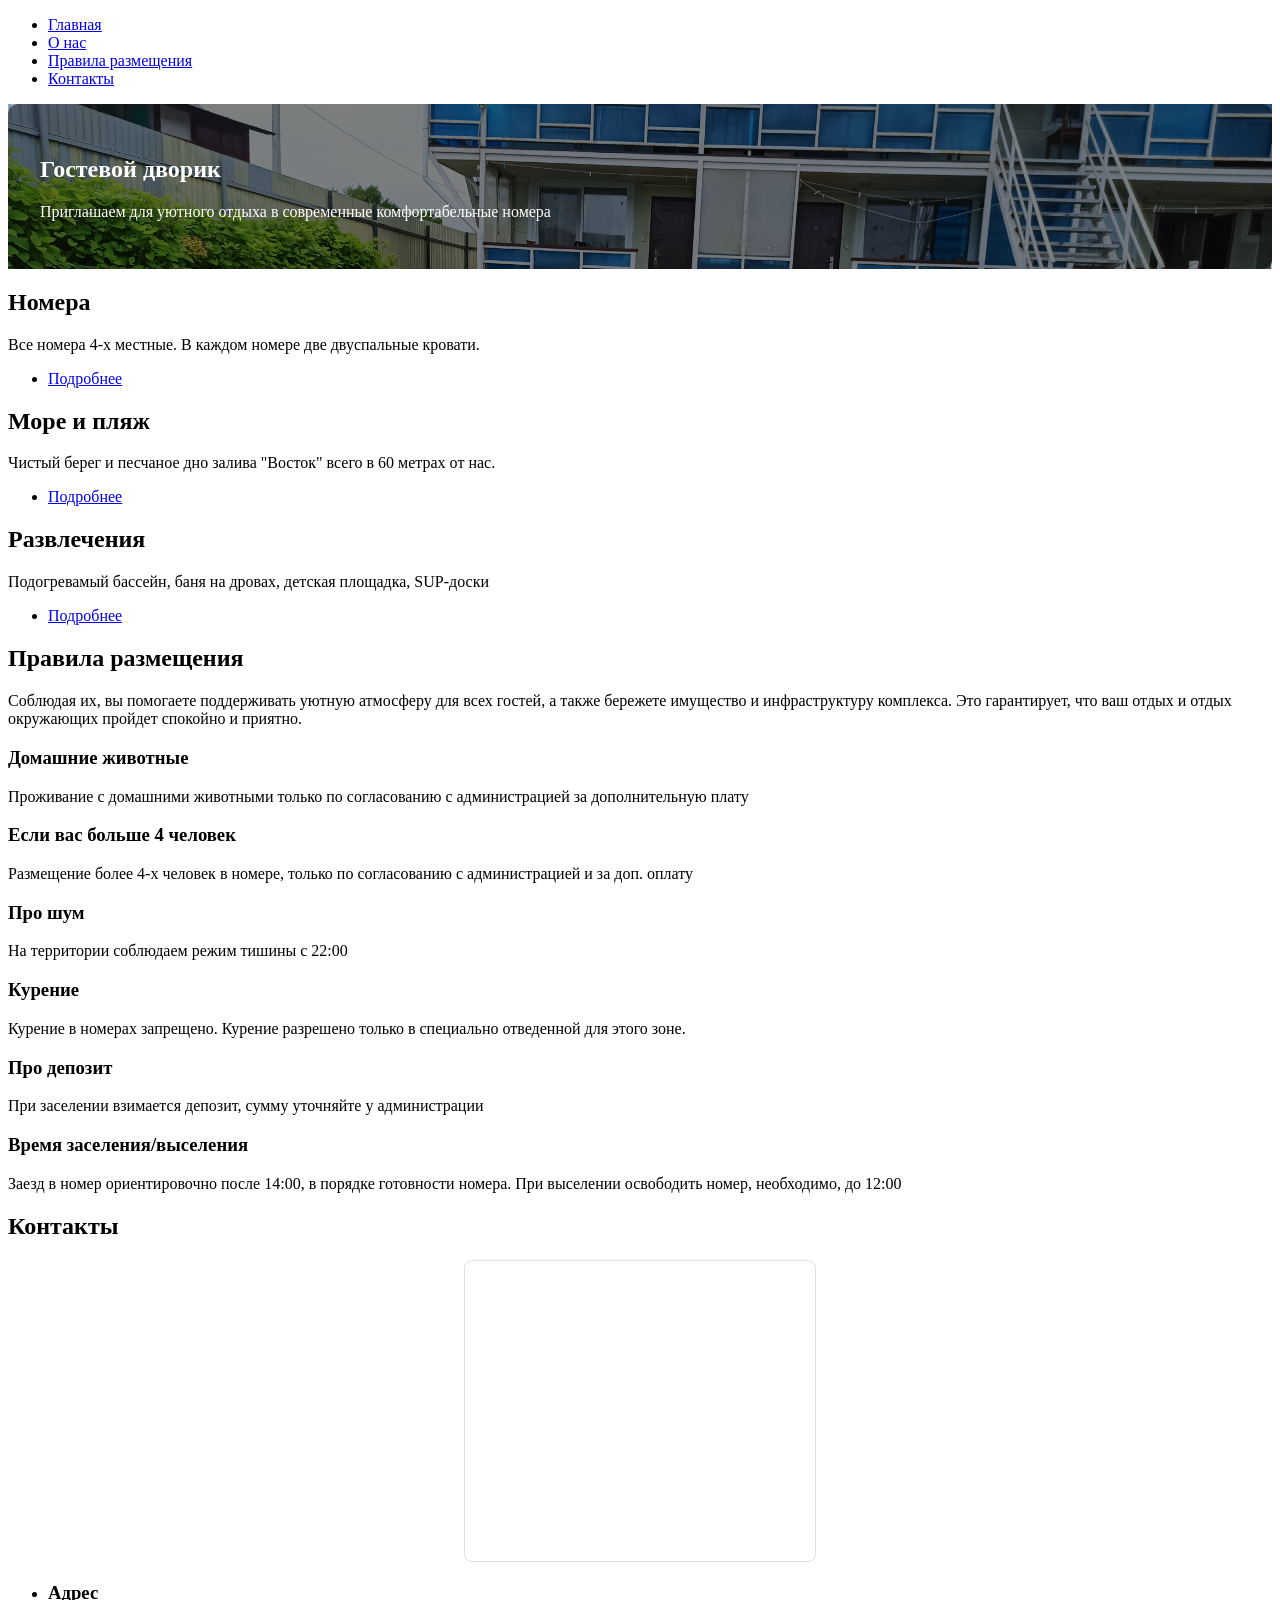
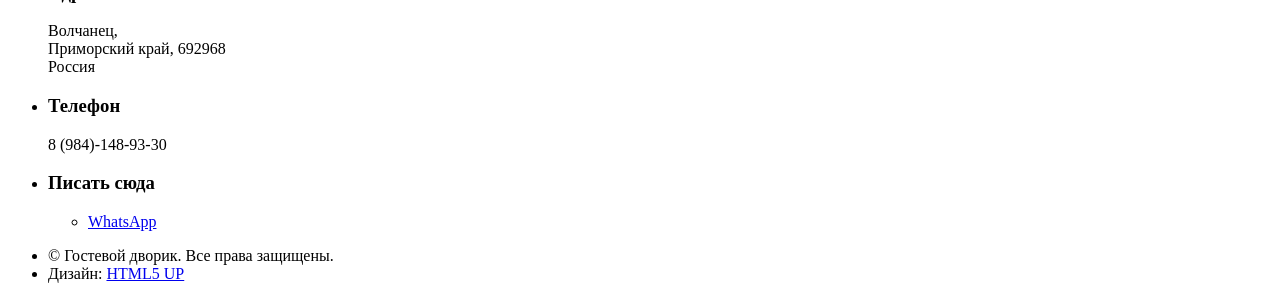
==== index.html @ ad8b7fc5 "Add files via upload" ====
<!DOCTYPE HTML>
<!--
	Hyperspace by HTML5 UP
	html5up.net | @ajlkn
	Free for personal and commercial use under the CCA 3.0 license (html5up.net/license)
-->
<html>
	<head>
		<title>Гостевой Дворик</title>
		<meta charset="utf-8" />
		<meta name="viewport" content="width=device-width, initial-scale=1, user-scalable=no" />
		<link rel="stylesheet" href="assets/css/main.css" />
		<noscript><link rel="stylesheet" href="assets/css/noscript.css" /></noscript>
		
	</head>
	
	<body class="is-preload">

		<!-- Sidebar -->
			<section id="sidebar">
				<div class="inner">
					<nav>
						<ul>
							<li><a href="#intro">Главная</a></li>
							<li><a href="#one">О нас</a></li>
							<li><a href="#two">Правила размещения</a></li>
							<li><a href="#three">Контакты</a></li>
						</ul>
					</nav>
				</div>
			</section>

		<!-- Wrapper -->
			<div id="wrapper">

				<!-- Intro -->
				<section id="intro" class="wrapper style1 fullscreen fade-up" 
					style="background: url('images/fon.jpg') center/cover no-repeat fixed;">
					<div class="inner" style="background: rgba(0,0,0,0.5); padding: 2rem; border-radius: 10px;">
						<h1 style="color: white;">Гостевой дворик</h1>
						<p style="color: white;">Приглашаем для уютного отдыха в современные комфортабельные номера</p>
						<!-- <ul class="actions">
							<li><a href="#one" class="button scrolly">О нас</a></li>
						</ul> -->
					</div>
				</section>
				
				<!-- One -->
					<section id="one" class="wrapper style2 spotlights">
						<section>
							<a href="#" class="image"><img src="images/1.jpg" alt="" data-position="center center" /></a>
							<div class="content">
								<div class="inner">
									<h2>Номера</h2>
									<p>Все номера 4-х местные. В каждом номере две двуспальные кровати.</p>
									<ul class="actions">
										<li><a href="generic.html" class="button">Подробнее</a></li>
									</ul>
								</div>
							</div>
						</section>
						<section>
							<a href="#" class="image"><img src="images/p1.jpg" alt="" data-position="top center" /></a>
							<div class="content">
								<div class="inner">
									<h2>Море и пляж</h2>
									
									<p> Чистый берег и песчаное дно залива "Восток" всего в 60 метрах от нас.</p>
									<ul class="actions">
										<li><a href="generic.html#beach-anchor" class="button">Подробнее</a></li>
									</ul>
								</div>
							</div>
						</section>
						<section>
							<a href="#" class="image"><img src="images/3.jpg" alt="" data-position="25% 25%" /></a>
							<div class="content">
								<div class="inner">
									<h2>Развлечения</h2>
									<p>Подогревамый бассейн, баня на дровах, детская площадка, SUP-доски</p>
									<ul class="actions">
										<li><a href="generic.html#entertainment-anchor" class="button">Подробнее</a></li>
									</ul>
								</div>
							</div>
						</section>
					</section>

				<!-- Two -->
					<section id="two" class="wrapper style3 fade-up">
						<div class="inner">
							<h2>Правила размещения</h2>
							<p>Соблюдая их, вы помогаете поддерживать уютную атмосферу для всех гостей, а также бережете имущество и инфраструктуру комплекса. Это гарантирует, что ваш отдых и отдых окружающих пройдет спокойно и приятно.</p>
							<div class="features">
								<section>
									<span class="icon solid major fa-cat"></span>
									<h3>Домашние животные</h3>
									<p>Проживание с домашними животными только по согласованию с администрацией за дополнительную плату</p>
								</section>
								<section>
									<span class="icon solid major fa-users"></span>
									<h3>Если вас больше 4 человек</h3>
									<p>Размещение более 4-х человек в номере, только по согласованию с администрацией и за доп. оплату</p>
								</section>
								<section>
									<span class="icon solid major fa-volume-up"></span>
									<h3>Про шум</h3>
									<p>На территории соблюдаем режим тишины с 22:00 </p>
								</section>
								<section>
									<span class="icon solid major fa-smoking-ban"></span>
									<h3>Курение</h3>
									<p>Курение в номерах запрещено. Курение разрешено только в специально отведенной для этого зоне.</p>
								</section>
								<section>
									<span class="icon solid major fa-money-bill-wave"></span>
									<h3>Про депозит</h3>
									<p>При заселении взимается депозит, сумму уточняйте у администрации</p>
								</section>
								<section>
									<span class="icon solid major fa-clock"></span>
									<h3>Время заселения/выселения</h3>
									<p>Заезд в номер ориентировочно после 14:00, в порядке готовности номера. При выселении освободить номер, необходимо, до 12:00</p>
								</section>
							</div>
							
						</div>
					</section>

				<!-- Three -->
				    <div id="contacts-anchor"></div>
					<section id="three" class="wrapper style1 fade-up">
						<div class="inner">
							<h2>Контакты</h2>
							<p></p>
							<div class="split style1">
								
								<section>
									<div class="yandex-map" style="position: relative; overflow: hidden; width: 100%; max-width: 600px; margin: 20px auto;">
									<iframe 
										src="https://yandex.ru/map-widget/v1/?um=constructor%3A2781322cbfacf51d2e24d1bc7c480b517cdf1f89c9c42535243e56034d19f2eb&amp;source=constructor"
										width="350" 
										height="300" 
										frameborder="0"
										style="display: block; margin: 0 auto; border: 1px solid #e0e0e0; border-radius: 8px;"
										allowfullscreen="true">
									</iframe>
									</div>
								</section>
								<section>
									<ul class="contact">
										<li>
											<h3>Адрес</h3>
											<span> Волчанец,<br />
											Приморский край, 692968<br />
											Россия</span>
										</li>
										<li>
											<h3>Телефон</h3>
											<span> 8 (984)-148-93-30 </span>
										</li>
										<li>
											<h3>Писать сюда</h3>
											<ul class="icons">
												<li><a href="https://wa.me/79841489330" class="icon brands fa-whatsapp"><span class="label">WhatsApp</span></a></li>
												
								
											</ul>
										</li>
									</ul>
								</section>
							</div>
						</div>
					</section>

			</div>

		<!-- Footer -->
			<footer id="footer" class="wrapper style1-alt">
				<div class="inner">  
					<ul class="menu">
						<li>&copy; Гостевой дворик. Все права защищены.</li><li>Дизайн: <a href="http://html5up.net">HTML5 UP</a></li>
					</ul>
				</div>
			</footer>

		<!-- Scripts -->
			<script src="assets/js/jquery.min.js"></script>
			<script src="assets/js/jquery.scrollex.min.js"></script>
			<script src="assets/js/jquery.scrolly.min.js"></script>
			<script src="assets/js/browser.min.js"></script>
			<script src="assets/js/breakpoints.min.js"></script>
			<script src="assets/js/util.js"></script>
			<script src="assets/js/main.js"></script>

	</body>
</html>
---- assets/css/main.css ----
@import url(fontawesome-all.min.css);

/*
	Hyperspace by HTML5 UP
	html5up.net | @ajlkn
	Free for personal and commercial use under the CCA 3.0 license (html5up.net/license)
*/

html, body, div, span, applet, object,
iframe, h1, h2, h3, h4, h5, h6, p, blockquote,
pre, a, abbr, acronym, address, big, cite,
code, del, dfn, em, img, ins, kbd, q, s, samp,
small, strike, strong, sub, sup, tt, var, b,
u, i, center, dl, dt, dd, ol, ul, li, fieldset,
form, label, legend, table, caption, tbody,
tfoot, thead, tr, th, td, article, aside,
canvas, details, embed, figure, figcaption,
footer, header, hgroup, menu, nav, output, ruby,
section, summary, time, mark, audio, video {
	margin: 0;
	padding: 0;
	border: 0;
	font-size: 100%;
	font: inherit;
	vertical-align: baseline;}

article, aside, details, figcaption, figure,
footer, header, hgroup, menu, nav, section {
	display: block;}

body {
	line-height: 1;
}

ol, ul {
	list-style: none;
}

blockquote, q {
	quotes: none;
}

	blockquote:before, blockquote:after, q:before, q:after {
		content: '';
		content: none;
	}

table {
	border-collapse: collapse;
	border-spacing: 0;
}

body {
	-webkit-text-size-adjust: none;
}

mark {
	background-color: transparent;
	color: inherit;
}

input::-moz-focus-inner {
	border: 0;
	padding: 0;
}

input, select, textarea {
	-moz-appearance: none;
	-webkit-appearance: none;
	-ms-appearance: none;
	appearance: none;
}

/* Basic */

	@-ms-viewport {
		width: device-width;
	}

	body {
		-ms-overflow-style: scrollbar;
	}

	@media screen and (max-width: 480px) {

		html, body {
			min-width: 320px;
		}

	}

	html {
		box-sizing: border-box;
	}

	*, *:before, *:after {
		box-sizing: inherit;
	}

	body {
		background: #312450;
	}

		body.is-preload *, body.is-preload *:before, body.is-preload *:after {
			-moz-animation: none !important;
			-webkit-animation: none !important;
			-ms-animation: none !important;
			animation: none !important;
			-moz-transition: none !important;
			-webkit-transition: none !important;
			-ms-transition: none !important;
			transition: none !important;
		}

/* Type */

	body, input, select, textarea {
		color: rgba(255, 255, 255, 0.55);
		font-family: Arial, Helvetica, sans-serif;
		font-size: 16.5pt;
		font-weight: normal;
		line-height: 1.75;
	}

		@media screen and (max-width: 1680px) {

			body, input, select, textarea {
				font-size: 13pt;
			}

		}

		@media screen and (max-width: 1280px) {

			body, input, select, textarea {
				font-size: 12pt;
			}

		}

		@media screen and (max-width: 360px) {

			body, input, select, textarea {
				font-size: 11pt;
			}

		}

	a {
		-moz-transition: color 0.2s ease, border-bottom-color 0.2s ease;
		-webkit-transition: color 0.2s ease, border-bottom-color 0.2s ease;
		-ms-transition: color 0.2s ease, border-bottom-color 0.2s ease;
		transition: color 0.2s ease, border-bottom-color 0.2s ease;
		border-bottom: dotted 1px rgba(255, 255, 255, 0.35);
		color: inherit;
		text-decoration: none;
	}

		a:hover {
			border-bottom-color: transparent;
			color: #ffffff;
		}

	strong, b {
		color: #ffffff;
		font-weight: bold;
	}

	em, i {
		font-style: italic;
	}

	p {
		margin: 0 0 2em 0;
	}

	h1, h2, h3, h4, h5, h6 {
		color: #ffffff;
		font-weight: bold;
		line-height: 1.5;
		margin: 0 0 0.5em 0;
	}

		h1 a, h2 a, h3 a, h4 a, h5 a, h6 a {
			color: inherit;
			text-decoration: none;
		}

	h1 {
		font-size: 2.75em;
	}

		h1.major {
			margin: 0 0 1.3em 0;
			position: relative;
			padding-bottom: 0.35em;
		}

			h1.major:after {
				background-image: -moz-linear-gradient(to right, #5e42a6, #b74e91);
				background-image: -webkit-linear-gradient(to right, #5e42a6, #b74e91);
				background-image: -ms-linear-gradient(to right, #5e42a6, #b74e91);
				background-image: linear-gradient(to right, #5e42a6, #b74e91);
				-moz-transition: max-width 0.2s ease;
				-webkit-transition: max-width 0.2s ease;
				-ms-transition: max-width 0.2s ease;
				transition: max-width 0.2s ease;
				border-radius: 0.2em;
				bottom: 0;
				content: '';
				height: 0.05em;
				position: absolute;
				right: 0;
				width: 100%;
			}

	h2 {
		font-size: 1.75em;
	}

	h3 {
		font-size: 1.1em;
	}

	h4 {
		font-size: 1em;
	}

	h5 {
		font-size: 0.8em;
	}

	h6 {
		font-size: 0.6em;
	}

	@media screen and (max-width: 736px) {

		h1 {
			font-size: 2em;
		}

		h2 {
			font-size: 1.25em;
		}

		h3 {
			font-size: 1em;
		}

		h4 {
			font-size: 0.8em;
		}

		h5 {
			font-size: 0.6em;
		}

		h6 {
			font-size: 0.6em;
		}

	}

	sub {
		font-size: 0.8em;
		position: relative;
		top: 0.5em;
	}

	sup {
		font-size: 0.8em;
		position: relative;
		top: -0.5em;
	}

	blockquote {
		border-left: solid 4px rgba(255, 255, 255, 0.15);
		font-style: italic;
		margin: 0 0 2em 0;
		padding: 0.5em 0 0.5em 2em;
	}

	code {
		background: rgba(255, 255, 255, 0.05);
		border-radius: 0.25em;
		border: solid 1px rgba(255, 255, 255, 0.15);
		font-family: "Courier New", monospace;
		font-size: 0.9em;
		margin: 0 0.25em;
		padding: 0.25em 0.65em;
	}

	pre {
		-webkit-overflow-scrolling: touch;
		font-family: "Courier New", monospace;
		font-size: 0.9em;
		margin: 0 0 2em 0;
	}

		pre code {
			display: block;
			line-height: 1.75em;
			padding: 1em 1.5em;
			overflow-x: auto;
		}

	hr {
		border: 0;
		border-bottom: solid 1px rgba(255, 255, 255, 0.15);
		margin: 2em 0;
	}

		hr.major {
			margin: 3em 0;
		}

	.align-left {
		text-align: left;
	}

	.align-center {
		text-align: center;
	}

	.align-right {
		text-align: right;
	}

/* Row */

	.row {
		display: flex;
		flex-wrap: wrap;
		box-sizing: border-box;
		align-items: stretch;
	}

		.row > * {
			box-sizing: border-box;
		}

		.row.gtr-uniform > * > :last-child {
			margin-bottom: 0;
		}

		.row.aln-left {
			justify-content: flex-start;
		}

		.row.aln-center {
			justify-content: center;
		}

		.row.aln-right {
			justify-content: flex-end;
		}

		.row.aln-top {
			align-items: flex-start;
		}

		.row.aln-middle {
			align-items: center;
		}

		.row.aln-bottom {
			align-items: flex-end;
		}

		.row > .imp {
			order: -1;
		}

		.row > .col-1 {
			width: 8.33333%;
		}

		.row > .off-1 {
			margin-left: 8.33333%;
		}

		.row > .col-2 {
			width: 16.66667%;
		}

		.row > .off-2 {
			margin-left: 16.66667%;
		}

		.row > .col-3 {
			width: 25%;
		}

		.row > .off-3 {
			margin-left: 25%;
		}

		.row > .col-4 {
			width: 33.33333%;
		}

		.row > .off-4 {
			margin-left: 33.33333%;
		}

		.row > .col-5 {
			width: 41.66667%;
		}

		.row > .off-5 {
			margin-left: 41.66667%;
		}

		.row > .col-6 {
			width: 50%;
		}

		.row > .off-6 {
			margin-left: 50%;
		}

		.row > .col-7 {
			width: 58.33333%;
		}

		.row > .off-7 {
			margin-left: 58.33333%;
		}

		.row > .col-8 {
			width: 66.66667%;
		}

		.row > .off-8 {
			margin-left: 66.66667%;
		}

		.row > .col-9 {
			width: 75%;
		}

		.row > .off-9 {
			margin-left: 75%;
		}

		.row > .col-10 {
			width: 83.33333%;
		}

		.row > .off-10 {
			margin-left: 83.33333%;
		}

		.row > .col-11 {
			width: 91.66667%;
		}

		.row > .off-11 {
			margin-left: 91.66667%;
		}

		.row > .col-12 {
			width: 100%;
		}

		.row > .off-12 {
			margin-left: 100%;
		}

		.row.gtr-0 {
			margin-top: 0;
			margin-left: 0em;
		}

			.row.gtr-0 > * {
				padding: 0 0 0 0em;
			}

			.row.gtr-0.gtr-uniform {
				margin-top: 0em;
			}

				.row.gtr-0.gtr-uniform > * {
					padding-top: 0em;
				}

		.row.gtr-25 {
			margin-top: 0;
			margin-left: -0.375em;
		}

			.row.gtr-25 > * {
				padding: 0 0 0 0.375em;
			}

			.row.gtr-25.gtr-uniform {
				margin-top: -0.375em;
			}

				.row.gtr-25.gtr-uniform > * {
					padding-top: 0.375em;
				}

		.row.gtr-50 {
			margin-top: 0;
			margin-left: -0.75em;
		}

			.row.gtr-50 > * {
				padding: 0 0 0 0.75em;
			}

			.row.gtr-50.gtr-uniform {
				margin-top: -0.75em;
			}

				.row.gtr-50.gtr-uniform > * {
					padding-top: 0.75em;
				}

		.row {
			margin-top: 0;
			margin-left: -1.5em;
		}

			.row > * {
				padding: 0 0 0 1.5em;
			}

			.row.gtr-uniform {
				margin-top: -1.5em;
			}

				.row.gtr-uniform > * {
					padding-top: 1.5em;
				}

		.row.gtr-150 {
			margin-top: 0;
			margin-left: -2.25em;
		}

			.row.gtr-150 > * {
				padding: 0 0 0 2.25em;
			}

			.row.gtr-150.gtr-uniform {
				margin-top: -2.25em;
			}

				.row.gtr-150.gtr-uniform > * {
					padding-top: 2.25em;
				}

		.row.gtr-200 {
			margin-top: 0;
			margin-left: -3em;
		}

			.row.gtr-200 > * {
				padding: 0 0 0 3em;
			}

			.row.gtr-200.gtr-uniform {
				margin-top: -3em;
			}

				.row.gtr-200.gtr-uniform > * {
					padding-top: 3em;
				}

		@media screen and (max-width: 1680px) {

			.row {
				display: flex;
				flex-wrap: wrap;
				box-sizing: border-box;
				align-items: stretch;
			}

				.row > * {
					box-sizing: border-box;
				}

				.row.gtr-uniform > * > :last-child {
					margin-bottom: 0;
				}

				.row.aln-left {
					justify-content: flex-start;
				}

				.row.aln-center {
					justify-content: center;
				}

				.row.aln-right {
					justify-content: flex-end;
				}

				.row.aln-top {
					align-items: flex-start;
				}

				.row.aln-middle {
					align-items: center;
				}

				.row.aln-bottom {
					align-items: flex-end;
				}

				.row > .imp-xlarge {
					order: -1;
				}

				.row > .col-1-xlarge {
					width: 8.33333%;
				}

				.row > .off-1-xlarge {
					margin-left: 8.33333%;
				}

				.row > .col-2-xlarge {
					width: 16.66667%;
				}

				.row > .off-2-xlarge {
					margin-left: 16.66667%;
				}

				.row > .col-3-xlarge {
					width: 25%;
				}

				.row > .off-3-xlarge {
					margin-left: 25%;
				}

				.row > .col-4-xlarge {
					width: 33.33333%;
				}

				.row > .off-4-xlarge {
					margin-left: 33.33333%;
				}

				.row > .col-5-xlarge {
					width: 41.66667%;
				}

				.row > .off-5-xlarge {
					margin-left: 41.66667%;
				}

				.row > .col-6-xlarge {
					width: 50%;
				}

				.row > .off-6-xlarge {
					margin-left: 50%;
				}

				.row > .col-7-xlarge {
					width: 58.33333%;
				}

				.row > .off-7-xlarge {
					margin-left: 58.33333%;
				}

				.row > .col-8-xlarge {
					width: 66.66667%;
				}

				.row > .off-8-xlarge {
					margin-left: 66.66667%;
				}

				.row > .col-9-xlarge {
					width: 75%;
				}

				.row > .off-9-xlarge {
					margin-left: 75%;
				}

				.row > .col-10-xlarge {
					width: 83.33333%;
				}

				.row > .off-10-xlarge {
					margin-left: 83.33333%;
				}

				.row > .col-11-xlarge {
					width: 91.66667%;
				}

				.row > .off-11-xlarge {
					margin-left: 91.66667%;
				}

				.row > .col-12-xlarge {
					width: 100%;
				}

				.row > .off-12-xlarge {
					margin-left: 100%;
				}

				.row.gtr-0 {
					margin-top: 0;
					margin-left: 0em;
				}

					.row.gtr-0 > * {
						padding: 0 0 0 0em;
					}

					.row.gtr-0.gtr-uniform {
						margin-top: 0em;
					}

						.row.gtr-0.gtr-uniform > * {
							padding-top: 0em;
						}

				.row.gtr-25 {
					margin-top: 0;
					margin-left: -0.375em;
				}

					.row.gtr-25 > * {
						padding: 0 0 0 0.375em;
					}

					.row.gtr-25.gtr-uniform {
						margin-top: -0.375em;
					}

						.row.gtr-25.gtr-uniform > * {
							padding-top: 0.375em;
						}

				.row.gtr-50 {
					margin-top: 0;
					margin-left: -0.75em;
				}

					.row.gtr-50 > * {
						padding: 0 0 0 0.75em;
					}

					.row.gtr-50.gtr-uniform {
						margin-top: -0.75em;
					}

						.row.gtr-50.gtr-uniform > * {
							padding-top: 0.75em;
						}

				.row {
					margin-top: 0;
					margin-left: -1.5em;
				}

					.row > * {
						padding: 0 0 0 1.5em;
					}

					.row.gtr-uniform {
						margin-top: -1.5em;
					}

						.row.gtr-uniform > * {
							padding-top: 1.5em;
						}

				.row.gtr-150 {
					margin-top: 0;
					margin-left: -2.25em;
				}

					.row.gtr-150 > * {
						padding: 0 0 0 2.25em;
					}

					.row.gtr-150.gtr-uniform {
						margin-top: -2.25em;
					}

						.row.gtr-150.gtr-uniform > * {
							padding-top: 2.25em;
						}

				.row.gtr-200 {
					margin-top: 0;
					margin-left: -3em;
				}

					.row.gtr-200 > * {
						padding: 0 0 0 3em;
					}

					.row.gtr-200.gtr-uniform {
						margin-top: -3em;
					}

						.row.gtr-200.gtr-uniform > * {
							padding-top: 3em;
						}

		}

		@media screen and (max-width: 1280px) {

			.row {
				display: flex;
				flex-wrap: wrap;
				box-sizing: border-box;
				align-items: stretch;
			}

				.row > * {
					box-sizing: border-box;
				}

				.row.gtr-uniform > * > :last-child {
					margin-bottom: 0;
				}

				.row.aln-left {
					justify-content: flex-start;
				}

				.row.aln-center {
					justify-content: center;
				}

				.row.aln-right {
					justify-content: flex-end;
				}

				.row.aln-top {
					align-items: flex-start;
				}

				.row.aln-middle {
					align-items: center;
				}

				.row.aln-bottom {
					align-items: flex-end;
				}

				.row > .imp-large {
					order: -1;
				}

				.row > .col-1-large {
					width: 8.33333%;
				}

				.row > .off-1-large {
					margin-left: 8.33333%;
				}

				.row > .col-2-large {
					width: 16.66667%;
				}

				.row > .off-2-large {
					margin-left: 16.66667%;
				}

				.row > .col-3-large {
					width: 25%;
				}

				.row > .off-3-large {
					margin-left: 25%;
				}

				.row > .col-4-large {
					width: 33.33333%;
				}

				.row > .off-4-large {
					margin-left: 33.33333%;
				}

				.row > .col-5-large {
					width: 41.66667%;
				}

				.row > .off-5-large {
					margin-left: 41.66667%;
				}

				.row > .col-6-large {
					width: 50%;
				}

				.row > .off-6-large {
					margin-left: 50%;
				}

				.row > .col-7-large {
					width: 58.33333%;
				}

				.row > .off-7-large {
					margin-left: 58.33333%;
				}

				.row > .col-8-large {
					width: 66.66667%;
				}

				.row > .off-8-large {
					margin-left: 66.66667%;
				}

				.row > .col-9-large {
					width: 75%;
				}

				.row > .off-9-large {
					margin-left: 75%;
				}

				.row > .col-10-large {
					width: 83.33333%;
				}

				.row > .off-10-large {
					margin-left: 83.33333%;
				}

				.row > .col-11-large {
					width: 91.66667%;
				}

				.row > .off-11-large {
					margin-left: 91.66667%;
				}

				.row > .col-12-large {
					width: 100%;
				}

				.row > .off-12-large {
					margin-left: 100%;
				}

				.row.gtr-0 {
					margin-top: 0;
					margin-left: 0em;
				}

					.row.gtr-0 > * {
						padding: 0 0 0 0em;
					}

					.row.gtr-0.gtr-uniform {
						margin-top: 0em;
					}

						.row.gtr-0.gtr-uniform > * {
							padding-top: 0em;
						}

				.row.gtr-25 {
					margin-top: 0;
					margin-left: -0.375em;
				}

					.row.gtr-25 > * {
						padding: 0 0 0 0.375em;
					}

					.row.gtr-25.gtr-uniform {
						margin-top: -0.375em;
					}

						.row.gtr-25.gtr-uniform > * {
							padding-top: 0.375em;
						}

				.row.gtr-50 {
					margin-top: 0;
					margin-left: -0.75em;
				}

					.row.gtr-50 > * {
						padding: 0 0 0 0.75em;
					}

					.row.gtr-50.gtr-uniform {
						margin-top: -0.75em;
					}

						.row.gtr-50.gtr-uniform > * {
							padding-top: 0.75em;
						}

				.row {
					margin-top: 0;
					margin-left: -1.5em;
				}

					.row > * {
						padding: 0 0 0 1.5em;
					}

					.row.gtr-uniform {
						margin-top: -1.5em;
					}

						.row.gtr-uniform > * {
							padding-top: 1.5em;
						}

				.row.gtr-150 {
					margin-top: 0;
					margin-left: -2.25em;
				}

					.row.gtr-150 > * {
						padding: 0 0 0 2.25em;
					}

					.row.gtr-150.gtr-uniform {
						margin-top: -2.25em;
					}

						.row.gtr-150.gtr-uniform > * {
							padding-top: 2.25em;
						}

				.row.gtr-200 {
					margin-top: 0;
					margin-left: -3em;
				}

					.row.gtr-200 > * {
						padding: 0 0 0 3em;
					}

					.row.gtr-200.gtr-uniform {
						margin-top: -3em;
					}

						.row.gtr-200.gtr-uniform > * {
							padding-top: 3em;
						}

		}

		@media screen and (max-width: 980px) {

			.row {
				display: flex;
				flex-wrap: wrap;
				box-sizing: border-box;
				align-items: stretch;
			}

				.row > * {
					box-sizing: border-box;
				}

				.row.gtr-uniform > * > :last-child {
					margin-bottom: 0;
				}

				.row.aln-left {
					justify-content: flex-start;
				}

				.row.aln-center {
					justify-content: center;
				}

				.row.aln-right {
					justify-content: flex-end;
				}

				.row.aln-top {
					align-items: flex-start;
				}

				.row.aln-middle {
					align-items: center;
				}

				.row.aln-bottom {
					align-items: flex-end;
				}

				.row > .imp-medium {
					order: -1;
				}

				.row > .col-1-medium {
					width: 8.33333%;
				}

				.row > .off-1-medium {
					margin-left: 8.33333%;
				}

				.row > .col-2-medium {
					width: 16.66667%;
				}

				.row > .off-2-medium {
					margin-left: 16.66667%;
				}

				.row > .col-3-medium {
					width: 25%;
				}

				.row > .off-3-medium {
					margin-left: 25%;
				}

				.row > .col-4-medium {
					width: 33.33333%;
				}

				.row > .off-4-medium {
					margin-left: 33.33333%;
				}

				.row > .col-5-medium {
					width: 41.66667%;
				}

				.row > .off-5-medium {
					margin-left: 41.66667%;
				}

				.row > .col-6-medium {
					width: 50%;
				}

				.row > .off-6-medium {
					margin-left: 50%;
				}

				.row > .col-7-medium {
					width: 58.33333%;
				}

				.row > .off-7-medium {
					margin-left: 58.33333%;
				}

				.row > .col-8-medium {
					width: 66.66667%;
				}

				.row > .off-8-medium {
					margin-left: 66.66667%;
				}

				.row > .col-9-medium {
					width: 75%;
				}

				.row > .off-9-medium {
					margin-left: 75%;
				}

				.row > .col-10-medium {
					width: 83.33333%;
				}

				.row > .off-10-medium {
					margin-left: 83.33333%;
				}

				.row > .col-11-medium {
					width: 91.66667%;
				}

				.row > .off-11-medium {
					margin-left: 91.66667%;
				}

				.row > .col-12-medium {
					width: 100%;
				}

				.row > .off-12-medium {
					margin-left: 100%;
				}

				.row.gtr-0 {
					margin-top: 0;
					margin-left: 0em;
				}

					.row.gtr-0 > * {
						padding: 0 0 0 0em;
					}

					.row.gtr-0.gtr-uniform {
						margin-top: 0em;
					}

						.row.gtr-0.gtr-uniform > * {
							padding-top: 0em;
						}

				.row.gtr-25 {
					margin-top: 0;
					margin-left: -0.375em;
				}

					.row.gtr-25 > * {
						padding: 0 0 0 0.375em;
					}

					.row.gtr-25.gtr-uniform {
						margin-top: -0.375em;
					}

						.row.gtr-25.gtr-uniform > * {
							padding-top: 0.375em;
						}

				.row.gtr-50 {
					margin-top: 0;
					margin-left: -0.75em;
				}

					.row.gtr-50 > * {
						padding: 0 0 0 0.75em;
					}

					.row.gtr-50.gtr-uniform {
						margin-top: -0.75em;
					}

						.row.gtr-50.gtr-uniform > * {
							padding-top: 0.75em;
						}

				.row {
					margin-top: 0;
					margin-left: -1.5em;
				}

					.row > * {
						padding: 0 0 0 1.5em;
					}

					.row.gtr-uniform {
						margin-top: -1.5em;
					}

						.row.gtr-uniform > * {
							padding-top: 1.5em;
						}

				.row.gtr-150 {
					margin-top: 0;
					margin-left: -2.25em;
				}

					.row.gtr-150 > * {
						padding: 0 0 0 2.25em;
					}

					.row.gtr-150.gtr-uniform {
						margin-top: -2.25em;
					}

						.row.gtr-150.gtr-uniform > * {
							padding-top: 2.25em;
						}

				.row.gtr-200 {
					margin-top: 0;
					margin-left: -3em;
				}

					.row.gtr-200 > * {
						padding: 0 0 0 3em;
					}

					.row.gtr-200.gtr-uniform {
						margin-top: -3em;
					}

						.row.gtr-200.gtr-uniform > * {
							padding-top: 3em;
						}

		}

		@media screen and (max-width: 736px) {

			.row {
				display: flex;
				flex-wrap: wrap;
				box-sizing: border-box;
				align-items: stretch;
			}

				.row > * {
					box-sizing: border-box;
				}

				.row.gtr-uniform > * > :last-child {
					margin-bottom: 0;
				}

				.row.aln-left {
					justify-content: flex-start;
				}

				.row.aln-center {
					justify-content: center;
				}

				.row.aln-right {
					justify-content: flex-end;
				}

				.row.aln-top {
					align-items: flex-start;
				}

				.row.aln-middle {
					align-items: center;
				}

				.row.aln-bottom {
					align-items: flex-end;
				}

				.row > .imp-small {
					order: -1;
				}

				.row > .col-1-small {
					width: 8.33333%;
				}

				.row > .off-1-small {
					margin-left: 8.33333%;
				}

				.row > .col-2-small {
					width: 16.66667%;
				}

				.row > .off-2-small {
					margin-left: 16.66667%;
				}

				.row > .col-3-small {
					width: 25%;
				}

				.row > .off-3-small {
					margin-left: 25%;
				}

				.row > .col-4-small {
					width: 33.33333%;
				}

				.row > .off-4-small {
					margin-left: 33.33333%;
				}

				.row > .col-5-small {
					width: 41.66667%;
				}

				.row > .off-5-small {
					margin-left: 41.66667%;
				}

				.row > .col-6-small {
					width: 50%;
				}

				.row > .off-6-small {
					margin-left: 50%;
				}

				.row > .col-7-small {
					width: 58.33333%;
				}

				.row > .off-7-small {
					margin-left: 58.33333%;
				}

				.row > .col-8-small {
					width: 66.66667%;
				}

				.row > .off-8-small {
					margin-left: 66.66667%;
				}

				.row > .col-9-small {
					width: 75%;
				}

				.row > .off-9-small {
					margin-left: 75%;
				}

				.row > .col-10-small {
					width: 83.33333%;
				}

				.row > .off-10-small {
					margin-left: 83.33333%;
				}

				.row > .col-11-small {
					width: 91.66667%;
				}

				.row > .off-11-small {
					margin-left: 91.66667%;
				}

				.row > .col-12-small {
					width: 100%;
				}

				.row > .off-12-small {
					margin-left: 100%;
				}

				.row.gtr-0 {
					margin-top: 0;
					margin-left: 0em;
				}

					.row.gtr-0 > * {
						padding: 0 0 0 0em;
					}

					.row.gtr-0.gtr-uniform {
						margin-top: 0em;
					}

						.row.gtr-0.gtr-uniform > * {
							padding-top: 0em;
						}

				.row.gtr-25 {
					margin-top: 0;
					margin-left: -0.375em;
				}

					.row.gtr-25 > * {
						padding: 0 0 0 0.375em;
					}

					.row.gtr-25.gtr-uniform {
						margin-top: -0.375em;
					}

						.row.gtr-25.gtr-uniform > * {
							padding-top: 0.375em;
						}

				.row.gtr-50 {
					margin-top: 0;
					margin-left: -0.75em;
				}

					.row.gtr-50 > * {
						padding: 0 0 0 0.75em;
					}

					.row.gtr-50.gtr-uniform {
						margin-top: -0.75em;
					}

						.row.gtr-50.gtr-uniform > * {
							padding-top: 0.75em;
						}

				.row {
					margin-top: 0;
					margin-left: -1.5em;
				}

					.row > * {
						padding: 0 0 0 1.5em;
					}

					.row.gtr-uniform {
						margin-top: -1.5em;
					}

						.row.gtr-uniform > * {
							padding-top: 1.5em;
						}

				.row.gtr-150 {
					margin-top: 0;
					margin-left: -2.25em;
				}

					.row.gtr-150 > * {
						padding: 0 0 0 2.25em;
					}

					.row.gtr-150.gtr-uniform {
						margin-top: -2.25em;
					}

						.row.gtr-150.gtr-uniform > * {
							padding-top: 2.25em;
						}

				.row.gtr-200 {
					margin-top: 0;
					margin-left: -3em;
				}

					.row.gtr-200 > * {
						padding: 0 0 0 3em;
					}

					.row.gtr-200.gtr-uniform {
						margin-top: -3em;
					}

						.row.gtr-200.gtr-uniform > * {
							padding-top: 3em;
						}

		}

		@media screen and (max-width: 480px) {

			.row {
				display: flex;
				flex-wrap: wrap;
				box-sizing: border-box;
				align-items: stretch;
			}

				.row > * {
					box-sizing: border-box;
				}

				.row.gtr-uniform > * > :last-child {
					margin-bottom: 0;
				}

				.row.aln-left {
					justify-content: flex-start;
				}

				.row.aln-center {
					justify-content: center;
				}

				.row.aln-right {
					justify-content: flex-end;
				}

				.row.aln-top {
					align-items: flex-start;
				}

				.row.aln-middle {
					align-items: center;
				}

				.row.aln-bottom {
					align-items: flex-end;
				}

				.row > .imp-xsmall {
					order: -1;
				}

				.row > .col-1-xsmall {
					width: 8.33333%;
				}

				.row > .off-1-xsmall {
					margin-left: 8.33333%;
				}

				.row > .col-2-xsmall {
					width: 16.66667%;
				}

				.row > .off-2-xsmall {
					margin-left: 16.66667%;
				}

				.row > .col-3-xsmall {
					width: 25%;
				}

				.row > .off-3-xsmall {
					margin-left: 25%;
				}

				.row > .col-4-xsmall {
					width: 33.33333%;
				}

				.row > .off-4-xsmall {
					margin-left: 33.33333%;
				}

				.row > .col-5-xsmall {
					width: 41.66667%;
				}

				.row > .off-5-xsmall {
					margin-left: 41.66667%;
				}

				.row > .col-6-xsmall {
					width: 50%;
				}

				.row > .off-6-xsmall {
					margin-left: 50%;
				}

				.row > .col-7-xsmall {
					width: 58.33333%;
				}

				.row > .off-7-xsmall {
					margin-left: 58.33333%;
				}

				.row > .col-8-xsmall {
					width: 66.66667%;
				}

				.row > .off-8-xsmall {
					margin-left: 66.66667%;
				}

				.row > .col-9-xsmall {
					width: 75%;
				}

				.row > .off-9-xsmall {
					margin-left: 75%;
				}

				.row > .col-10-xsmall {
					width: 83.33333%;
				}

				.row > .off-10-xsmall {
					margin-left: 83.33333%;
				}

				.row > .col-11-xsmall {
					width: 91.66667%;
				}

				.row > .off-11-xsmall {
					margin-left: 91.66667%;
				}

				.row > .col-12-xsmall {
					width: 100%;
				}

				.row > .off-12-xsmall {
					margin-left: 100%;
				}

				.row.gtr-0 {
					margin-top: 0;
					margin-left: 0em;
				}

					.row.gtr-0 > * {
						padding: 0 0 0 0em;
					}

					.row.gtr-0.gtr-uniform {
						margin-top: 0em;
					}

						.row.gtr-0.gtr-uniform > * {
							padding-top: 0em;
						}

				.row.gtr-25 {
					margin-top: 0;
					margin-left: -0.375em;
				}

					.row.gtr-25 > * {
						padding: 0 0 0 0.375em;
					}

					.row.gtr-25.gtr-uniform {
						margin-top: -0.375em;
					}

						.row.gtr-25.gtr-uniform > * {
							padding-top: 0.375em;
						}

				.row.gtr-50 {
					margin-top: 0;
					margin-left: -0.75em;
				}

					.row.gtr-50 > * {
						padding: 0 0 0 0.75em;
					}

					.row.gtr-50.gtr-uniform {
						margin-top: -0.75em;
					}

						.row.gtr-50.gtr-uniform > * {
							padding-top: 0.75em;
						}

				.row {
					margin-top: 0;
					margin-left: -1.5em;
				}

					.row > * {
						padding: 0 0 0 1.5em;
					}

					.row.gtr-uniform {
						margin-top: -1.5em;
					}

						.row.gtr-uniform > * {
							padding-top: 1.5em;
						}

				.row.gtr-150 {
					margin-top: 0;
					margin-left: -2.25em;
				}

					.row.gtr-150 > * {
						padding: 0 0 0 2.25em;
					}

					.row.gtr-150.gtr-uniform {
						margin-top: -2.25em;
					}

						.row.gtr-150.gtr-uniform > * {
							padding-top: 2.25em;
						}

				.row.gtr-200 {
					margin-top: 0;
					margin-left: -3em;
				}

					.row.gtr-200 > * {
						padding: 0 0 0 3em;
					}

					.row.gtr-200.gtr-uniform {
						margin-top: -3em;
					}

						.row.gtr-200.gtr-uniform > * {
							padding-top: 3em;
						}

		}

/* Box */

	.box {
		border-radius: 0.25em;
		border: solid 1px rgba(255, 255, 255, 0.15);
		margin-bottom: 2em;
		padding: 1.5em;
	}

		.box > :last-child,
		.box > :last-child > :last-child,
		.box > :last-child > :last-child > :last-child {
			margin-bottom: 0;
		}

		.box.alt {
			border: 0;
			border-radius: 0;
			padding: 0;
		}

/* Button */

	input[type="submit"],
	input[type="reset"],
	input[type="button"],
	button,
	.button {
		-moz-appearance: none;
		-webkit-appearance: none;
		-ms-appearance: none;
		appearance: none;
		-moz-transition: border-color 0.2s ease;
		-webkit-transition: border-color 0.2s ease;
		-ms-transition: border-color 0.2s ease;
		transition: border-color 0.2s ease;
		background-color: transparent;
		border: solid 1px !important;
		border-color: rgba(255, 255, 255, 0.15) !important;
		border-radius: 3em;
		color: #ffffff !important;
		cursor: pointer;
		display: inline-block;
		font-size: 0.6em;
		font-weight: bold;
		height: calc(4.75em + 2px);
		letter-spacing: 0.25em;
		line-height: 4.75em;
		outline: 0;
		padding: 0 3.75em;
		position: relative;
		text-align: center;
		text-decoration: none;
		text-transform: uppercase;
		white-space: nowrap;
	}

		input[type="submit"]:after,
		input[type="reset"]:after,
		input[type="button"]:after,
		button:after,
		.button:after {
			-moz-transform: scale(0.25);
			-webkit-transform: scale(0.25);
			-ms-transform: scale(0.25);
			transform: scale(0.25);
			pointer-events: none;
			-moz-transition: opacity 0.2s ease, -moz-transform 0.2s ease;
			-webkit-transition: opacity 0.2s ease, -webkit-transform 0.2s ease;
			-ms-transition: opacity 0.2s ease, -ms-transform 0.2s ease;
			transition: opacity 0.2s ease, transform 0.2s ease;
			background: #ffffff;
			border-radius: 3em;
			content: '';
			height: 100%;
			left: 0;
			opacity: 0;
			position: absolute;
			top: 0;
			width: 100%;
		}

		input[type="submit"].icon:before,
		input[type="reset"].icon:before,
		input[type="button"].icon:before,
		button.icon:before,
		.button.icon:before {
			margin-right: 0.75em;
		}

		input[type="submit"].fit,
		input[type="reset"].fit,
		input[type="button"].fit,
		button.fit,
		.button.fit {
			width: 100%;
		}

		input[type="submit"].small,
		input[type="reset"].small,
		input[type="button"].small,
		button.small,
		.button.small {
			font-size: 0.4em;
		}

		input[type="submit"].large,
		input[type="reset"].large,
		input[type="button"].large,
		button.large,
		.button.large {
			font-size: 0.8em;
		}

		input[type="submit"].primary,
		input[type="reset"].primary,
		input[type="button"].primary,
		button.primary,
		.button.primary {
			background-color: #ffffff;
			color: #312450 !important;
		}

			input[type="submit"].primary:after,
			input[type="reset"].primary:after,
			input[type="button"].primary:after,
			button.primary:after,
			.button.primary:after {
				display: none;
			}

		input[type="submit"].disabled, input[type="submit"]:disabled,
		input[type="reset"].disabled,
		input[type="reset"]:disabled,
		input[type="button"].disabled,
		input[type="button"]:disabled,
		button.disabled,
		button:disabled,
		.button.disabled,
		.button:disabled {
			cursor: default;
			opacity: 0.5;
			pointer-events: none;
		}

		input[type="submit"]:hover,
		input[type="reset"]:hover,
		input[type="button"]:hover,
		button:hover,
		.button:hover {
			border-color: rgba(255, 255, 255, 0.55) !important;
		}

			input[type="submit"]:hover:after,
			input[type="reset"]:hover:after,
			input[type="button"]:hover:after,
			button:hover:after,
			.button:hover:after {
				opacity: 0.05;
				-moz-transform: scale(1);
				-webkit-transform: scale(1);
				-ms-transform: scale(1);
				transform: scale(1);
			}

			input[type="submit"]:hover:active,
			input[type="reset"]:hover:active,
			input[type="button"]:hover:active,
			button:hover:active,
			.button:hover:active {
				border-color: #ffffff !important;
			}

				input[type="submit"]:hover:active:after,
				input[type="reset"]:hover:active:after,
				input[type="button"]:hover:active:after,
				button:hover:active:after,
				.button:hover:active:after {
					opacity: 0.1;
				}

/* Features */

	.features {
		display: -moz-flex;
		display: -webkit-flex;
		display: -ms-flex;
		display: flex;
		-moz-flex-wrap: wrap;
		-webkit-flex-wrap: wrap;
		-ms-flex-wrap: wrap;
		flex-wrap: wrap;
		border-radius: 0.25em;
		border: solid 1px rgba(255, 255, 255, 0.15);
		background: rgba(255, 255, 255, 0.05);
		margin: 0 0 2em 0;
	}

		.features section {
			padding: 3.5em 3em 1em 7em ;
			width: 50%;
			border-top: solid 1px rgba(255, 255, 255, 0.15);
			position: relative;
		}

			.features section:nth-child(-n + 2) {
				border-top-width: 0;
			}

			.features section:nth-child(2n) {
				border-left: solid 1px rgba(255, 255, 255, 0.15);
			}

			.features section .icon {
				-moz-transition: opacity 0.5s ease, -moz-transform 0.5s ease;
				-webkit-transition: opacity 0.5s ease, -webkit-transform 0.5s ease;
				-ms-transition: opacity 0.5s ease, -ms-transform 0.5s ease;
				transition: opacity 0.5s ease, transform 0.5s ease;
				-moz-transition-delay: 1s;
				-webkit-transition-delay: 1s;
				-ms-transition-delay: 1s;
				transition-delay: 1s;
				-moz-transform: scale(1);
				-webkit-transform: scale(1);
				-ms-transform: scale(1);
				transform: scale(1);
				position: absolute;
				left: 3em;
				top: 3em;
				opacity: 1;
			}

			.features section:nth-child(1) .icon {
				-moz-transition-delay: 0.15s;
				-webkit-transition-delay: 0.15s;
				-ms-transition-delay: 0.15s;
				transition-delay: 0.15s;
			}

			.features section:nth-child(2) .icon {
				-moz-transition-delay: 0.3s;
				-webkit-transition-delay: 0.3s;
				-ms-transition-delay: 0.3s;
				transition-delay: 0.3s;
			}

			.features section:nth-child(3) .icon {
				-moz-transition-delay: 0.45s;
				-webkit-transition-delay: 0.45s;
				-ms-transition-delay: 0.45s;
				transition-delay: 0.45s;
			}

			.features section:nth-child(4) .icon {
				-moz-transition-delay: 0.6s;
				-webkit-transition-delay: 0.6s;
				-ms-transition-delay: 0.6s;
				transition-delay: 0.6s;
			}

			.features section:nth-child(5) .icon {
				-moz-transition-delay: 0.75s;
				-webkit-transition-delay: 0.75s;
				-ms-transition-delay: 0.75s;
				transition-delay: 0.75s;
			}

			.features section:nth-child(6) .icon {
				-moz-transition-delay: 0.9s;
				-webkit-transition-delay: 0.9s;
				-ms-transition-delay: 0.9s;
				transition-delay: 0.9s;
			}

			.features section:nth-child(7) .icon {
				-moz-transition-delay: 1.05s;
				-webkit-transition-delay: 1.05s;
				-ms-transition-delay: 1.05s;
				transition-delay: 1.05s;
			}

			.features section:nth-child(8) .icon {
				-moz-transition-delay: 1.2s;
				-webkit-transition-delay: 1.2s;
				-ms-transition-delay: 1.2s;
				transition-delay: 1.2s;
			}

			.features section:nth-child(9) .icon {
				-moz-transition-delay: 1.35s;
				-webkit-transition-delay: 1.35s;
				-ms-transition-delay: 1.35s;
				transition-delay: 1.35s;
			}

			.features section:nth-child(10) .icon {
				-moz-transition-delay: 1.5s;
				-webkit-transition-delay: 1.5s;
				-ms-transition-delay: 1.5s;
				transition-delay: 1.5s;
			}

			.features section:nth-child(11) .icon {
				-moz-transition-delay: 1.65s;
				-webkit-transition-delay: 1.65s;
				-ms-transition-delay: 1.65s;
				transition-delay: 1.65s;
			}

			.features section:nth-child(12) .icon {
				-moz-transition-delay: 1.8s;
				-webkit-transition-delay: 1.8s;
				-ms-transition-delay: 1.8s;
				transition-delay: 1.8s;
			}

			.features section:nth-child(13) .icon {
				-moz-transition-delay: 1.95s;
				-webkit-transition-delay: 1.95s;
				-ms-transition-delay: 1.95s;
				transition-delay: 1.95s;
			}

			.features section:nth-child(14) .icon {
				-moz-transition-delay: 2.1s;
				-webkit-transition-delay: 2.1s;
				-ms-transition-delay: 2.1s;
				transition-delay: 2.1s;
			}

			.features section:nth-child(15) .icon {
				-moz-transition-delay: 2.25s;
				-webkit-transition-delay: 2.25s;
				-ms-transition-delay: 2.25s;
				transition-delay: 2.25s;
			}

			.features section:nth-child(16) .icon {
				-moz-transition-delay: 2.4s;
				-webkit-transition-delay: 2.4s;
				-ms-transition-delay: 2.4s;
				transition-delay: 2.4s;
			}

			.features section:nth-child(17) .icon {
				-moz-transition-delay: 2.55s;
				-webkit-transition-delay: 2.55s;
				-ms-transition-delay: 2.55s;
				transition-delay: 2.55s;
			}

			.features section:nth-child(18) .icon {
				-moz-transition-delay: 2.7s;
				-webkit-transition-delay: 2.7s;
				-ms-transition-delay: 2.7s;
				transition-delay: 2.7s;
			}

			.features section:nth-child(19) .icon {
				-moz-transition-delay: 2.85s;
				-webkit-transition-delay: 2.85s;
				-ms-transition-delay: 2.85s;
				transition-delay: 2.85s;
			}

			.features section:nth-child(20) .icon {
				-moz-transition-delay: 3s;
				-webkit-transition-delay: 3s;
				-ms-transition-delay: 3s;
				transition-delay: 3s;
			}

		.features.inactive section .icon {
			-moz-transform: scale(0.5);
			-webkit-transform: scale(0.5);
			-ms-transform: scale(0.5);
			transform: scale(0.5);
			opacity: 0;
		}

		@media screen and (max-width: 980px) {

			.features {
				display: block;
			}

				.features section {
					border-top-width: 1px !important;
					border-left-width: 0 !important;
					width: 100%;
				}

					.features section:first-child {
						border-top-width: 0 !important;
					}

		}

		@media screen and (max-width: 736px) {

			.features section {
				padding: 2.5em 1.5em 0.1em 5.5em ;
			}

				.features section .icon {
					left: 1.5em;
					top: 2em;
				}

		}

		@media screen and (max-width: 480px) {

			.features section {
				padding: 2em 1.5em 0.1em 1.5em ;
			}

				.features section .icon {
					left: 0;
					position: relative;
					top: 0;
				}

		}

/* Form */

	form {
		margin: 0 0 2em 0;
	}

		form > :last-child {
			margin-bottom: 0;
		}

		form > .fields {
			display: -moz-flex;
			display: -webkit-flex;
			display: -ms-flex;
			display: flex;
			-moz-flex-wrap: wrap;
			-webkit-flex-wrap: wrap;
			-ms-flex-wrap: wrap;
			flex-wrap: wrap;
			width: calc(100% + 3em);
			margin: -1.5em 0 2em -1.5em;
		}

			form > .fields > .field {
				-moz-flex-grow: 0;
				-webkit-flex-grow: 0;
				-ms-flex-grow: 0;
				flex-grow: 0;
				-moz-flex-shrink: 0;
				-webkit-flex-shrink: 0;
				-ms-flex-shrink: 0;
				flex-shrink: 0;
				padding: 1.5em 0 0 1.5em;
				width: calc(100% - 1.5em);
			}

				form > .fields > .field.half {
					width: calc(50% - 0.75em);
				}

				form > .fields > .field.third {
					width: calc(100%/3 - 0.5em);
				}

				form > .fields > .field.quarter {
					width: calc(25% - 0.375em);
				}

		@media screen and (max-width: 480px) {

			form > .fields {
				width: calc(100% + 3em);
				margin: -1.5em 0 2em -1.5em;
			}

				form > .fields > .field {
					padding: 1.5em 0 0 1.5em;
					width: calc(100% - 1.5em);
				}

					form > .fields > .field.half {
						width: calc(100% - 1.5em);
					}

					form > .fields > .field.third {
						width: calc(100% - 1.5em);
					}

					form > .fields > .field.quarter {
						width: calc(100% - 1.5em);
					}

		}

	label {
		color: #ffffff;
		font-weight: bold;
		line-height: 1.5;
		margin: 0 0 0.7em 0;
		display: block;
		font-size: 1.1em;
	}

	input[type="text"],
	input[type="password"],
	input[type="email"],
	input[type="tel"],
	select,
	textarea {
		-moz-appearance: none;
		-webkit-appearance: none;
		-ms-appearance: none;
		appearance: none;
		background: rgba(255, 255, 255, 0.05);
		border-radius: 0.25em;
		border: none;
		border: solid 1px rgba(255, 255, 255, 0.15);
		color: inherit;
		display: block;
		outline: 0;
		padding: 0 1em;
		text-decoration: none;
		width: 100%;
	}

		input[type="text"]:invalid,
		input[type="password"]:invalid,
		input[type="email"]:invalid,
		input[type="tel"]:invalid,
		select:invalid,
		textarea:invalid {
			box-shadow: none;
		}

		input[type="text"]:focus,
		input[type="password"]:focus,
		input[type="email"]:focus,
		input[type="tel"]:focus,
		select:focus,
		textarea:focus {
			border-color: #ffffff;
			box-shadow: 0 0 0 1px #ffffff;
		}

	select {
		background-image: url("data:image/svg+xml;charset=utf8,%3Csvg xmlns='http://www.w3.org/2000/svg' width='40' height='40' preserveAspectRatio='none' viewBox='0 0 40 40'%3E%3Cpath d='M9.4,12.3l10.4,10.4l10.4-10.4c0.2-0.2,0.5-0.4,0.9-0.4c0.3,0,0.6,0.1,0.9,0.4l3.3,3.3c0.2,0.2,0.4,0.5,0.4,0.9 c0,0.4-0.1,0.6-0.4,0.9L20.7,31.9c-0.2,0.2-0.5,0.4-0.9,0.4c-0.3,0-0.6-0.1-0.9-0.4L4.3,17.3c-0.2-0.2-0.4-0.5-0.4-0.9 c0-0.4,0.1-0.6,0.4-0.9l3.3-3.3c0.2-0.2,0.5-0.4,0.9-0.4S9.1,12.1,9.4,12.3z' fill='rgba(255, 255, 255, 0.15)' /%3E%3C/svg%3E");
		background-size: 1.25rem;
		background-repeat: no-repeat;
		background-position: calc(100% - 1rem) center;
		height: 2.75em;
		padding-right: 2.75em;
		text-overflow: ellipsis;
	}

		select option {
			color: #ffffff;
			background: #312450;
		}

		select:focus::-ms-value {
			background-color: transparent;
		}

		select::-ms-expand {
			display: none;
		}

	input[type="text"],
	input[type="password"],
	input[type="email"],
	select {
		height: 2.75em;
	}

	textarea {
		padding: 0.75em 1em;
	}

		body.is-ie textarea {
			min-height: 10em;
		}

	input[type="checkbox"],
	input[type="radio"] {
		-moz-appearance: none;
		-webkit-appearance: none;
		-ms-appearance: none;
		appearance: none;
		display: block;
		float: left;
		margin-right: -2em;
		opacity: 0;
		width: 1em;
		z-index: -1;
	}

		input[type="checkbox"] + label,
		input[type="radio"] + label {
			text-decoration: none;
			color: rgba(255, 255, 255, 0.55);
			cursor: pointer;
			display: inline-block;
			font-size: 1em;
			font-weight: normal;
			padding-left: 2.4em;
			padding-right: 0.75em;
			position: relative;
		}

			input[type="checkbox"] + label:before,
			input[type="radio"] + label:before {
				-moz-osx-font-smoothing: grayscale;
				-webkit-font-smoothing: antialiased;
				display: inline-block;
				font-style: normal;
				font-variant: normal;
				text-rendering: auto;
				line-height: 1;
				text-transform: none !important;
				font-family: 'Font Awesome 5 Free';
				font-weight: 900;
			}

			input[type="checkbox"] + label:before,
			input[type="radio"] + label:before {
				background: rgba(255, 255, 255, 0.05);
				border-radius: 0.25em;
				border: solid 1px rgba(255, 255, 255, 0.15);
				content: '';
				display: inline-block;
				font-size: 0.8em;
				height: 2.0625em;
				left: 0;
				line-height: 2.0625em;
				position: absolute;
				text-align: center;
				top: 0;
				width: 2.0625em;
			}

		input[type="checkbox"]:checked + label:before,
		input[type="radio"]:checked + label:before {
			background: #ffffff;
			border-color: #ffffff;
			color: #b74e91;
			content: '\f00c';
		}

		input[type="checkbox"]:focus + label:before,
		input[type="radio"]:focus + label:before {
			border-color: #ffffff;
			box-shadow: 0 0 0 1px #ffffff;
		}

	input[type="checkbox"] + label:before {
		border-radius: 0.25em;
	}

	input[type="radio"] + label:before {
		border-radius: 100%;
	}

	::-webkit-input-placeholder {
		color: rgba(255, 255, 255, 0.35) !important;
		opacity: 1.0;
	}

	:-moz-placeholder {
		color: rgba(255, 255, 255, 0.35) !important;
		opacity: 1.0;
	}

	::-moz-placeholder {
		color: rgba(255, 255, 255, 0.35) !important;
		opacity: 1.0;
	}

	:-ms-input-placeholder {
		color: rgba(255, 255, 255, 0.35) !important;
		opacity: 1.0;
	}

/* Icon */

	.icon {
		text-decoration: none;
		border-bottom: none;
		position: relative;
	}

		.icon:before {
			-moz-osx-font-smoothing: grayscale;
			-webkit-font-smoothing: antialiased;
			display: inline-block;
			font-style: normal;
			font-variant: normal;
			text-rendering: auto;
			line-height: 1;
			text-transform: none !important;
			font-family: 'Font Awesome 5 Free';
			font-weight: 400;
		}

		.icon > .label {
			display: none;
		}

		.icon:before {
			line-height: inherit;
		}

		.icon.solid:before {
			font-weight: 900;
		}

		.icon.brands:before {
			font-family: 'Font Awesome 5 Brands';
		}

		.icon.major {
			width: 2.5em;
			height: 2.5em;
			display: block;
			background: #ffffff;
			border-radius: 100%;
			color: #312450;
			text-align: center;
			line-height: 2.5em;
			margin: 0 0 1.3em 0;
		}

			.icon.major:before {
				font-size: 1.25em;
			}

				.wrapper.style1 .icon.major:before {
					color: #5e42a6;
				}

				.wrapper.style1-alt .icon.major:before {
					color: #493382;
				}

				.wrapper.style2 .icon.major:before {
					color: #5052b5;
				}

				.wrapper.style2-alt .icon.major:before {
					color: #3e4094;
				}

				.wrapper.style3 .icon.major:before {
					color: #b74e91;
				}

				.wrapper.style3-alt .icon.major:before {
					color: #953d75;
				}

/* Image */

	.image {
		border-radius: 0.25em;
		border: 0;
		display: inline-block;
		position: relative;
	}

		.image img {
			border-radius: 0.25em;
			display: block;
		}

		.image.left, .image.right {
			max-width: 40%;
		}

			.image.left img, .image.right img {
				width: 100%;
			}

		.image.left {
			float: left;
			margin: 0 1.5em 1em 0;
			top: 0.25em;
		}

		.image.right {
			float: right;
			margin: 0 0 1em 1.5em;
			top: 0.25em;
		}

		.image.fit {
			display: block;
			margin: 0 0 2em 0;
			width: 100%;
		}

			.image.fit img {
				width: 100%;
			}

		.image.main {
			display: block;
			margin: 0 0 3em 0;
			width: 100%;
		}

			.image.main img {
				width: 100%;
			}

/* List */

	ol {
		list-style: decimal;
		margin: 0 0 2em 0;
		padding-left: 1.25em;
	}

		ol li {
			padding-left: 0.25em;
		}

	ul {
		list-style: disc;
		margin: 0 0 2em 0;
		padding-left: 1em;
	}

		ul li {
			padding-left: 0.5em;
		}

		ul.alt {
			list-style: none;
			padding-left: 0;
		}

			ul.alt li {
				border-top: solid 1px rgba(255, 255, 255, 0.15);
				padding: 0.5em 0;
			}

				ul.alt li:first-child {
					border-top: 0;
					padding-top: 0;
				}

	dl {
		margin: 0 0 2em 0;
	}

		dl dt {
			display: block;
			font-weight: bold;
			margin: 0 0 1em 0;
		}

		dl dd {
			margin-left: 2em;
		}

/* Actions */

	ul.actions {
		display: -moz-flex;
		display: -webkit-flex;
		display: -ms-flex;
		display: flex;
		cursor: default;
		list-style: none;
		margin-left: -1em;
		padding-left: 0;
	}

		ul.actions li {
			padding: 0 0 0 1em;
			vertical-align: middle;
		}

		ul.actions.special {
			-moz-justify-content: center;
			-webkit-justify-content: center;
			-ms-justify-content: center;
			justify-content: center;
			width: 100%;
			margin-left: 0;
		}

			ul.actions.special li:first-child {
				padding-left: 0;
			}

		ul.actions.stacked {
			-moz-flex-direction: column;
			-webkit-flex-direction: column;
			-ms-flex-direction: column;
			flex-direction: column;
			margin-left: 0;
		}

			ul.actions.stacked li {
				padding: 1.3em 0 0 0;
			}

				ul.actions.stacked li:first-child {
					padding-top: 0;
				}

		ul.actions.fit {
			width: calc(100% + 1em);
		}

			ul.actions.fit li {
				-moz-flex-grow: 1;
				-webkit-flex-grow: 1;
				-ms-flex-grow: 1;
				flex-grow: 1;
				-moz-flex-shrink: 1;
				-webkit-flex-shrink: 1;
				-ms-flex-shrink: 1;
				flex-shrink: 1;
				width: 100%;
			}

				ul.actions.fit li > * {
					width: 100%;
				}

			ul.actions.fit.stacked {
				width: 100%;
			}

		@media screen and (max-width: 480px) {

			ul.actions:not(.fixed) {
				-moz-flex-direction: column;
				-webkit-flex-direction: column;
				-ms-flex-direction: column;
				flex-direction: column;
				margin-left: 0;
				width: 100% !important;
			}

				ul.actions:not(.fixed) li {
					-moz-flex-grow: 1;
					-webkit-flex-grow: 1;
					-ms-flex-grow: 1;
					flex-grow: 1;
					-moz-flex-shrink: 1;
					-webkit-flex-shrink: 1;
					-ms-flex-shrink: 1;
					flex-shrink: 1;
					padding: 1em 0 0 0;
					text-align: center;
					width: 100%;
				}

					ul.actions:not(.fixed) li > * {
						width: 100%;
					}

					ul.actions:not(.fixed) li:first-child {
						padding-top: 0;
					}

					ul.actions:not(.fixed) li input[type="submit"],
					ul.actions:not(.fixed) li input[type="reset"],
					ul.actions:not(.fixed) li input[type="button"],
					ul.actions:not(.fixed) li button,
					ul.actions:not(.fixed) li .button {
						width: 100%;
					}

						ul.actions:not(.fixed) li input[type="submit"].icon:before,
						ul.actions:not(.fixed) li input[type="reset"].icon:before,
						ul.actions:not(.fixed) li input[type="button"].icon:before,
						ul.actions:not(.fixed) li button.icon:before,
						ul.actions:not(.fixed) li .button.icon:before {
							margin-left: -0.5rem;
						}

		}

/* Contact */

	ul.contact {
		list-style: none;
		padding: 0;
	}

		ul.contact > li {
			padding: 0;
			margin: 1.5em 0 0 0;
		}

			ul.contact > li:first-child {
				margin-top: 0;
			}

/* Icons */

	ul.icons {
		cursor: default;
		list-style: none;
		padding-left: 0;
	}

		ul.icons li {
			display: inline-block;
			padding: 0 0.75em 0 0;
		}

			ul.icons li:last-child {
				padding-right: 0;
			}

			ul.icons li > a, ul.icons li > span {
				border: 0;
			}

				ul.icons li > a .label, ul.icons li > span .label {
					display: none;
				}

/* Menu */

	ul.menu {
		list-style: none;
		padding: 0;
	}

		ul.menu > li {
			border-left: solid 1px rgba(255, 255, 255, 0.15);
			display: inline-block;
			line-height: 1;
			margin-left: 1.5em;
			padding: 0 0 0 1.5em;
		}

			ul.menu > li:first-child {
				border-left: 0;
				margin: 0;
				padding-left: 0;
			}

		@media screen and (max-width: 480px) {

			ul.menu > li {
				border-left: 0;
				display: block;
				line-height: inherit;
				margin: 0.5em 0 0 0;
				padding-left: 0;
			}

		}

/* Section/Article */

	section.special, article.special {
		text-align: center;
	}

	header p {
		color: rgba(255, 255, 255, 0.35);
		position: relative;
		margin: 0 0 1.5em 0;
	}

	header h2 + p {
		font-size: 1.25em;
		margin-top: -1em;
		line-height: 1.5em;
	}

	header h3 + p {
		font-size: 1.1em;
		margin-top: -0.8em;
		line-height: 1.5em;
	}

	header h4 + p,
	header h5 + p,
	header h6 + p {
		font-size: 0.9em;
		margin-top: -0.6em;
		line-height: 1.5em;
	}

/* Split */

	.split {
		display: -moz-flex;
		display: -webkit-flex;
		display: -ms-flex;
		display: flex;
	}

		.split > * {
			width: calc(50% - 2.5em);
		}

		.split > :nth-child(2n - 1) {
			padding-right: 2.5em;
			border-right: solid 1px rgba(255, 255, 255, 0.15);
		}

		.split > :nth-child(2n) {
			padding-left: 2.5em;
		}

		.split.style1 > :nth-child(2n - 1) {
			width: calc(66.66666% - 2.5em);
		}

		.split.style1 > :nth-child(2n) {
			width: calc(33.33333% - 2.5em);
		}

		@media screen and (max-width: 1680px) {

			.split > * {
				width: calc(50% - 2em);
			}

			.split > :nth-child(2n - 1) {
				padding-right: 2em;
			}

			.split > :nth-child(2n) {
				padding-left: 2em;
			}

			.split.style1 > :nth-child(2n - 1) {
				width: calc(66.66666% - 2em);
			}

			.split.style1 > :nth-child(2n) {
				width: calc(33.33333% - 2em);
			}

		}

		@media screen and (max-width: 980px) {

			.split {
				display: block;
			}

				.split > * {
					border-top: solid 1px rgba(255, 255, 255, 0.15);
					margin: 4em 0 0 0;
					padding: 4em 0 0 0;
					width: 100% !important;
				}

				.split > :nth-child(2n - 1) {
					border-right: 0;
					padding-right: 0;
				}

				.split > :nth-child(2n) {
					padding-left: 0;
				}

				.split > :first-child {
					border-top: 0;
					margin-top: 0;
					padding-top: 0;
				}

		}

		@media screen and (max-width: 736px) {

			.split > * {
				margin: 3em 0 0 0;
				padding: 3em 0 0 0;
			}

		}

/* Spotlights */

	.spotlights > section {
		display: -moz-flex;
		display: -webkit-flex;
		display: -ms-flex;
		display: flex;
		-moz-flex-direction: row;
		-webkit-flex-direction: row;
		-ms-flex-direction: row;
		flex-direction: row;
		min-height: 22.5em;
	}

		body.is-ie .spotlights > section {
			min-height: 0;
		}

		.spotlights > section > .image {
			background-position: center center;
			background-size: cover;
			border-radius: 0;
			display: block;
			position: relative;
			width: 25em;
		}

			.spotlights > section > .image img {
				border-radius: 0;
				display: block;
			}

			.spotlights > section > .image:before {
				-moz-transition: opacity 1s ease;
				-webkit-transition: opacity 1s ease;
				-ms-transition: opacity 1s ease;
				transition: opacity 1s ease;
				background: rgba(49, 36, 80, 0.9);
				content: '';
				display: block;
				height: 100%;
				left: 0;
				opacity: 0;
				position: absolute;
				top: 0;
				width: 100%;
			}

		.spotlights > section > .content {
			padding: 4em 5em 2em 5em ;
			display: -moz-flex;
			display: -webkit-flex;
			display: -ms-flex;
			display: flex;
			-moz-flex-direction: column;
			-webkit-flex-direction: column;
			-ms-flex-direction: column;
			flex-direction: column;
			-moz-justify-content: center;
			-webkit-justify-content: center;
			-ms-justify-content: center;
			justify-content: center;
			width: 50em;
			-ms-flex: 1;
		}

			.spotlights > section > .content > .inner {
				-moz-transform: translateX(0) translateY(0);
				-webkit-transform: translateX(0) translateY(0);
				-ms-transform: translateX(0) translateY(0);
				transform: translateX(0) translateY(0);
				-moz-transition: opacity 1s ease, -moz-transform 1s ease;
				-webkit-transition: opacity 1s ease, -webkit-transform 1s ease;
				-ms-transition: opacity 1s ease, -ms-transform 1s ease;
				transition: opacity 1s ease, transform 1s ease;
				opacity: 1;
			}

		.spotlights > section:nth-child(2) {
			background-color: rgba(0, 0, 0, 0.05);
		}

		.spotlights > section:nth-child(3) {
			background-color: rgba(0, 0, 0, 0.1);
		}

		.spotlights > section.inactive > .image:before,
		body.is-preload .spotlights > section > .image:before {
			opacity: 1;
		}

		.spotlights > section.inactive > .content > .inner,
		body.is-preload .spotlights > section > .content > .inner {
			-moz-transform: translateX(-1em);
			-webkit-transform: translateX(-1em);
			-ms-transform: translateX(-1em);
			transform: translateX(-1em);
			opacity: 0;
		}

		@media screen and (max-width: 1680px) {

			.spotlights > section > .content {
				padding: 4em 4em 2em 4em ;
			}

		}

		@media screen and (max-width: 980px) {

			.spotlights > section {
				display: block;
			}

				.spotlights > section > .image {
					width: 100%;
					height: 50vh;
				}

				.spotlights > section > .content {
					width: 100%;
				}

				.spotlights > section.inactive > .content > .inner,
				body.is-preload .spotlights > section > .content > .inner {
					-moz-transform: translateY(1em);
					-webkit-transform: translateY(1em);
					-ms-transform: translateY(1em);
					transform: translateY(1em);
				}

		}

		@media screen and (max-width: 736px) {

			.spotlights > section > .image {
				height: 50vh;
				min-height: 15em;
			}

			.spotlights > section > .content {
				padding: 3em 2em 1em 2em ;
			}

		}

/* Table */

	.table-wrapper {
		-webkit-overflow-scrolling: touch;
		overflow-x: auto;
	}

	table {
		margin: 0 0 2em 0;
		width: 100%;
	}

		table tbody tr {
			border: solid 1px rgba(255, 255, 255, 0.15);
			border-left: 0;
			border-right: 0;
		}

			table tbody tr:nth-child(2n + 1) {
				background-color: rgba(255, 255, 255, 0.05);
			}

		table td {
			padding: 0.75em 0.75em;
		}

		table th {
			color: #ffffff;
			font-size: 1em;
			font-weight: bold;
			padding: 0 0.75em 0.75em 0.75em;
			text-align: left;
		}

		table thead {
			border-bottom: solid 2px rgba(255, 255, 255, 0.15);
		}

		table tfoot {
			border-top: solid 2px rgba(255, 255, 255, 0.15);
		}

		table.alt {
			border-collapse: separate;
		}

			table.alt tbody tr td {
				border: solid 1px rgba(255, 255, 255, 0.15);
				border-left-width: 0;
				border-top-width: 0;
			}

				table.alt tbody tr td:first-child {
					border-left-width: 1px;
				}

			table.alt tbody tr:first-child td {
				border-top-width: 1px;
			}

			table.alt thead {
				border-bottom: 0;
			}

			table.alt tfoot {
				border-top: 0;
			}

/* Wrapper */

	.wrapper {
		position: relative;
	}

		.wrapper > .inner {
			padding: 5em 5em 3em 5em ;
			max-width: 100%;
			width: 75em;
		}

			@media screen and (max-width: 1680px) {

				.wrapper > .inner {
					padding: 4em 4em 2em 4em ;
				}

			}

			@media screen and (max-width: 1280px) {

				.wrapper > .inner {
					width: 100%;
				}

			}

			@media screen and (max-width: 736px) {

				.wrapper > .inner {
					padding: 3em 2em 1em 2em ;
				}

			}

		.wrapper.alt {
			background-color: #261c3e;
		}

		.wrapper.style1 {
			background-color: #5e42a6;
		}

		.wrapper.style1-alt {
			background-color: #493382;
		}

		.wrapper.style2 {
			background-color: #5052b5;
		}

		.wrapper.style2-alt {
			background-color: #3e4094;
		}

		.wrapper.style3 {
			background-color: #b74e91;
		}

		.wrapper.style3-alt {
			background-color: #953d75;
		}

		.wrapper.fullscreen {
			display: -moz-flex;
			display: -webkit-flex;
			display: -ms-flex;
			display: flex;
			-moz-flex-direction: column;
			-webkit-flex-direction: column;
			-ms-flex-direction: column;
			flex-direction: column;
			-moz-justify-content: center;
			-webkit-justify-content: center;
			-ms-justify-content: center;
			justify-content: center;
			min-height: 100vh;
		}

			body.is-ie .wrapper.fullscreen {
				height: 100vh;
			}

			@media screen and (max-width: 1280px) {

				.wrapper.fullscreen {
					min-height: calc(100vh - 2.5em);
				}

					body.is-ie .wrapper.fullscreen {
						height: calc(100vh - 2.5em);
					}

			}

			@media screen and (max-width: 736px) {

				.wrapper.fullscreen {
					padding: 2em 0;
					min-height: 0;
				}

					body.is-ie .wrapper.fullscreen {
						height: auto;
					}

			}

		.wrapper.fade-up > .inner {
			-moz-transform: translateY(0);
			-webkit-transform: translateY(0);
			-ms-transform: translateY(0);
			transform: translateY(0);
			-moz-transition: opacity 1s ease, -moz-transform 1s ease;
			-webkit-transition: opacity 1s ease, -webkit-transform 1s ease;
			-ms-transition: opacity 1s ease, -ms-transform 1s ease;
			transition: opacity 1s ease, transform 1s ease;
			opacity: 1.0;
		}

		.wrapper.fade-up.inactive > .inner,
		body.is-preload .wrapper.fade-up > .inner {
			opacity: 0;
			-moz-transform: translateY(1em);
			-webkit-transform: translateY(1em);
			-ms-transform: translateY(1em);
			transform: translateY(1em);
		}

		.wrapper.fade-down > .inner {
			-moz-transform: translateY(0);
			-webkit-transform: translateY(0);
			-ms-transform: translateY(0);
			transform: translateY(0);
			-moz-transition: opacity 1s ease, -moz-transform 1s ease;
			-webkit-transition: opacity 1s ease, -webkit-transform 1s ease;
			-ms-transition: opacity 1s ease, -ms-transform 1s ease;
			transition: opacity 1s ease, transform 1s ease;
			opacity: 1.0;
		}

		.wrapper.fade-down.inactive > .inner,
		body.is-preload .wrapper.fade-down > .inner {
			opacity: 0;
			-moz-transform: translateY(-1em);
			-webkit-transform: translateY(-1em);
			-ms-transform: translateY(-1em);
			transform: translateY(-1em);
		}

		.wrapper.fade > .inner {
			-moz-transition: opacity 1s ease;
			-webkit-transition: opacity 1s ease;
			-ms-transition: opacity 1s ease;
			transition: opacity 1s ease;
			opacity: 1.0;
		}

		.wrapper.fade.inactive > .inner,
		body.is-preload .wrapper.fade > .inner {
			opacity: 0;
		}

/* Header */

	#header {
		display: -moz-flex;
		display: -webkit-flex;
		display: -ms-flex;
		display: flex;
		background-color: #5e42a6;
		cursor: default;
		padding: 1.75em 2em;
	}

		#header > .title {
			border: 0;
			color: #ffffff;
			display: block;
			font-size: 1.25em;
			font-weight: bold;
		}

		#header > nav {
			-moz-flex: 1;
			-webkit-flex: 1;
			-ms-flex: 1;
			flex: 1;
			text-align: right;
		}

			#header > nav > ul {
				margin: 0;
				padding: 0;
			}

				#header > nav > ul > li {
					display: inline-block;
					margin-left: 1.75em;
					padding: 0;
					vertical-align: middle;
				}

					#header > nav > ul > li:first-child {
						margin-left: 0;
					}

					#header > nav > ul > li a {
						border: 0;
						color: rgba(255, 255, 255, 0.35);
						display: inline-block;
						font-size: 0.6em;
						font-weight: bold;
						letter-spacing: 0.25em;
						text-transform: uppercase;
					}

						#header > nav > ul > li a:hover {
							color: rgba(255, 255, 255, 0.55);
						}

						#header > nav > ul > li a.active {
							color: #ffffff;
						}

		@media screen and (max-width: 736px) {

			#header {
				padding: 1em 2em;
			}

		}

		@media screen and (max-width: 480px) {

			#header {
				display: block;
				padding: 0 2em;
				text-align: left;
			}

				#header .title {
					font-size: 1.25em;
					padding: 1em 0;
				}

				#header > nav {
					border-top: solid 1px rgba(255, 255, 255, 0.15);
					text-align: inherit;
				}

					#header > nav > ul > li {
						margin-left: 1.5em;
					}

						#header > nav > ul > li a {
							height: 6em;
							line-height: 6em;
						}

		}

/* Wrapper (main) */

	#sidebar + #wrapper {
		margin-left: 18em;
	}

		@media screen and (max-width: 1280px) {

			#sidebar + #wrapper {
				margin-left: 0;
				padding-top: 3.5em;
			}

		}

		@media screen and (max-width: 736px) {

			#sidebar + #wrapper {
				padding-top: 0;
			}

		}

	#header + #wrapper > .wrapper > .inner {
		margin: 0 auto;
	}

/* Footer */

	#sidebar + #wrapper + #footer {
		margin-left: 18em;
	}

		@media screen and (max-width: 1280px) {

			#sidebar + #wrapper + #footer {
				margin-left: 0;
			}

		}

	#footer > .inner a {
		border-bottom-color: rgba(255, 255, 255, 0.15);
	}

		#footer > .inner a:hover {
			border-bottom-color: transparent;
		}

	#footer > .inner .menu {
		font-size: 0.8em;
		color: rgba(255, 255, 255, 0.15);
	}

	#header + #wrapper + #footer > .inner {
		margin: 0 auto;
	}

/* Sidebar */

	#sidebar {
		padding: 2.5em 2.5em 0.5em 2.5em ;
		background: #312450;
		cursor: default;
		height: 100vh;
		left: 0;
		overflow-x: hidden;
		overflow-y: auto;
		position: fixed;
		text-align: right;
		top: 0;
		width: 18em;
		z-index: 10000;
	}

		#sidebar > .inner {
			display: -moz-flex;
			display: -webkit-flex;
			display: -ms-flex;
			display: flex;
			-moz-flex-direction: column;
			-webkit-flex-direction: column;
			-ms-flex-direction: column;
			flex-direction: column;
			-moz-justify-content: center;
			-webkit-justify-content: center;
			-ms-justify-content: center;
			justify-content: center;
			-moz-transform: translateY(0);
			-webkit-transform: translateY(0);
			-ms-transform: translateY(0);
			transform: translateY(0);
			-moz-transition: opacity 1s ease;
			-webkit-transition: opacity 1s ease;
			-ms-transition: opacity 1s ease;
			transition: opacity 1s ease;
			min-height: 100%;
			opacity: 1;
			width: 100%;
		}

			body.is-ie #sidebar > .inner {
				height: 100%;
			}

		#sidebar nav > ul {
			list-style: none;
			padding: 0;
		}

			#sidebar nav > ul > li {
				-moz-transform: translateY(0);
				-webkit-transform: translateY(0);
				-ms-transform: translateY(0);
				transform: translateY(0);
				-moz-transition: opacity 0.15s ease, -moz-transform 0.75s ease;
				-webkit-transition: opacity 0.15s ease, -webkit-transform 0.75s ease;
				-ms-transition: opacity 0.15s ease, -ms-transform 0.75s ease;
				transition: opacity 0.15s ease, transform 0.75s ease;
				margin: 1.5em 0 0 0;
				opacity: 1;
				padding: 0;
				position: relative;
			}

				#sidebar nav > ul > li:first-child {
					margin: 0;
				}

				#sidebar nav > ul > li:nth-child(1) {
					-moz-transition-delay: 0.45s;
					-webkit-transition-delay: 0.45s;
					-ms-transition-delay: 0.45s;
					transition-delay: 0.45s;
				}

				#sidebar nav > ul > li:nth-child(2) {
					-moz-transition-delay: 0.65s;
					-webkit-transition-delay: 0.65s;
					-ms-transition-delay: 0.65s;
					transition-delay: 0.65s;
				}

				#sidebar nav > ul > li:nth-child(3) {
					-moz-transition-delay: 0.85s;
					-webkit-transition-delay: 0.85s;
					-ms-transition-delay: 0.85s;
					transition-delay: 0.85s;
				}

				#sidebar nav > ul > li:nth-child(4) {
					-moz-transition-delay: 1.05s;
					-webkit-transition-delay: 1.05s;
					-ms-transition-delay: 1.05s;
					transition-delay: 1.05s;
				}

				#sidebar nav > ul > li:nth-child(5) {
					-moz-transition-delay: 1.25s;
					-webkit-transition-delay: 1.25s;
					-ms-transition-delay: 1.25s;
					transition-delay: 1.25s;
				}

				#sidebar nav > ul > li:nth-child(6) {
					-moz-transition-delay: 1.45s;
					-webkit-transition-delay: 1.45s;
					-ms-transition-delay: 1.45s;
					transition-delay: 1.45s;
				}

				#sidebar nav > ul > li:nth-child(7) {
					-moz-transition-delay: 1.65s;
					-webkit-transition-delay: 1.65s;
					-ms-transition-delay: 1.65s;
					transition-delay: 1.65s;
				}

				#sidebar nav > ul > li:nth-child(8) {
					-moz-transition-delay: 1.85s;
					-webkit-transition-delay: 1.85s;
					-ms-transition-delay: 1.85s;
					transition-delay: 1.85s;
				}

				#sidebar nav > ul > li:nth-child(9) {
					-moz-transition-delay: 2.05s;
					-webkit-transition-delay: 2.05s;
					-ms-transition-delay: 2.05s;
					transition-delay: 2.05s;
				}

				#sidebar nav > ul > li:nth-child(10) {
					-moz-transition-delay: 2.25s;
					-webkit-transition-delay: 2.25s;
					-ms-transition-delay: 2.25s;
					transition-delay: 2.25s;
				}

				#sidebar nav > ul > li:nth-child(11) {
					-moz-transition-delay: 2.45s;
					-webkit-transition-delay: 2.45s;
					-ms-transition-delay: 2.45s;
					transition-delay: 2.45s;
				}

				#sidebar nav > ul > li:nth-child(12) {
					-moz-transition-delay: 2.65s;
					-webkit-transition-delay: 2.65s;
					-ms-transition-delay: 2.65s;
					transition-delay: 2.65s;
				}

				#sidebar nav > ul > li:nth-child(13) {
					-moz-transition-delay: 2.85s;
					-webkit-transition-delay: 2.85s;
					-ms-transition-delay: 2.85s;
					transition-delay: 2.85s;
				}

				#sidebar nav > ul > li:nth-child(14) {
					-moz-transition-delay: 3.05s;
					-webkit-transition-delay: 3.05s;
					-ms-transition-delay: 3.05s;
					transition-delay: 3.05s;
				}

				#sidebar nav > ul > li:nth-child(15) {
					-moz-transition-delay: 3.25s;
					-webkit-transition-delay: 3.25s;
					-ms-transition-delay: 3.25s;
					transition-delay: 3.25s;
				}

				#sidebar nav > ul > li:nth-child(16) {
					-moz-transition-delay: 3.45s;
					-webkit-transition-delay: 3.45s;
					-ms-transition-delay: 3.45s;
					transition-delay: 3.45s;
				}

				#sidebar nav > ul > li:nth-child(17) {
					-moz-transition-delay: 3.65s;
					-webkit-transition-delay: 3.65s;
					-ms-transition-delay: 3.65s;
					transition-delay: 3.65s;
				}

				#sidebar nav > ul > li:nth-child(18) {
					-moz-transition-delay: 3.85s;
					-webkit-transition-delay: 3.85s;
					-ms-transition-delay: 3.85s;
					transition-delay: 3.85s;
				}

				#sidebar nav > ul > li:nth-child(19) {
					-moz-transition-delay: 4.05s;
					-webkit-transition-delay: 4.05s;
					-ms-transition-delay: 4.05s;
					transition-delay: 4.05s;
				}

				#sidebar nav > ul > li:nth-child(20) {
					-moz-transition-delay: 4.25s;
					-webkit-transition-delay: 4.25s;
					-ms-transition-delay: 4.25s;
					transition-delay: 4.25s;
				}

		#sidebar nav a {
			-moz-transition: color 0.2s ease;
			-webkit-transition: color 0.2s ease;
			-ms-transition: color 0.2s ease;
			transition: color 0.2s ease;
			border: 0;
			color: rgba(255, 255, 255, 0.35);
			display: block;
			font-size: 0.6em;
			font-weight: bold;
			letter-spacing: 0.25em;
			line-height: 1.75;
			outline: 0;
			padding: 1.35em 0;
			position: relative;
			text-decoration: none;
			text-transform: uppercase;
		}

			#sidebar nav a:before, #sidebar nav a:after {
				border-radius: 0.2em;
				bottom: 0;
				content: '';
				height: 0.2em;
				position: absolute;
				right: 0;
				width: 100%;
			}

			#sidebar nav a:before {
				background: #3c2c62;
			}

			#sidebar nav a:after {
				background-image: -moz-linear-gradient(to right, #5e42a6, #b74e91);
				background-image: -webkit-linear-gradient(to right, #5e42a6, #b74e91);
				background-image: -ms-linear-gradient(to right, #5e42a6, #b74e91);
				background-image: linear-gradient(to right, #5e42a6, #b74e91);
				-moz-transition: max-width 0.2s ease;
				-webkit-transition: max-width 0.2s ease;
				-ms-transition: max-width 0.2s ease;
				transition: max-width 0.2s ease;
				max-width: 0;
			}

			#sidebar nav a:hover {
				color: rgba(255, 255, 255, 0.55);
			}

			#sidebar nav a.active {
				color: #ffffff;
			}

				#sidebar nav a.active:after {
					max-width: 100%;
				}

		body.is-preload #sidebar > .inner {
			opacity: 0;
		}

		body.is-preload #sidebar nav ul li {
			-moz-transform: translateY(2em);
			-webkit-transform: translateY(2em);
			-ms-transform: translateY(2em);
			transform: translateY(2em);
			opacity: 0;
		}

		@media screen and (max-width: 1280px) {

			#sidebar {
				height: 3.5em;
				left: 0;
				line-height: 3.5em;
				overflow: hidden;
				padding: 0;
				text-align: center;
				top: 0;
				width: 100%;
			}

				#sidebar > .inner {
					-moz-flex-direction: row;
					-webkit-flex-direction: row;
					-ms-flex-direction: row;
					flex-direction: row;
					-moz-align-items: -moz-stretch;
					-webkit-align-items: -webkit-stretch;
					-ms-align-items: -ms-stretch;
					align-items: stretch;
					height: inherit;
					line-height: inherit;
				}

				#sidebar nav {
					height: inherit;
					line-height: inherit;
				}

					#sidebar nav ul {
						display: -moz-flex;
						display: -webkit-flex;
						display: -ms-flex;
						display: flex;
						height: inherit;
						line-height: inherit;
						margin: 0;
					}

						#sidebar nav ul li {
							display: block;
							height: inherit;
							line-height: inherit;
							margin: 0 0 0 2em;
							padding: 0;
						}

					#sidebar nav a {
						height: inherit;
						line-height: inherit;
						padding: 0;
					}

						#sidebar nav a:after {
							background-image: none;
							background-color: #b74e91;
						}

		}

		@media screen and (max-width: 736px) {

			#sidebar {
				display: none;
			}

		}

/* Intro */

	#intro {
		background-attachment: fixed;
		background-image: url("images/intro.svg");
		background-position: top right;
		background-repeat: no-repeat;
		background-size: 100% 100%;
	}

		#intro p {
			font-size: 1.25em;
		}

			@media screen and (max-width: 980px) {

				#intro p br {
					display: none;
				}

			}

			@media screen and (max-width: 736px) {

				#intro p {
					font-size: 1em;
				}

			}

		@media screen and (max-width: 1280px) {

			#intro {
				background-attachment: scroll;
			}

		}
---- assets/css/noscript.css ----
/*
	Hyperspace by HTML5 UP
	html5up.net | @ajlkn
	Free for personal and commercial use under the CCA 3.0 license (html5up.net/license)
*/

/* Spotlights */

	.spotlights > section > .image:before {
		opacity: 0 !important;
	}

	.spotlights > section > .content > .inner {
		-moz-transform: none !important;
		-webkit-transform: none !important;
		-ms-transform: none !important;
		transform: none !important;
		opacity: 1 !important;
	}

/* Wrapper */

	.wrapper > .inner {
		opacity: 1 !important;
		-moz-transform: none !important;
		-webkit-transform: none !important;
		-ms-transform: none !important;
		transform: none !important;
	}

/* Sidebar */

	#sidebar > .inner {
		opacity: 1 !important;
	}

	#sidebar nav > ul > li {
		-moz-transform: none !important;
		-webkit-transform: none !important;
		-ms-transform: none !important;
		transform: none !important;
		opacity: 1 !important;
	}
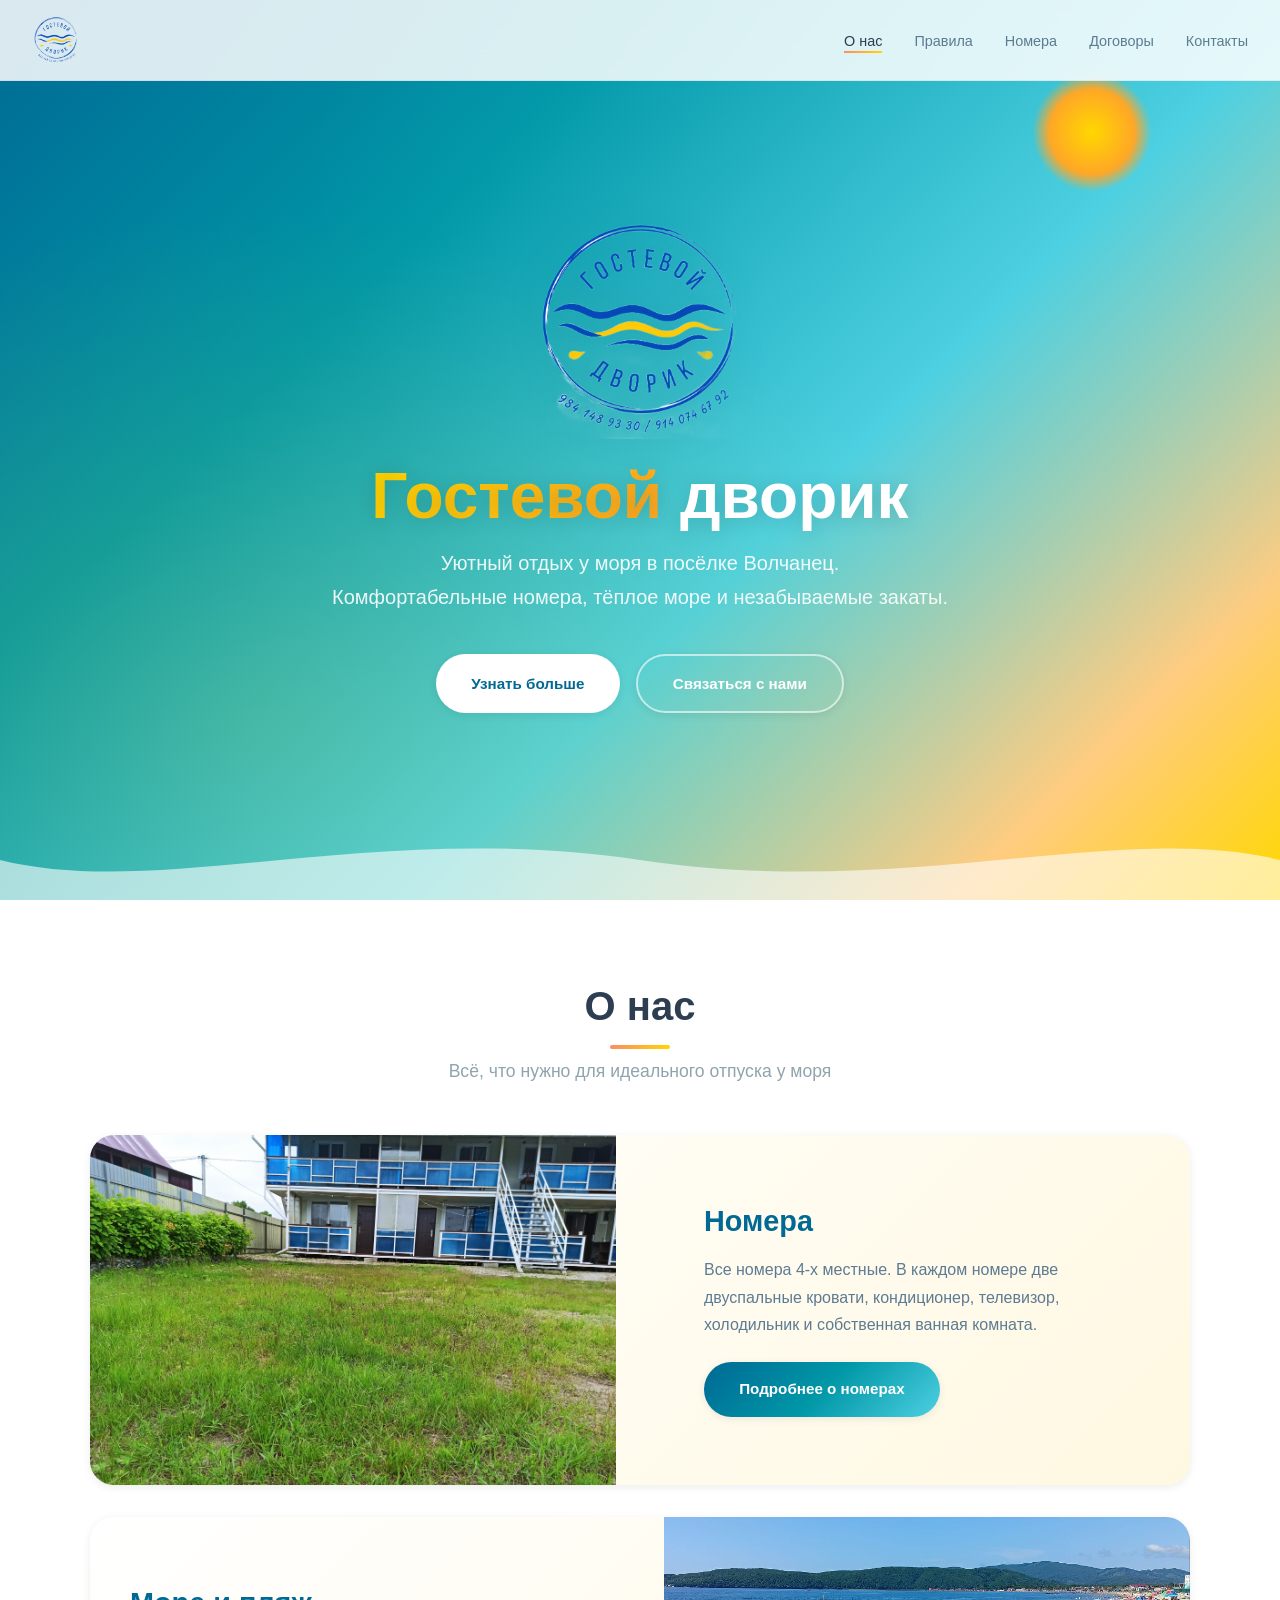
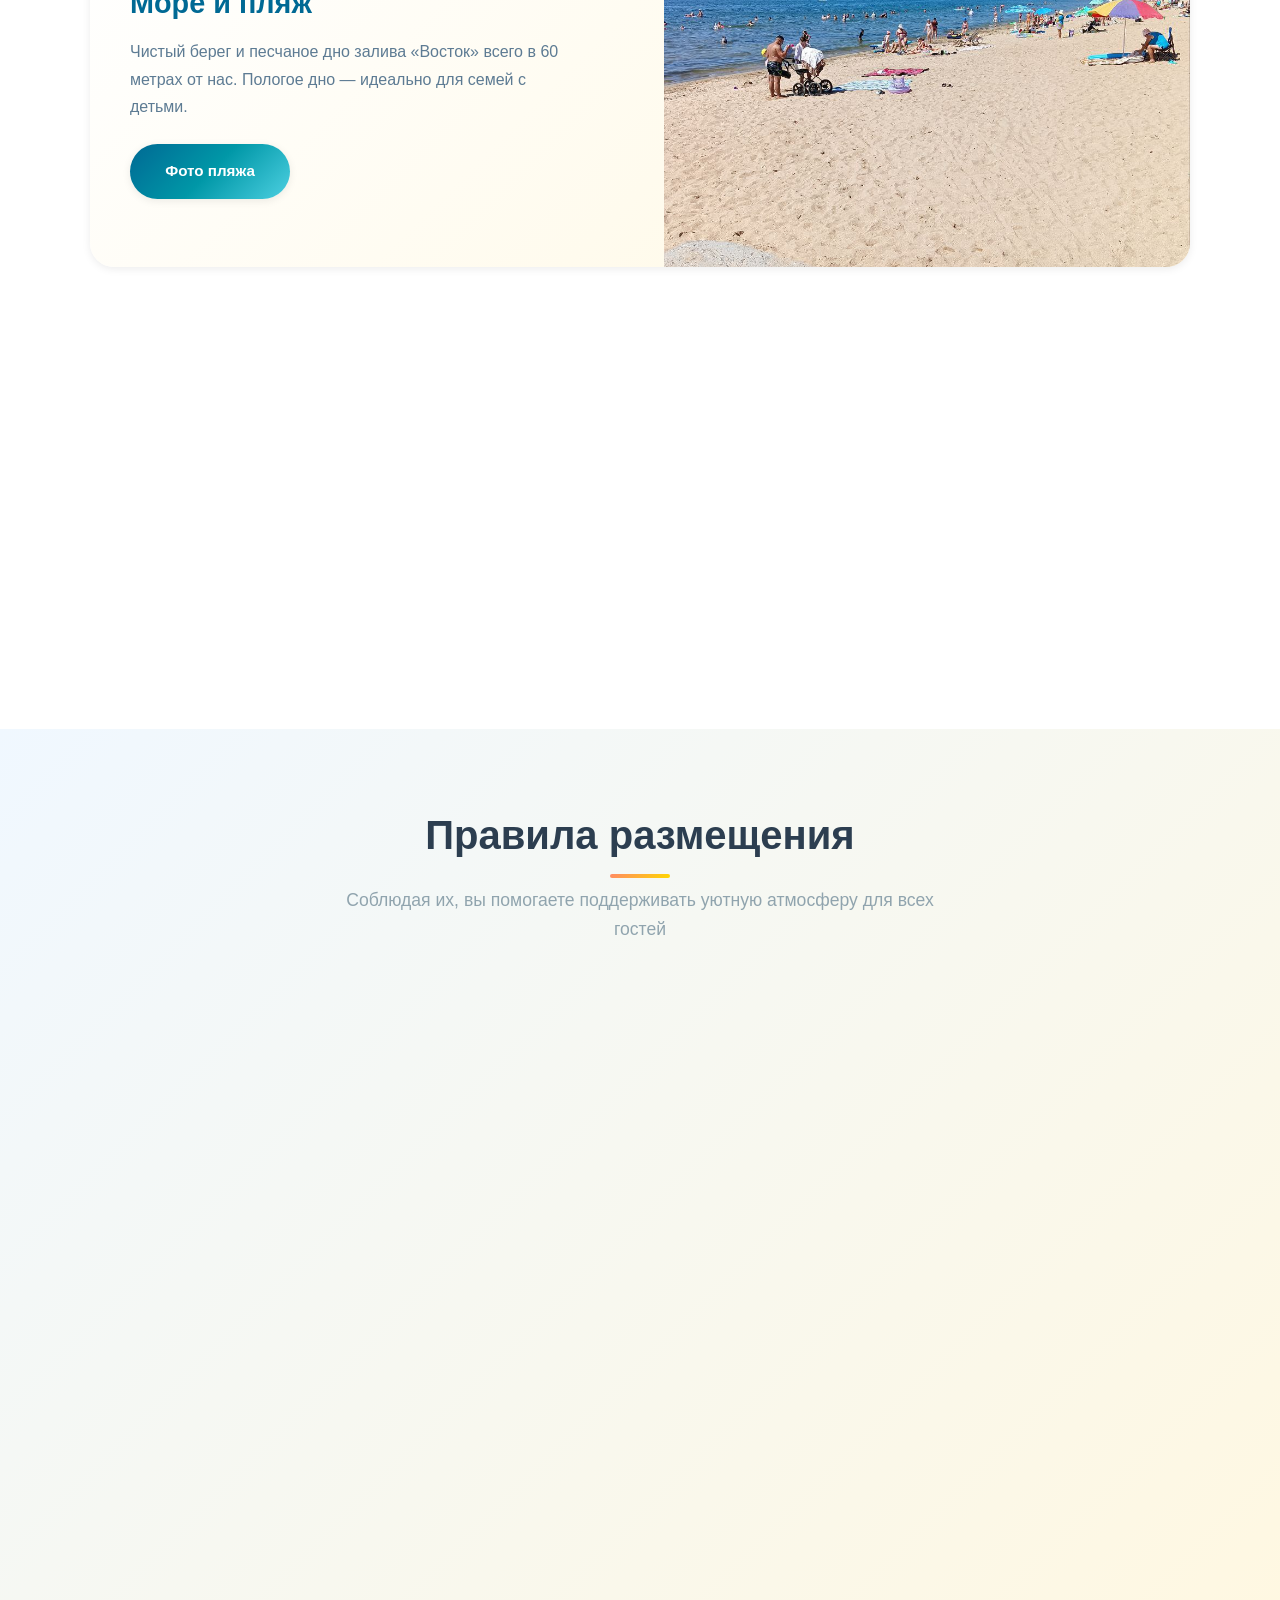
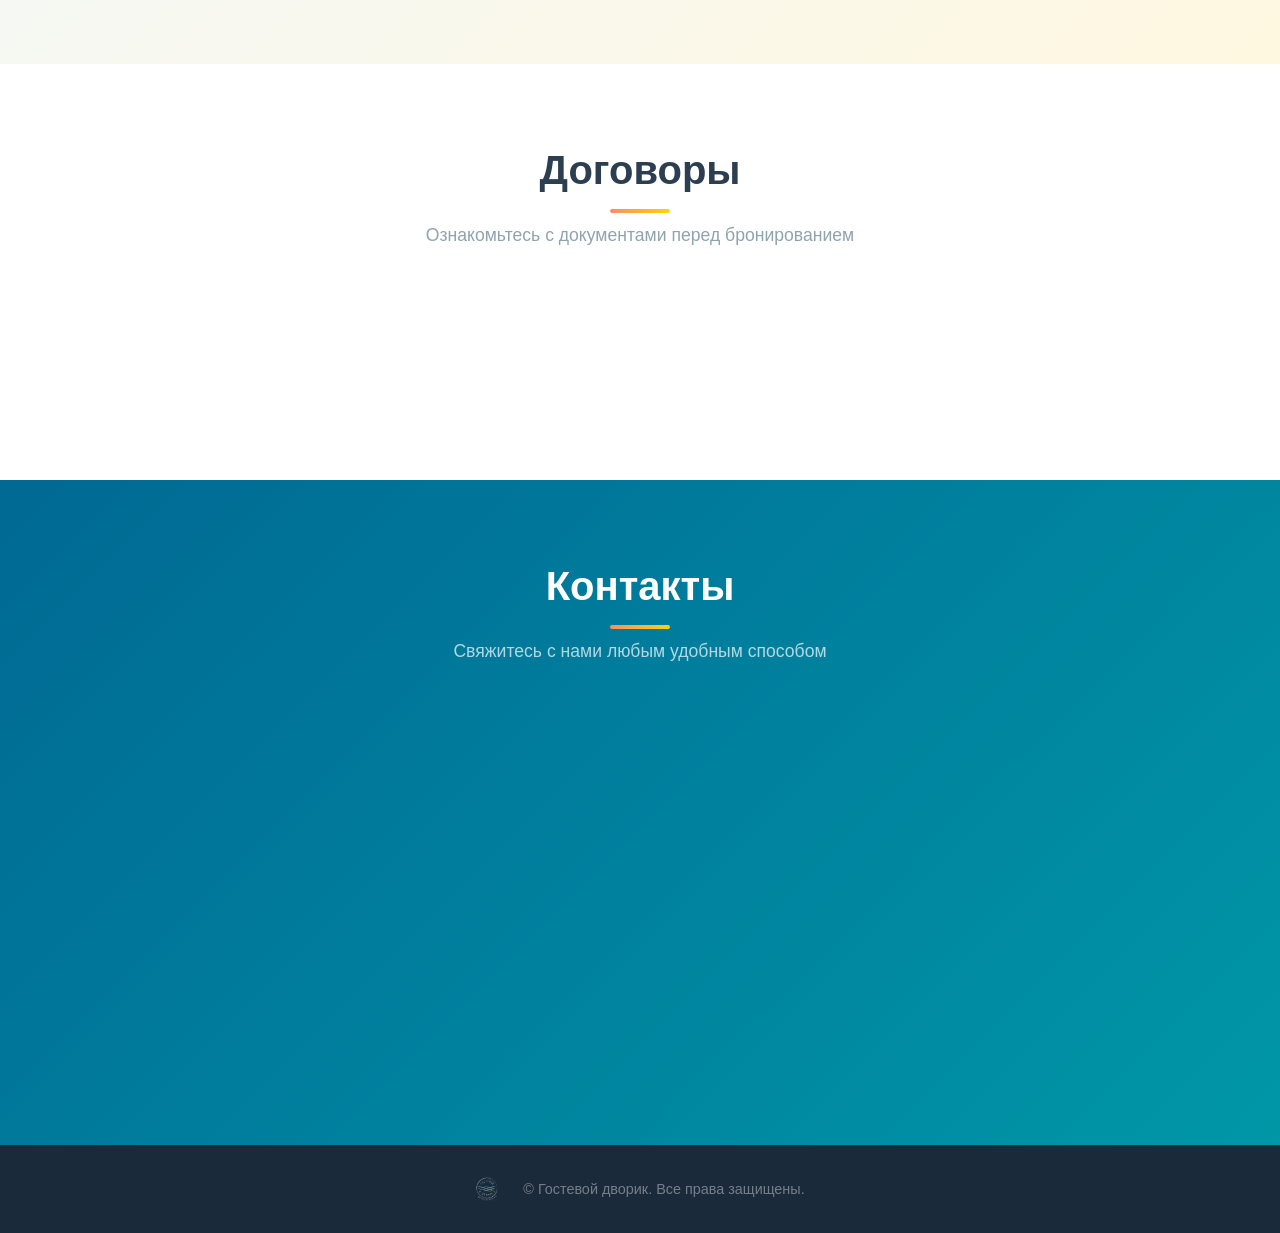
==== commit 153bf1d3: "Add files via upload" ====
--- a/index.html
+++ b/index.html
@@ -1,197 +1,205 @@
-<!DOCTYPE HTML>
-<!--
-	Hyperspace by HTML5 UP
-	html5up.net | @ajlkn
-	Free for personal and commercial use under the CCA 3.0 license (html5up.net/license)
--->
-<html>
-	<head>
-		<title>Гостевой Дворик</title>
-		<meta charset="utf-8" />
-		<meta name="viewport" content="width=device-width, initial-scale=1, user-scalable=no" />
-		<link rel="stylesheet" href="assets/css/main.css" />
-		<noscript><link rel="stylesheet" href="assets/css/noscript.css" /></noscript>
-		
-	</head>
-	
-	<body class="is-preload">
-
-		<!-- Sidebar -->
-			<section id="sidebar">
-				<div class="inner">
-					<nav>
-						<ul>
-							<li><a href="#intro">Главная</a></li>
-							<li><a href="#one">О нас</a></li>
-							<li><a href="#two">Правила размещения</a></li>
-							<li><a href="#three">Контакты</a></li>
-						</ul>
-					</nav>
-				</div>
-			</section>
-
-		<!-- Wrapper -->
-			<div id="wrapper">
-
-				<!-- Intro -->
-				<section id="intro" class="wrapper style1 fullscreen fade-up" 
-					style="background: url('images/fon.jpg') center/cover no-repeat fixed;">
-					<div class="inner" style="background: rgba(0,0,0,0.5); padding: 2rem; border-radius: 10px;">
-						<h1 style="color: white;">Гостевой дворик</h1>
-						<p style="color: white;">Приглашаем для уютного отдыха в современные комфортабельные номера</p>
-						<!-- <ul class="actions">
-							<li><a href="#one" class="button scrolly">О нас</a></li>
-						</ul> -->
-					</div>
-				</section>
-				
-				<!-- One -->
-					<section id="one" class="wrapper style2 spotlights">
-						<section>
-							<a href="#" class="image"><img src="images/1.jpg" alt="" data-position="center center" /></a>
-							<div class="content">
-								<div class="inner">
-									<h2>Номера</h2>
-									<p>Все номера 4-х местные. В каждом номере две двуспальные кровати.</p>
-									<ul class="actions">
-										<li><a href="generic.html" class="button">Подробнее</a></li>
-									</ul>
-								</div>
-							</div>
-						</section>
-						<section>
-							<a href="#" class="image"><img src="images/p1.jpg" alt="" data-position="top center" /></a>
-							<div class="content">
-								<div class="inner">
-									<h2>Море и пляж</h2>
-									
-									<p> Чистый берег и песчаное дно залива "Восток" всего в 60 метрах от нас.</p>
-									<ul class="actions">
-										<li><a href="generic.html#beach-anchor" class="button">Подробнее</a></li>
-									</ul>
-								</div>
-							</div>
-						</section>
-						<section>
-							<a href="#" class="image"><img src="images/3.jpg" alt="" data-position="25% 25%" /></a>
-							<div class="content">
-								<div class="inner">
-									<h2>Развлечения</h2>
-									<p>Подогревамый бассейн, баня на дровах, детская площадка, SUP-доски</p>
-									<ul class="actions">
-										<li><a href="generic.html#entertainment-anchor" class="button">Подробнее</a></li>
-									</ul>
-								</div>
-							</div>
-						</section>
-					</section>
-
-				<!-- Two -->
-					<section id="two" class="wrapper style3 fade-up">
-						<div class="inner">
-							<h2>Правила размещения</h2>
-							<p>Соблюдая их, вы помогаете поддерживать уютную атмосферу для всех гостей, а также бережете имущество и инфраструктуру комплекса. Это гарантирует, что ваш отдых и отдых окружающих пройдет спокойно и приятно.</p>
-							<div class="features">
-								<section>
-									<span class="icon solid major fa-cat"></span>
-									<h3>Домашние животные</h3>
-									<p>Проживание с домашними животными только по согласованию с администрацией за дополнительную плату</p>
-								</section>
-								<section>
-									<span class="icon solid major fa-users"></span>
-									<h3>Если вас больше 4 человек</h3>
-									<p>Размещение более 4-х человек в номере, только по согласованию с администрацией и за доп. оплату</p>
-								</section>
-								<section>
-									<span class="icon solid major fa-volume-up"></span>
-									<h3>Про шум</h3>
-									<p>На территории соблюдаем режим тишины с 22:00 </p>
-								</section>
-								<section>
-									<span class="icon solid major fa-smoking-ban"></span>
-									<h3>Курение</h3>
-									<p>Курение в номерах запрещено. Курение разрешено только в специально отведенной для этого зоне.</p>
-								</section>
-								<section>
-									<span class="icon solid major fa-money-bill-wave"></span>
-									<h3>Про депозит</h3>
-									<p>При заселении взимается депозит, сумму уточняйте у администрации</p>
-								</section>
-								<section>
-									<span class="icon solid major fa-clock"></span>
-									<h3>Время заселения/выселения</h3>
-									<p>Заезд в номер ориентировочно после 14:00, в порядке готовности номера. При выселении освободить номер, необходимо, до 12:00</p>
-								</section>
-							</div>
-							
-						</div>
-					</section>
-
-				<!-- Three -->
-				    <div id="contacts-anchor"></div>
-					<section id="three" class="wrapper style1 fade-up">
-						<div class="inner">
-							<h2>Контакты</h2>
-							<p></p>
-							<div class="split style1">
-								
-								<section>
-									<div class="yandex-map" style="position: relative; overflow: hidden; width: 100%; max-width: 600px; margin: 20px auto;">
-									<iframe 
-										src="https://yandex.ru/map-widget/v1/?um=constructor%3A2781322cbfacf51d2e24d1bc7c480b517cdf1f89c9c42535243e56034d19f2eb&amp;source=constructor"
-										width="350" 
-										height="300" 
-										frameborder="0"
-										style="display: block; margin: 0 auto; border: 1px solid #e0e0e0; border-radius: 8px;"
-										allowfullscreen="true">
-									</iframe>
-									</div>
-								</section>
-								<section>
-									<ul class="contact">
-										<li>
-											<h3>Адрес</h3>
-											<span> Волчанец,<br />
-											Приморский край, 692968<br />
-											Россия</span>
-										</li>
-										<li>
-											<h3>Телефон</h3>
-											<span> 8 (984)-148-93-30 </span>
-										</li>
-										<li>
-											<h3>Писать сюда</h3>
-											<ul class="icons">
-												<li><a href="https://wa.me/79841489330" class="icon brands fa-whatsapp"><span class="label">WhatsApp</span></a></li>
-												
-								
-											</ul>
-										</li>
-									</ul>
-								</section>
-							</div>
-						</div>
-					</section>
-
-			</div>
-
-		<!-- Footer -->
-			<footer id="footer" class="wrapper style1-alt">
-				<div class="inner">  
-					<ul class="menu">
-						<li>&copy; Гостевой дворик. Все права защищены.</li><li>Дизайн: <a href="http://html5up.net">HTML5 UP</a></li>
-					</ul>
-				</div>
-			</footer>
-
-		<!-- Scripts -->
-			<script src="assets/js/jquery.min.js"></script>
-			<script src="assets/js/jquery.scrollex.min.js"></script>
-			<script src="assets/js/jquery.scrolly.min.js"></script>
-			<script src="assets/js/browser.min.js"></script>
-			<script src="assets/js/breakpoints.min.js"></script>
-			<script src="assets/js/util.js"></script>
-			<script src="assets/js/main.js"></script>
-
-	</body>
-</html>+<!DOCTYPE HTML>
+<html lang="ru">
+<head>
+    <title>Гостевой дворик — отдых у моря в Волчанце</title>
+    <meta charset="utf-8" />
+    <meta name="viewport" content="width=device-width, initial-scale=1, user-scalable=no" />
+    <link rel="stylesheet" href="assets/css/main.css" />
+    <noscript><link rel="stylesheet" href="assets/css/noscript.css" /></noscript>
+</head>
+<body class="is-preload">
+
+    <nav id="nav">
+        <a href="#hero" class="logo">
+            <img src="assets/images/logo.png" alt="Гостевой дворик" class="logo-img">
+        </a>
+        <button class="menu-toggle" onclick="toggleMenu()" aria-label="Меню">
+            <span></span><span></span><span></span>
+        </button>
+        <ul>
+            <li><a href="#about" class="active">О нас</a></li>
+            <li><a href="#rules">Правила</a></li>
+            <li><a href="generic.html">Номера</a></li>
+            <li><a href="#documents">Договоры</a></li>
+            <li><a href="#contacts">Контакты</a></li>
+        </ul>
+    </nav>
+
+    <section id="hero">
+        <div class="sun"></div>
+        <div class="waves"></div>
+        <div class="inner">
+            <div class="hero-logo fade-up"><img src="assets/images/logo.png" alt="Гостевой дворик" class="hero-logo-img"></div>
+            <h1><span class="highlight">Гостевой</span> дворик</h1>
+            <p>Уютный отдых у моря в посёлке Волчанец.<br>Комфортабельные номера, тёплое море и незабываемые закаты.</p>
+            <div class="actions">
+                <a href="#about" class="button">Узнать больше</a>
+                <a href="#contacts" class="button outline-light">Связаться с нами</a>
+            </div>
+        </div>
+    </section>
+
+    <div id="wrapper">
+
+        <section id="about" class="wrapper">
+            <div class="inner">
+                <h2 class="section-title">О нас</h2>
+                <p class="section-subtitle">Всё, что нужно для идеального отпуска у моря</p>
+                <div class="spotlights">
+                    <section class="fade-up">
+                        <div class="image"><img src="images/1.jpg" alt="Номера" /></div>
+                        <div class="content">
+                            <h2>Номера</h2>
+                            <p>Все номера 4-х местные. В каждом номере две двуспальные кровати, кондиционер, телевизор, холодильник и собственная ванная комната.</p>
+                            <a href="generic.html" class="button">Подробнее о номерах</a>
+                        </div>
+                    </section>
+                    <section class="fade-up">
+                        <div class="image"><img src="images/p1.jpg" alt="Море и пляж" /></div>
+                        <div class="content">
+                            <h2>Море и пляж</h2>
+                            <p>Чистый берег и песчаное дно залива «Восток» всего в 60 метрах от нас. Пологое дно — идеально для семей с детьми.</p>
+                            <a href="generic.html#beach-anchor" class="button">Фото пляжа</a>
+                        </div>
+                    </section>
+                    <section class="fade-up">
+                        <div class="image"><img src="images/3.jpg" alt="Развлечения" /></div>
+                        <div class="content">
+                            <h2>Развлечения</h2>
+                            <p>Подогреваемый бассейн, баня на дровах, детская площадка, SUP-доски. Отдых для всей семьи!</p>
+                            <a href="generic.html#entertainment-anchor" class="button">Все развлечения</a>
+                        </div>
+                    </section>
+                </div>
+            </div>
+        </section>
+
+        <section id="rules" class="wrapper">
+            <div class="inner">
+                <h2 class="section-title">Правила размещения</h2>
+                <p class="section-subtitle">Соблюдая их, вы помогаете поддерживать уютную атмосферу для всех гостей</p>
+                <div class="features">
+                    <section class="fade-up">
+                        <span class="icon solid major fa-cat"></span>
+                        <h3>Домашние животные</h3>
+                        <p>Проживание с домашними животными только по согласованию с администрацией за дополнительную плату</p>
+                    </section>
+                    <section class="fade-up">
+                        <span class="icon solid major fa-users"></span>
+                        <h3>Если вас больше 4 человек</h3>
+                        <p>Размещение более 4-х человек в номере только по согласованию с администрацией и за доп. оплату</p>
+                    </section>
+                    <section class="fade-up">
+                        <span class="icon solid major fa-volume-up"></span>
+                        <h3>Тишина</h3>
+                        <p>На территории соблюдаем режим тишины с 22:00</p>
+                    </section>
+                    <section class="fade-up">
+                        <span class="icon solid major fa-smoking-ban"></span>
+                        <h3>Курение</h3>
+                        <p>Курение в номерах запрещено. Разрешено только в специально отведённой зоне.</p>
+                    </section>
+                    <section class="fade-up">
+                        <span class="icon solid major fa-money-bill-wave"></span>
+                        <h3>Депозит</h3>
+                        <p>При заселении взимается депозит. Сумму уточняйте у администрации.</p>
+                    </section>
+                    <section class="fade-up">
+                        <span class="icon solid major fa-clock"></span>
+                        <h3>Время заезда/выезда</h3>
+                        <p>Заезд после 14:00. При выселении освободить номер до 12:00.</p>
+                    </section>
+                </div>
+            </div>
+        </section>
+
+        <section id="documents" class="wrapper">
+            <div class="inner">
+                <h2 class="section-title">Договоры</h2>
+                <p class="section-subtitle">Ознакомьтесь с документами перед бронированием</p>
+                <div class="documents-grid">
+                    <a href="docs/dogovor.pdf" class="doc-card fade-up" target="_blank">
+                        <span class="doc-icon far fa-file-pdf"></span>
+                        <div class="doc-info">
+                            <h4>Договор на оказание услуг</h4>
+                            <span>PDF, 148 КБ</span>
+                        </div>
+                    </a>
+                </div>
+            </div>
+        </section>
+
+        <section id="contacts" class="wrapper">
+            <div class="inner">
+                <h2 class="section-title">Контакты</h2>
+                <p class="section-subtitle">Свяжитесь с нами любым удобным способом</p>
+                <div class="contacts-grid">
+                    <div class="map-container fade-up">
+                        <iframe src="https://yandex.ru/map-widget/v1/?um=constructor%3A2781322cbfacf51d2e24d1bc7c480b517cdf1f89c9c42535243e56034d19f2eb&amp;source=constructor" width="100%" height="350" frameborder="0" allowfullscreen="true"></iframe>
+                    </div>
+                    <div class="contact-info fade-up">
+                        <div class="contact-item">
+                            <span class="icon fa-map-marker-alt"></span>
+                            <div>
+                                <h3>Адрес</h3>
+                                <p>Волчанец, Приморский край, 692968, Россия</p>
+                            </div>
+                        </div>
+                        <div class="contact-item">
+                            <span class="icon fa-phone-alt"></span>
+                            <div>
+                                <h3>Телефон</h3>
+                                <p><a href="tel:+79841489330">8 (984) 148-93-30</a></p>
+                            </div>
+                        </div>
+                        <div class="contact-item">
+                            <span class="icon brands fa-whatsapp"></span>
+                            <div>
+                                <h3>Написать в WhatsApp</h3>
+                                <p><a href="https://wa.me/79841489330" target="_blank">+7 (984) 148-93-30</a></p>
+                            </div>
+                        </div>
+                    </div>
+                </div>
+            </div>
+        </section>
+
+    </div>
+
+    <footer id="footer">
+        <div class="inner">            <ul class="menu">
+                <li><img src="assets/images/logo.png" alt="" class="footer-logo"></li>
+                <li>&copy; Гостевой дворик. Все права защищены.</li>
+            </ul>
+        </div>
+    </footer>
+
+    <script>
+        function toggleMenu() {
+            document.querySelector('#nav ul').classList.toggle('open');
+        }
+        document.querySelectorAll('#nav ul li a').forEach(link => {
+            link.addEventListener('click', () => {
+                document.querySelector('#nav ul').classList.remove('open');
+            });
+        });
+        window.addEventListener('scroll', () => {
+            const nav = document.getElementById('nav');
+            if (window.scrollY > 50) {
+                nav.classList.add('scrolled');
+            } else {
+                nav.classList.remove('scrolled');
+            }
+        });
+        const observer = new IntersectionObserver((entries) => {
+            entries.forEach(entry => {
+                if (entry.isIntersecting) {
+                    entry.target.classList.add('visible');
+                }
+            });
+        }, { threshold: 0.1 });
+        document.querySelectorAll('.fade-up').forEach(el => observer.observe(el));
+    </script>
+
+</body>
+</html>
--- a/assets/css/main.css
+++ b/assets/css/main.css
@@ -1,3909 +1,179 @@
 @import url(fontawesome-all.min.css);
 
-/*
-	Hyperspace by HTML5 UP
-	html5up.net | @ajlkn
-	Free for personal and commercial use under the CCA 3.0 license (html5up.net/license)
-*/
-
-html, body, div, span, applet, object,
-iframe, h1, h2, h3, h4, h5, h6, p, blockquote,
-pre, a, abbr, acronym, address, big, cite,
-code, del, dfn, em, img, ins, kbd, q, s, samp,
-small, strike, strong, sub, sup, tt, var, b,
-u, i, center, dl, dt, dd, ol, ul, li, fieldset,
-form, label, legend, table, caption, tbody,
-tfoot, thead, tr, th, td, article, aside,
-canvas, details, embed, figure, figcaption,
-footer, header, hgroup, menu, nav, output, ruby,
-section, summary, time, mark, audio, video {
-	margin: 0;
-	padding: 0;
-	border: 0;
-	font-size: 100%;
-	font: inherit;
-	vertical-align: baseline;}
-
-article, aside, details, figcaption, figure,
-footer, header, hgroup, menu, nav, section {
-	display: block;}
-
-body {
-	line-height: 1;
+:root {
+  --ocean-dark: #006994;
+  --ocean: #0097A7;
+  --ocean-light: #4DD0E1;
+  --sky: #4FC3F7;
+  --sky-light: #B3E5FC;
+  --sun: #FFD700;
+  --sunset: #FF8A65;
+  --sunset-light: #FFCC80;
+  --sand: #FFF8E1;
+  --white: #ffffff;
+  --text-dark: #2C3E50;
+  --text-medium: #5D7B93;
+  --text-light: #90A4AE;
+  --shadow-sm: 0 2px 8px rgba(0,0,0,0.08);
+  --shadow-md: 0 8px 30px rgba(0,0,0,0.12);
+  --shadow-lg: 0 20px 60px rgba(0,0,0,0.15);
+  --radius: 12px;
+  --radius-lg: 24px;
+  --gradient-sea: linear-gradient(135deg, #006994 0%, #0097A7 50%, #4DD0E1 100%);
+  --gradient-sunset: linear-gradient(135deg, #FF8A65 0%, #FFD700 100%);
+  --gradient-hero: linear-gradient(135deg, #006994 0%, #0097A7 30%, #4DD0E1 60%, #FFCC80 85%, #FFD700 100%);
+  --gradient-card: linear-gradient(135deg, #ffffff 0%, #FFF8E1 100%);
+  --font: 'Segoe UI', -apple-system, BlinkMacSystemFont, Roboto, sans-serif;
+  --transition: all 0.3s cubic-bezier(0.4, 0, 0.2, 1);
 }
 
-ol, ul {
-	list-style: none;
+*, *::before, *::after { margin:0; padding:0; box-sizing:border-box; }
+html { scroll-behavior: smooth; font-size:16px; }
+body { font-family:var(--font); color:var(--text-dark); background:var(--white); line-height:1.7; -webkit-font-smoothing:antialiased; }
+img { max-width:100%; height:auto; display:block; }
+a { color:var(--ocean); text-decoration:none; transition:var(--transition); }
+a:hover { color:var(--ocean-dark); }
+ul { list-style:none; }
+h1,h2,h3,h4 { color:var(--text-dark); font-weight:700; line-height:1.3; }
+h1 { font-size:3.5rem; }
+h2 { font-size:2.5rem; }
+h3 { font-size:1.5rem; }
+p { color:var(--text-medium); margin-bottom:1.2rem; }
+
+.section-title { text-align:center; margin-bottom:0.5rem; }
+.section-title:after { content:''; display:block; width:60px; height:4px; background:var(--gradient-sunset); border-radius:2px; margin:0.8rem auto 0; }
+.section-subtitle { text-align:center; color:var(--text-light); font-size:1.1rem; max-width:600px; margin:0 auto 3rem; }
+
+.button { display:inline-flex; align-items:center; gap:0.5rem; padding:0.9rem 2.2rem; border-radius:50px; font-weight:600; font-size:0.95rem; border:none; cursor:pointer; transition:var(--transition); text-decoration:none; background:var(--white); color:var(--ocean-dark); box-shadow:var(--shadow-sm); }
+.button:hover { transform:translateY(-2px); box-shadow:var(--shadow-md); }
+.button.primary { background:var(--gradient-sunset); color:var(--white); }
+.button.outline { background:transparent; border:2px solid var(--ocean); color:var(--ocean); }
+
+#nav { position:fixed; top:0; left:0; right:0; z-index:1000; padding:1rem 2rem; background:rgba(255,255,255,0.85); backdrop-filter:blur(20px); border-bottom:1px solid rgba(0,0,0,0.05); display:flex; align-items:center; justify-content:space-between; transition:var(--transition); }
+#nav.scrolled { padding:0.6rem 2rem; box-shadow:var(--shadow-sm); }
+#nav .logo { display:flex; align-items:center; gap:0.5rem; text-decoration:none; }
+#nav .logo .logo-img { height:48px; width:auto; display:block; }
+#nav .logo .logo-text { font-size:1.2rem; font-weight:800; background:var(--gradient-sea); -webkit-background-clip:text; -webkit-text-fill-color:transparent; background-clip:text; }
+#nav ul { display:flex; align-items:center; gap:2rem; }
+#nav ul li a { font-weight:500; font-size:0.9rem; color:var(--text-medium); position:relative; padding:0.3rem 0; }
+#nav ul li a:after { content:''; position:absolute; bottom:0; left:0; width:0; height:2px; background:var(--gradient-sunset); transition:var(--transition); }
+#nav ul li a:hover:after, #nav ul li a.active:after { width:100%; }
+#nav ul li a:hover, #nav ul li a.active { color:var(--text-dark); }
+.menu-toggle { display:none; flex-direction:column; gap:5px; cursor:pointer; padding:5px; background:none; border:none; }
+.menu-toggle span { width:24px; height:2px; background:var(--text-dark); border-radius:2px; transition:var(--transition); }
+
+#hero { min-height:100vh; display:flex; align-items:center; justify-content:center; background:var(--gradient-hero); position:relative; overflow:hidden; padding:6rem 2rem 4rem; }
+#hero::before { content:''; position:absolute; inset:0; background:radial-gradient(ellipse at 20% 80%, rgba(255,215,0,0.15) 0%, transparent 50%),radial-gradient(ellipse at 80% 20%, rgba(77,208,225,0.15) 0%, transparent 50%); }
+#hero .sun { position:absolute; top:8%; right:10%; width:120px; height:120px; background:radial-gradient(circle, #FFD700 0%, #FFA726 50%, transparent 70%); border-radius:50%; animation:pulseGlow 4s ease-in-out infinite; pointer-events:none; }
+@keyframes pulseGlow { 0%,100%{transform:scale(1);opacity:0.8} 50%{transform:scale(1.1);opacity:1} }
+#hero .waves { position:absolute; bottom:0; left:0; right:0; height:80px; background:url("data:image/svg+xml,%3Csvg xmlns='http://www.w3.org/2000/svg' viewBox='0 0 1200 120' preserveAspectRatio='none'%3E%3Cpath d='M0,60 C150,120 350,0 600,60 C850,120 1050,0 1200,60 L1200,120 L0,120 Z' fill='%23ffffff' opacity='0.6'/%3E%3C/svg%3E"); background-size:cover; background-position:bottom; }
+#hero .inner { text-align:center; max-width:700px; position:relative; z-index:1; }
+#hero .hero-logo { margin-bottom:1rem; }
+#hero .hero-logo .hero-logo-img { max-width:220px; height:auto; margin:0 auto; filter:drop-shadow(0 4px 20px rgba(0,0,0,0.15)); }
+#hero h1 { font-size:4rem; font-weight:800; color:var(--white); margin-bottom:0.5rem; text-shadow:0 2px 20px rgba(0,0,0,0.15); }
+#hero h1 .highlight { background:linear-gradient(135deg, #FFD700, #FFA726); -webkit-background-clip:text; -webkit-text-fill-color:transparent; background-clip:text; }
+#hero p { font-size:1.25rem; color:rgba(255,255,255,0.9); margin-bottom:2.5rem; }
+#hero .actions { display:flex; gap:1rem; justify-content:center; flex-wrap:wrap; }
+#hero .actions .button { background:var(--white); color:var(--ocean-dark); font-weight:700; }
+#hero .actions .button.outline-light { background:transparent; border:2px solid rgba(255,255,255,0.6); color:var(--white); }
+#hero .actions .button.outline-light:hover { background:rgba(255,255,255,0.15); border-color:var(--white); }
+
+section.wrapper { padding:5rem 2rem; }
+.wrapper>.inner { max-width:1100px; margin:0 auto; }
+
+#about { background:var(--white); }
+#about .spotlights { display:flex; flex-direction:column; gap:2rem; }
+#about .spotlights>section { display:grid; grid-template-columns:1fr 1fr; gap:3rem; align-items:center; background:var(--gradient-card); border-radius:var(--radius-lg); overflow:hidden; box-shadow:var(--shadow-sm); transition:var(--transition); }
+#about .spotlights>section:hover { box-shadow:var(--shadow-md); transform:translateY(-3px); }
+#about .spotlights>section:nth-child(even) { direction:rtl; }
+#about .spotlights>section:nth-child(even) .content { direction:ltr; }
+#about .spotlights>section .image { overflow:hidden; height:350px; }
+#about .spotlights>section .image img { width:100%; height:100%; object-fit:cover; transition:transform 0.6s ease; }
+#about .spotlights>section:hover .image img { transform:scale(1.05); }
+#about .spotlights>section .content { padding:2.5rem; }
+#about .spotlights>section .content h2 { font-size:1.8rem; margin-bottom:1rem; color:var(--ocean-dark); }
+#about .spotlights>section .content p { color:var(--text-medium); margin-bottom:1.5rem; }
+#about .spotlights>section .content .button { background:var(--gradient-sea); color:var(--white); }
+
+#rules { background:linear-gradient(135deg, #F0F8FF 0%, #FFF8E1 100%); }
+#rules .features { display:grid; grid-template-columns:repeat(auto-fit, minmax(280px, 1fr)); gap:1.5rem; }
+#rules .features section { background:var(--white); padding:2rem 1.5rem; border-radius:var(--radius); box-shadow:var(--shadow-sm); transition:var(--transition); border:1px solid rgba(0,0,0,0.04); position:relative; overflow:hidden; }
+#rules .features section:hover { transform:translateY(-5px); box-shadow:var(--shadow-md); }
+#rules .features section::before { content:''; position:absolute; top:0; left:0; right:0; height:3px; background:var(--gradient-sunset); transform:scaleX(0); transform-origin:left; transition:transform 0.4s ease; }
+#rules .features section:hover::before { transform:scaleX(1); }
+.icon { text-decoration:none; border-bottom:none; position:relative; }
+.icon:before { -moz-osx-font-smoothing:grayscale; -webkit-font-smoothing:antialiased; display:inline-block; font-style:normal; font-variant:normal; text-rendering:auto; line-height:1; text-transform:none !important; font-family:'Font Awesome 5 Free'; font-weight:400; }
+.icon.solid:before { font-weight:900; }
+.icon.brands:before { font-family:'Font Awesome 5 Brands'; }
+.icon.major { width:2.5em; height:2.5em; display:block; line-height:2.5em; text-align:center; border-radius:100%; font-size:1.25rem; }
+.icon > .label { display:none; }
+#rules .features section .icon { font-size:2rem; color:var(--ocean); margin-bottom:1rem; display:inline-block; }
+#rules .features section h3 { font-size:1.1rem; color:var(--text-dark); margin-bottom:0.5rem; }
+#rules .features section p { font-size:0.95rem; color:var(--text-light); margin-bottom:0; }
+
+#documents { background:var(--white); }
+#documents .documents-grid { display:grid; grid-template-columns:repeat(auto-fit, minmax(250px, 1fr)); gap:1.5rem; max-width:700px; margin:0 auto; }
+#documents .doc-card { display:flex; align-items:center; gap:1.2rem; padding:1.5rem 2rem; background:var(--gradient-card); border-radius:var(--radius); box-shadow:var(--shadow-sm); transition:var(--transition); text-decoration:none; border:1px solid rgba(0,0,0,0.04); }
+#documents .doc-card:hover { transform:translateY(-3px); box-shadow:var(--shadow-md); }
+#documents .doc-card .doc-icon { font-size:2.2rem; color:var(--sunset); flex-shrink:0; }
+#documents .doc-card .doc-info h4 { font-size:1rem; margin-bottom:0.2rem; color:var(--text-dark); }
+#documents .doc-card .doc-info span { font-size:0.85rem; color:var(--text-light); }
+
+#contacts { background:linear-gradient(135deg, #006994 0%, #0097A7 100%); color:var(--white); }
+#contacts .section-title, #contacts .section-subtitle { color:var(--white); }
+#contacts .section-title:after { background:var(--gradient-sunset); }
+#contacts .section-subtitle { color:rgba(255,255,255,0.7); }
+#contacts .contacts-grid { display:grid; grid-template-columns:1fr 1fr; gap:3rem; align-items:start; }
+#contacts .map-container { border-radius:var(--radius); overflow:hidden; box-shadow:var(--shadow-md); }
+#contacts .map-container iframe { width:100%; height:350px; border:none; display:block; }
+#contacts .contact-info { display:flex; flex-direction:column; gap:1.5rem; }
+#contacts .contact-item { display:flex; align-items:flex-start; gap:1rem; }
+#contacts .contact-item .icon { font-size:1.5rem; color:var(--sun); flex-shrink:0; }
+#contacts .contact-item .icon:before { font-size:1.5rem; }
+#contacts .contact-item h3 { color:var(--white); font-size:0.9rem; text-transform:uppercase; letter-spacing:1px; margin-bottom:0.2rem; opacity:0.8; }
+#contacts .contact-item p, #contacts .contact-item span { color:rgba(255,255,255,0.9); margin-bottom:0; }
+#contacts .contact-item a { color:var(--sun); }
+#contacts .contact-item a:hover { color:var(--sunset-light); }
+
+#footer { background:#1a2a3a; color:rgba(255,255,255,0.6); text-align:center; padding:2rem; font-size:0.9rem; }
+#footer .inner .menu { display:flex; justify-content:center; align-items:center; gap:1.5rem; flex-wrap:wrap; }
+#footer .inner .menu .footer-logo { height:24px; width:auto; opacity:0.5; filter:brightness(10); }
+#footer .inner .menu li { color:rgba(255,255,255,0.4); }
+#footer .inner .menu a { color:var(--ocean-light); }
+#footer .inner .menu a:hover { color:var(--sun); }
+
+.fade-up { opacity:0; transform:translateY(30px); transition:opacity 0.8s ease, transform 0.8s ease; }
+.fade-up.visible { opacity:1; transform:translateY(0); }
+
+.modal { display:none; position:fixed; z-index:9999; left:0; top:0; width:100%; height:100%; background-color:rgba(0,0,0,0.9); }
+.modal-content { display:flex; justify-content:center; align-items:center; height:100%; position:relative; }
+.modal-image { max-width:90%; max-height:90%; object-fit:contain; }
+.close-modal { position:absolute; top:20px; right:35px; color:#fff; font-size:40px; font-weight:bold; cursor:pointer; transition:var(--transition); z-index:10000; }
+.close-modal:hover { color:var(--sun); transform:rotate(90deg); }
+.prev-slide, .next-slide { cursor:pointer; position:absolute; top:50%; transform:translateY(-50%); padding:16px; color:white; font-weight:bold; font-size:24px; transition:0.3s; user-select:none; background:rgba(0,0,0,0.5); border-radius:50%; width:50px; height:50px; display:flex; align-items:center; justify-content:center; z-index:10000; }
+.prev-slide { left:20px; }
+.next-slide { right:20px; }
+.prev-slide:hover, .next-slide:hover { background:var(--ocean); }
+
+@media (max-width:1024px) {
+  #about .spotlights>section { grid-template-columns:1fr; }
+  #about .spotlights>section:nth-child(even) { direction:ltr; }
+  #about .spotlights>section .image { height:300px; }
+  #contacts .contacts-grid { grid-template-columns:1fr; }
 }
-
-blockquote, q {
-	quotes: none;
+@media (max-width:768px) {
+  h1 { font-size:2.5rem; } h2 { font-size:2rem; }
+  #hero h1 { font-size:2.8rem; }
+  #hero .sun { width:80px; height:80px; top:5%; right:5%; }
+  #nav ul { display:none; position:absolute; top:100%; left:0; right:0; background:rgba(255,255,255,0.98); backdrop-filter:blur(20px); flex-direction:column; padding:1.5rem; gap:1rem; box-shadow:var(--shadow-md); }
+  #nav ul.open { display:flex; }
+  .menu-toggle { display:flex; }
+  section.wrapper { padding:3rem 1.2rem; }
+  #rules .features { grid-template-columns:1fr; }
 }
-
-	blockquote:before, blockquote:after, q:before, q:after {
-		content: '';
-		content: none;
-	}
-
-table {
-	border-collapse: collapse;
-	border-spacing: 0;
+@media (max-width:480px) {
+  html { font-size:14px; }
+  #hero h1 { font-size:2.2rem; }
+  #hero .actions { flex-direction:column; }
+  #hero .actions .button { width:100%; justify-content:center; }
 }
-
-body {
-	-webkit-text-size-adjust: none;
-}
-
-mark {
-	background-color: transparent;
-	color: inherit;
-}
-
-input::-moz-focus-inner {
-	border: 0;
-	padding: 0;
-}
-
-input, select, textarea {
-	-moz-appearance: none;
-	-webkit-appearance: none;
-	-ms-appearance: none;
-	appearance: none;
-}
-
-/* Basic */
-
-	@-ms-viewport {
-		width: device-width;
-	}
-
-	body {
-		-ms-overflow-style: scrollbar;
-	}
-
-	@media screen and (max-width: 480px) {
-
-		html, body {
-			min-width: 320px;
-		}
-
-	}
-
-	html {
-		box-sizing: border-box;
-	}
-
-	*, *:before, *:after {
-		box-sizing: inherit;
-	}
-
-	body {
-		background: #312450;
-	}
-
-		body.is-preload *, body.is-preload *:before, body.is-preload *:after {
-			-moz-animation: none !important;
-			-webkit-animation: none !important;
-			-ms-animation: none !important;
-			animation: none !important;
-			-moz-transition: none !important;
-			-webkit-transition: none !important;
-			-ms-transition: none !important;
-			transition: none !important;
-		}
-
-/* Type */
-
-	body, input, select, textarea {
-		color: rgba(255, 255, 255, 0.55);
-		font-family: Arial, Helvetica, sans-serif;
-		font-size: 16.5pt;
-		font-weight: normal;
-		line-height: 1.75;
-	}
-
-		@media screen and (max-width: 1680px) {
-
-			body, input, select, textarea {
-				font-size: 13pt;
-			}
-
-		}
-
-		@media screen and (max-width: 1280px) {
-
-			body, input, select, textarea {
-				font-size: 12pt;
-			}
-
-		}
-
-		@media screen and (max-width: 360px) {
-
-			body, input, select, textarea {
-				font-size: 11pt;
-			}
-
-		}
-
-	a {
-		-moz-transition: color 0.2s ease, border-bottom-color 0.2s ease;
-		-webkit-transition: color 0.2s ease, border-bottom-color 0.2s ease;
-		-ms-transition: color 0.2s ease, border-bottom-color 0.2s ease;
-		transition: color 0.2s ease, border-bottom-color 0.2s ease;
-		border-bottom: dotted 1px rgba(255, 255, 255, 0.35);
-		color: inherit;
-		text-decoration: none;
-	}
-
-		a:hover {
-			border-bottom-color: transparent;
-			color: #ffffff;
-		}
-
-	strong, b {
-		color: #ffffff;
-		font-weight: bold;
-	}
-
-	em, i {
-		font-style: italic;
-	}
-
-	p {
-		margin: 0 0 2em 0;
-	}
-
-	h1, h2, h3, h4, h5, h6 {
-		color: #ffffff;
-		font-weight: bold;
-		line-height: 1.5;
-		margin: 0 0 0.5em 0;
-	}
-
-		h1 a, h2 a, h3 a, h4 a, h5 a, h6 a {
-			color: inherit;
-			text-decoration: none;
-		}
-
-	h1 {
-		font-size: 2.75em;
-	}
-
-		h1.major {
-			margin: 0 0 1.3em 0;
-			position: relative;
-			padding-bottom: 0.35em;
-		}
-
-			h1.major:after {
-				background-image: -moz-linear-gradient(to right, #5e42a6, #b74e91);
-				background-image: -webkit-linear-gradient(to right, #5e42a6, #b74e91);
-				background-image: -ms-linear-gradient(to right, #5e42a6, #b74e91);
-				background-image: linear-gradient(to right, #5e42a6, #b74e91);
-				-moz-transition: max-width 0.2s ease;
-				-webkit-transition: max-width 0.2s ease;
-				-ms-transition: max-width 0.2s ease;
-				transition: max-width 0.2s ease;
-				border-radius: 0.2em;
-				bottom: 0;
-				content: '';
-				height: 0.05em;
-				position: absolute;
-				right: 0;
-				width: 100%;
-			}
-
-	h2 {
-		font-size: 1.75em;
-	}
-
-	h3 {
-		font-size: 1.1em;
-	}
-
-	h4 {
-		font-size: 1em;
-	}
-
-	h5 {
-		font-size: 0.8em;
-	}
-
-	h6 {
-		font-size: 0.6em;
-	}
-
-	@media screen and (max-width: 736px) {
-
-		h1 {
-			font-size: 2em;
-		}
-
-		h2 {
-			font-size: 1.25em;
-		}
-
-		h3 {
-			font-size: 1em;
-		}
-
-		h4 {
-			font-size: 0.8em;
-		}
-
-		h5 {
-			font-size: 0.6em;
-		}
-
-		h6 {
-			font-size: 0.6em;
-		}
-
-	}
-
-	sub {
-		font-size: 0.8em;
-		position: relative;
-		top: 0.5em;
-	}
-
-	sup {
-		font-size: 0.8em;
-		position: relative;
-		top: -0.5em;
-	}
-
-	blockquote {
-		border-left: solid 4px rgba(255, 255, 255, 0.15);
-		font-style: italic;
-		margin: 0 0 2em 0;
-		padding: 0.5em 0 0.5em 2em;
-	}
-
-	code {
-		background: rgba(255, 255, 255, 0.05);
-		border-radius: 0.25em;
-		border: solid 1px rgba(255, 255, 255, 0.15);
-		font-family: "Courier New", monospace;
-		font-size: 0.9em;
-		margin: 0 0.25em;
-		padding: 0.25em 0.65em;
-	}
-
-	pre {
-		-webkit-overflow-scrolling: touch;
-		font-family: "Courier New", monospace;
-		font-size: 0.9em;
-		margin: 0 0 2em 0;
-	}
-
-		pre code {
-			display: block;
-			line-height: 1.75em;
-			padding: 1em 1.5em;
-			overflow-x: auto;
-		}
-
-	hr {
-		border: 0;
-		border-bottom: solid 1px rgba(255, 255, 255, 0.15);
-		margin: 2em 0;
-	}
-
-		hr.major {
-			margin: 3em 0;
-		}
-
-	.align-left {
-		text-align: left;
-	}
-
-	.align-center {
-		text-align: center;
-	}
-
-	.align-right {
-		text-align: right;
-	}
-
-/* Row */
-
-	.row {
-		display: flex;
-		flex-wrap: wrap;
-		box-sizing: border-box;
-		align-items: stretch;
-	}
-
-		.row > * {
-			box-sizing: border-box;
-		}
-
-		.row.gtr-uniform > * > :last-child {
-			margin-bottom: 0;
-		}
-
-		.row.aln-left {
-			justify-content: flex-start;
-		}
-
-		.row.aln-center {
-			justify-content: center;
-		}
-
-		.row.aln-right {
-			justify-content: flex-end;
-		}
-
-		.row.aln-top {
-			align-items: flex-start;
-		}
-
-		.row.aln-middle {
-			align-items: center;
-		}
-
-		.row.aln-bottom {
-			align-items: flex-end;
-		}
-
-		.row > .imp {
-			order: -1;
-		}
-
-		.row > .col-1 {
-			width: 8.33333%;
-		}
-
-		.row > .off-1 {
-			margin-left: 8.33333%;
-		}
-
-		.row > .col-2 {
-			width: 16.66667%;
-		}
-
-		.row > .off-2 {
-			margin-left: 16.66667%;
-		}
-
-		.row > .col-3 {
-			width: 25%;
-		}
-
-		.row > .off-3 {
-			margin-left: 25%;
-		}
-
-		.row > .col-4 {
-			width: 33.33333%;
-		}
-
-		.row > .off-4 {
-			margin-left: 33.33333%;
-		}
-
-		.row > .col-5 {
-			width: 41.66667%;
-		}
-
-		.row > .off-5 {
-			margin-left: 41.66667%;
-		}
-
-		.row > .col-6 {
-			width: 50%;
-		}
-
-		.row > .off-6 {
-			margin-left: 50%;
-		}
-
-		.row > .col-7 {
-			width: 58.33333%;
-		}
-
-		.row > .off-7 {
-			margin-left: 58.33333%;
-		}
-
-		.row > .col-8 {
-			width: 66.66667%;
-		}
-
-		.row > .off-8 {
-			margin-left: 66.66667%;
-		}
-
-		.row > .col-9 {
-			width: 75%;
-		}
-
-		.row > .off-9 {
-			margin-left: 75%;
-		}
-
-		.row > .col-10 {
-			width: 83.33333%;
-		}
-
-		.row > .off-10 {
-			margin-left: 83.33333%;
-		}
-
-		.row > .col-11 {
-			width: 91.66667%;
-		}
-
-		.row > .off-11 {
-			margin-left: 91.66667%;
-		}
-
-		.row > .col-12 {
-			width: 100%;
-		}
-
-		.row > .off-12 {
-			margin-left: 100%;
-		}
-
-		.row.gtr-0 {
-			margin-top: 0;
-			margin-left: 0em;
-		}
-
-			.row.gtr-0 > * {
-				padding: 0 0 0 0em;
-			}
-
-			.row.gtr-0.gtr-uniform {
-				margin-top: 0em;
-			}
-
-				.row.gtr-0.gtr-uniform > * {
-					padding-top: 0em;
-				}
-
-		.row.gtr-25 {
-			margin-top: 0;
-			margin-left: -0.375em;
-		}
-
-			.row.gtr-25 > * {
-				padding: 0 0 0 0.375em;
-			}
-
-			.row.gtr-25.gtr-uniform {
-				margin-top: -0.375em;
-			}
-
-				.row.gtr-25.gtr-uniform > * {
-					padding-top: 0.375em;
-				}
-
-		.row.gtr-50 {
-			margin-top: 0;
-			margin-left: -0.75em;
-		}
-
-			.row.gtr-50 > * {
-				padding: 0 0 0 0.75em;
-			}
-
-			.row.gtr-50.gtr-uniform {
-				margin-top: -0.75em;
-			}
-
-				.row.gtr-50.gtr-uniform > * {
-					padding-top: 0.75em;
-				}
-
-		.row {
-			margin-top: 0;
-			margin-left: -1.5em;
-		}
-
-			.row > * {
-				padding: 0 0 0 1.5em;
-			}
-
-			.row.gtr-uniform {
-				margin-top: -1.5em;
-			}
-
-				.row.gtr-uniform > * {
-					padding-top: 1.5em;
-				}
-
-		.row.gtr-150 {
-			margin-top: 0;
-			margin-left: -2.25em;
-		}
-
-			.row.gtr-150 > * {
-				padding: 0 0 0 2.25em;
-			}
-
-			.row.gtr-150.gtr-uniform {
-				margin-top: -2.25em;
-			}
-
-				.row.gtr-150.gtr-uniform > * {
-					padding-top: 2.25em;
-				}
-
-		.row.gtr-200 {
-			margin-top: 0;
-			margin-left: -3em;
-		}
-
-			.row.gtr-200 > * {
-				padding: 0 0 0 3em;
-			}
-
-			.row.gtr-200.gtr-uniform {
-				margin-top: -3em;
-			}
-
-				.row.gtr-200.gtr-uniform > * {
-					padding-top: 3em;
-				}
-
-		@media screen and (max-width: 1680px) {
-
-			.row {
-				display: flex;
-				flex-wrap: wrap;
-				box-sizing: border-box;
-				align-items: stretch;
-			}
-
-				.row > * {
-					box-sizing: border-box;
-				}
-
-				.row.gtr-uniform > * > :last-child {
-					margin-bottom: 0;
-				}
-
-				.row.aln-left {
-					justify-content: flex-start;
-				}
-
-				.row.aln-center {
-					justify-content: center;
-				}
-
-				.row.aln-right {
-					justify-content: flex-end;
-				}
-
-				.row.aln-top {
-					align-items: flex-start;
-				}
-
-				.row.aln-middle {
-					align-items: center;
-				}
-
-				.row.aln-bottom {
-					align-items: flex-end;
-				}
-
-				.row > .imp-xlarge {
-					order: -1;
-				}
-
-				.row > .col-1-xlarge {
-					width: 8.33333%;
-				}
-
-				.row > .off-1-xlarge {
-					margin-left: 8.33333%;
-				}
-
-				.row > .col-2-xlarge {
-					width: 16.66667%;
-				}
-
-				.row > .off-2-xlarge {
-					margin-left: 16.66667%;
-				}
-
-				.row > .col-3-xlarge {
-					width: 25%;
-				}
-
-				.row > .off-3-xlarge {
-					margin-left: 25%;
-				}
-
-				.row > .col-4-xlarge {
-					width: 33.33333%;
-				}
-
-				.row > .off-4-xlarge {
-					margin-left: 33.33333%;
-				}
-
-				.row > .col-5-xlarge {
-					width: 41.66667%;
-				}
-
-				.row > .off-5-xlarge {
-					margin-left: 41.66667%;
-				}
-
-				.row > .col-6-xlarge {
-					width: 50%;
-				}
-
-				.row > .off-6-xlarge {
-					margin-left: 50%;
-				}
-
-				.row > .col-7-xlarge {
-					width: 58.33333%;
-				}
-
-				.row > .off-7-xlarge {
-					margin-left: 58.33333%;
-				}
-
-				.row > .col-8-xlarge {
-					width: 66.66667%;
-				}
-
-				.row > .off-8-xlarge {
-					margin-left: 66.66667%;
-				}
-
-				.row > .col-9-xlarge {
-					width: 75%;
-				}
-
-				.row > .off-9-xlarge {
-					margin-left: 75%;
-				}
-
-				.row > .col-10-xlarge {
-					width: 83.33333%;
-				}
-
-				.row > .off-10-xlarge {
-					margin-left: 83.33333%;
-				}
-
-				.row > .col-11-xlarge {
-					width: 91.66667%;
-				}
-
-				.row > .off-11-xlarge {
-					margin-left: 91.66667%;
-				}
-
-				.row > .col-12-xlarge {
-					width: 100%;
-				}
-
-				.row > .off-12-xlarge {
-					margin-left: 100%;
-				}
-
-				.row.gtr-0 {
-					margin-top: 0;
-					margin-left: 0em;
-				}
-
-					.row.gtr-0 > * {
-						padding: 0 0 0 0em;
-					}
-
-					.row.gtr-0.gtr-uniform {
-						margin-top: 0em;
-					}
-
-						.row.gtr-0.gtr-uniform > * {
-							padding-top: 0em;
-						}
-
-				.row.gtr-25 {
-					margin-top: 0;
-					margin-left: -0.375em;
-				}
-
-					.row.gtr-25 > * {
-						padding: 0 0 0 0.375em;
-					}
-
-					.row.gtr-25.gtr-uniform {
-						margin-top: -0.375em;
-					}
-
-						.row.gtr-25.gtr-uniform > * {
-							padding-top: 0.375em;
-						}
-
-				.row.gtr-50 {
-					margin-top: 0;
-					margin-left: -0.75em;
-				}
-
-					.row.gtr-50 > * {
-						padding: 0 0 0 0.75em;
-					}
-
-					.row.gtr-50.gtr-uniform {
-						margin-top: -0.75em;
-					}
-
-						.row.gtr-50.gtr-uniform > * {
-							padding-top: 0.75em;
-						}
-
-				.row {
-					margin-top: 0;
-					margin-left: -1.5em;
-				}
-
-					.row > * {
-						padding: 0 0 0 1.5em;
-					}
-
-					.row.gtr-uniform {
-						margin-top: -1.5em;
-					}
-
-						.row.gtr-uniform > * {
-							padding-top: 1.5em;
-						}
-
-				.row.gtr-150 {
-					margin-top: 0;
-					margin-left: -2.25em;
-				}
-
-					.row.gtr-150 > * {
-						padding: 0 0 0 2.25em;
-					}
-
-					.row.gtr-150.gtr-uniform {
-						margin-top: -2.25em;
-					}
-
-						.row.gtr-150.gtr-uniform > * {
-							padding-top: 2.25em;
-						}
-
-				.row.gtr-200 {
-					margin-top: 0;
-					margin-left: -3em;
-				}
-
-					.row.gtr-200 > * {
-						padding: 0 0 0 3em;
-					}
-
-					.row.gtr-200.gtr-uniform {
-						margin-top: -3em;
-					}
-
-						.row.gtr-200.gtr-uniform > * {
-							padding-top: 3em;
-						}
-
-		}
-
-		@media screen and (max-width: 1280px) {
-
-			.row {
-				display: flex;
-				flex-wrap: wrap;
-				box-sizing: border-box;
-				align-items: stretch;
-			}
-
-				.row > * {
-					box-sizing: border-box;
-				}
-
-				.row.gtr-uniform > * > :last-child {
-					margin-bottom: 0;
-				}
-
-				.row.aln-left {
-					justify-content: flex-start;
-				}
-
-				.row.aln-center {
-					justify-content: center;
-				}
-
-				.row.aln-right {
-					justify-content: flex-end;
-				}
-
-				.row.aln-top {
-					align-items: flex-start;
-				}
-
-				.row.aln-middle {
-					align-items: center;
-				}
-
-				.row.aln-bottom {
-					align-items: flex-end;
-				}
-
-				.row > .imp-large {
-					order: -1;
-				}
-
-				.row > .col-1-large {
-					width: 8.33333%;
-				}
-
-				.row > .off-1-large {
-					margin-left: 8.33333%;
-				}
-
-				.row > .col-2-large {
-					width: 16.66667%;
-				}
-
-				.row > .off-2-large {
-					margin-left: 16.66667%;
-				}
-
-				.row > .col-3-large {
-					width: 25%;
-				}
-
-				.row > .off-3-large {
-					margin-left: 25%;
-				}
-
-				.row > .col-4-large {
-					width: 33.33333%;
-				}
-
-				.row > .off-4-large {
-					margin-left: 33.33333%;
-				}
-
-				.row > .col-5-large {
-					width: 41.66667%;
-				}
-
-				.row > .off-5-large {
-					margin-left: 41.66667%;
-				}
-
-				.row > .col-6-large {
-					width: 50%;
-				}
-
-				.row > .off-6-large {
-					margin-left: 50%;
-				}
-
-				.row > .col-7-large {
-					width: 58.33333%;
-				}
-
-				.row > .off-7-large {
-					margin-left: 58.33333%;
-				}
-
-				.row > .col-8-large {
-					width: 66.66667%;
-				}
-
-				.row > .off-8-large {
-					margin-left: 66.66667%;
-				}
-
-				.row > .col-9-large {
-					width: 75%;
-				}
-
-				.row > .off-9-large {
-					margin-left: 75%;
-				}
-
-				.row > .col-10-large {
-					width: 83.33333%;
-				}
-
-				.row > .off-10-large {
-					margin-left: 83.33333%;
-				}
-
-				.row > .col-11-large {
-					width: 91.66667%;
-				}
-
-				.row > .off-11-large {
-					margin-left: 91.66667%;
-				}
-
-				.row > .col-12-large {
-					width: 100%;
-				}
-
-				.row > .off-12-large {
-					margin-left: 100%;
-				}
-
-				.row.gtr-0 {
-					margin-top: 0;
-					margin-left: 0em;
-				}
-
-					.row.gtr-0 > * {
-						padding: 0 0 0 0em;
-					}
-
-					.row.gtr-0.gtr-uniform {
-						margin-top: 0em;
-					}
-
-						.row.gtr-0.gtr-uniform > * {
-							padding-top: 0em;
-						}
-
-				.row.gtr-25 {
-					margin-top: 0;
-					margin-left: -0.375em;
-				}
-
-					.row.gtr-25 > * {
-						padding: 0 0 0 0.375em;
-					}
-
-					.row.gtr-25.gtr-uniform {
-						margin-top: -0.375em;
-					}
-
-						.row.gtr-25.gtr-uniform > * {
-							padding-top: 0.375em;
-						}
-
-				.row.gtr-50 {
-					margin-top: 0;
-					margin-left: -0.75em;
-				}
-
-					.row.gtr-50 > * {
-						padding: 0 0 0 0.75em;
-					}
-
-					.row.gtr-50.gtr-uniform {
-						margin-top: -0.75em;
-					}
-
-						.row.gtr-50.gtr-uniform > * {
-							padding-top: 0.75em;
-						}
-
-				.row {
-					margin-top: 0;
-					margin-left: -1.5em;
-				}
-
-					.row > * {
-						padding: 0 0 0 1.5em;
-					}
-
-					.row.gtr-uniform {
-						margin-top: -1.5em;
-					}
-
-						.row.gtr-uniform > * {
-							padding-top: 1.5em;
-						}
-
-				.row.gtr-150 {
-					margin-top: 0;
-					margin-left: -2.25em;
-				}
-
-					.row.gtr-150 > * {
-						padding: 0 0 0 2.25em;
-					}
-
-					.row.gtr-150.gtr-uniform {
-						margin-top: -2.25em;
-					}
-
-						.row.gtr-150.gtr-uniform > * {
-							padding-top: 2.25em;
-						}
-
-				.row.gtr-200 {
-					margin-top: 0;
-					margin-left: -3em;
-				}
-
-					.row.gtr-200 > * {
-						padding: 0 0 0 3em;
-					}
-
-					.row.gtr-200.gtr-uniform {
-						margin-top: -3em;
-					}
-
-						.row.gtr-200.gtr-uniform > * {
-							padding-top: 3em;
-						}
-
-		}
-
-		@media screen and (max-width: 980px) {
-
-			.row {
-				display: flex;
-				flex-wrap: wrap;
-				box-sizing: border-box;
-				align-items: stretch;
-			}
-
-				.row > * {
-					box-sizing: border-box;
-				}
-
-				.row.gtr-uniform > * > :last-child {
-					margin-bottom: 0;
-				}
-
-				.row.aln-left {
-					justify-content: flex-start;
-				}
-
-				.row.aln-center {
-					justify-content: center;
-				}
-
-				.row.aln-right {
-					justify-content: flex-end;
-				}
-
-				.row.aln-top {
-					align-items: flex-start;
-				}
-
-				.row.aln-middle {
-					align-items: center;
-				}
-
-				.row.aln-bottom {
-					align-items: flex-end;
-				}
-
-				.row > .imp-medium {
-					order: -1;
-				}
-
-				.row > .col-1-medium {
-					width: 8.33333%;
-				}
-
-				.row > .off-1-medium {
-					margin-left: 8.33333%;
-				}
-
-				.row > .col-2-medium {
-					width: 16.66667%;
-				}
-
-				.row > .off-2-medium {
-					margin-left: 16.66667%;
-				}
-
-				.row > .col-3-medium {
-					width: 25%;
-				}
-
-				.row > .off-3-medium {
-					margin-left: 25%;
-				}
-
-				.row > .col-4-medium {
-					width: 33.33333%;
-				}
-
-				.row > .off-4-medium {
-					margin-left: 33.33333%;
-				}
-
-				.row > .col-5-medium {
-					width: 41.66667%;
-				}
-
-				.row > .off-5-medium {
-					margin-left: 41.66667%;
-				}
-
-				.row > .col-6-medium {
-					width: 50%;
-				}
-
-				.row > .off-6-medium {
-					margin-left: 50%;
-				}
-
-				.row > .col-7-medium {
-					width: 58.33333%;
-				}
-
-				.row > .off-7-medium {
-					margin-left: 58.33333%;
-				}
-
-				.row > .col-8-medium {
-					width: 66.66667%;
-				}
-
-				.row > .off-8-medium {
-					margin-left: 66.66667%;
-				}
-
-				.row > .col-9-medium {
-					width: 75%;
-				}
-
-				.row > .off-9-medium {
-					margin-left: 75%;
-				}
-
-				.row > .col-10-medium {
-					width: 83.33333%;
-				}
-
-				.row > .off-10-medium {
-					margin-left: 83.33333%;
-				}
-
-				.row > .col-11-medium {
-					width: 91.66667%;
-				}
-
-				.row > .off-11-medium {
-					margin-left: 91.66667%;
-				}
-
-				.row > .col-12-medium {
-					width: 100%;
-				}
-
-				.row > .off-12-medium {
-					margin-left: 100%;
-				}
-
-				.row.gtr-0 {
-					margin-top: 0;
-					margin-left: 0em;
-				}
-
-					.row.gtr-0 > * {
-						padding: 0 0 0 0em;
-					}
-
-					.row.gtr-0.gtr-uniform {
-						margin-top: 0em;
-					}
-
-						.row.gtr-0.gtr-uniform > * {
-							padding-top: 0em;
-						}
-
-				.row.gtr-25 {
-					margin-top: 0;
-					margin-left: -0.375em;
-				}
-
-					.row.gtr-25 > * {
-						padding: 0 0 0 0.375em;
-					}
-
-					.row.gtr-25.gtr-uniform {
-						margin-top: -0.375em;
-					}
-
-						.row.gtr-25.gtr-uniform > * {
-							padding-top: 0.375em;
-						}
-
-				.row.gtr-50 {
-					margin-top: 0;
-					margin-left: -0.75em;
-				}
-
-					.row.gtr-50 > * {
-						padding: 0 0 0 0.75em;
-					}
-
-					.row.gtr-50.gtr-uniform {
-						margin-top: -0.75em;
-					}
-
-						.row.gtr-50.gtr-uniform > * {
-							padding-top: 0.75em;
-						}
-
-				.row {
-					margin-top: 0;
-					margin-left: -1.5em;
-				}
-
-					.row > * {
-						padding: 0 0 0 1.5em;
-					}
-
-					.row.gtr-uniform {
-						margin-top: -1.5em;
-					}
-
-						.row.gtr-uniform > * {
-							padding-top: 1.5em;
-						}
-
-				.row.gtr-150 {
-					margin-top: 0;
-					margin-left: -2.25em;
-				}
-
-					.row.gtr-150 > * {
-						padding: 0 0 0 2.25em;
-					}
-
-					.row.gtr-150.gtr-uniform {
-						margin-top: -2.25em;
-					}
-
-						.row.gtr-150.gtr-uniform > * {
-							padding-top: 2.25em;
-						}
-
-				.row.gtr-200 {
-					margin-top: 0;
-					margin-left: -3em;
-				}
-
-					.row.gtr-200 > * {
-						padding: 0 0 0 3em;
-					}
-
-					.row.gtr-200.gtr-uniform {
-						margin-top: -3em;
-					}
-
-						.row.gtr-200.gtr-uniform > * {
-							padding-top: 3em;
-						}
-
-		}
-
-		@media screen and (max-width: 736px) {
-
-			.row {
-				display: flex;
-				flex-wrap: wrap;
-				box-sizing: border-box;
-				align-items: stretch;
-			}
-
-				.row > * {
-					box-sizing: border-box;
-				}
-
-				.row.gtr-uniform > * > :last-child {
-					margin-bottom: 0;
-				}
-
-				.row.aln-left {
-					justify-content: flex-start;
-				}
-
-				.row.aln-center {
-					justify-content: center;
-				}
-
-				.row.aln-right {
-					justify-content: flex-end;
-				}
-
-				.row.aln-top {
-					align-items: flex-start;
-				}
-
-				.row.aln-middle {
-					align-items: center;
-				}
-
-				.row.aln-bottom {
-					align-items: flex-end;
-				}
-
-				.row > .imp-small {
-					order: -1;
-				}
-
-				.row > .col-1-small {
-					width: 8.33333%;
-				}
-
-				.row > .off-1-small {
-					margin-left: 8.33333%;
-				}
-
-				.row > .col-2-small {
-					width: 16.66667%;
-				}
-
-				.row > .off-2-small {
-					margin-left: 16.66667%;
-				}
-
-				.row > .col-3-small {
-					width: 25%;
-				}
-
-				.row > .off-3-small {
-					margin-left: 25%;
-				}
-
-				.row > .col-4-small {
-					width: 33.33333%;
-				}
-
-				.row > .off-4-small {
-					margin-left: 33.33333%;
-				}
-
-				.row > .col-5-small {
-					width: 41.66667%;
-				}
-
-				.row > .off-5-small {
-					margin-left: 41.66667%;
-				}
-
-				.row > .col-6-small {
-					width: 50%;
-				}
-
-				.row > .off-6-small {
-					margin-left: 50%;
-				}
-
-				.row > .col-7-small {
-					width: 58.33333%;
-				}
-
-				.row > .off-7-small {
-					margin-left: 58.33333%;
-				}
-
-				.row > .col-8-small {
-					width: 66.66667%;
-				}
-
-				.row > .off-8-small {
-					margin-left: 66.66667%;
-				}
-
-				.row > .col-9-small {
-					width: 75%;
-				}
-
-				.row > .off-9-small {
-					margin-left: 75%;
-				}
-
-				.row > .col-10-small {
-					width: 83.33333%;
-				}
-
-				.row > .off-10-small {
-					margin-left: 83.33333%;
-				}
-
-				.row > .col-11-small {
-					width: 91.66667%;
-				}
-
-				.row > .off-11-small {
-					margin-left: 91.66667%;
-				}
-
-				.row > .col-12-small {
-					width: 100%;
-				}
-
-				.row > .off-12-small {
-					margin-left: 100%;
-				}
-
-				.row.gtr-0 {
-					margin-top: 0;
-					margin-left: 0em;
-				}
-
-					.row.gtr-0 > * {
-						padding: 0 0 0 0em;
-					}
-
-					.row.gtr-0.gtr-uniform {
-						margin-top: 0em;
-					}
-
-						.row.gtr-0.gtr-uniform > * {
-							padding-top: 0em;
-						}
-
-				.row.gtr-25 {
-					margin-top: 0;
-					margin-left: -0.375em;
-				}
-
-					.row.gtr-25 > * {
-						padding: 0 0 0 0.375em;
-					}
-
-					.row.gtr-25.gtr-uniform {
-						margin-top: -0.375em;
-					}
-
-						.row.gtr-25.gtr-uniform > * {
-							padding-top: 0.375em;
-						}
-
-				.row.gtr-50 {
-					margin-top: 0;
-					margin-left: -0.75em;
-				}
-
-					.row.gtr-50 > * {
-						padding: 0 0 0 0.75em;
-					}
-
-					.row.gtr-50.gtr-uniform {
-						margin-top: -0.75em;
-					}
-
-						.row.gtr-50.gtr-uniform > * {
-							padding-top: 0.75em;
-						}
-
-				.row {
-					margin-top: 0;
-					margin-left: -1.5em;
-				}
-
-					.row > * {
-						padding: 0 0 0 1.5em;
-					}
-
-					.row.gtr-uniform {
-						margin-top: -1.5em;
-					}
-
-						.row.gtr-uniform > * {
-							padding-top: 1.5em;
-						}
-
-				.row.gtr-150 {
-					margin-top: 0;
-					margin-left: -2.25em;
-				}
-
-					.row.gtr-150 > * {
-						padding: 0 0 0 2.25em;
-					}
-
-					.row.gtr-150.gtr-uniform {
-						margin-top: -2.25em;
-					}
-
-						.row.gtr-150.gtr-uniform > * {
-							padding-top: 2.25em;
-						}
-
-				.row.gtr-200 {
-					margin-top: 0;
-					margin-left: -3em;
-				}
-
-					.row.gtr-200 > * {
-						padding: 0 0 0 3em;
-					}
-
-					.row.gtr-200.gtr-uniform {
-						margin-top: -3em;
-					}
-
-						.row.gtr-200.gtr-uniform > * {
-							padding-top: 3em;
-						}
-
-		}
-
-		@media screen and (max-width: 480px) {
-
-			.row {
-				display: flex;
-				flex-wrap: wrap;
-				box-sizing: border-box;
-				align-items: stretch;
-			}
-
-				.row > * {
-					box-sizing: border-box;
-				}
-
-				.row.gtr-uniform > * > :last-child {
-					margin-bottom: 0;
-				}
-
-				.row.aln-left {
-					justify-content: flex-start;
-				}
-
-				.row.aln-center {
-					justify-content: center;
-				}
-
-				.row.aln-right {
-					justify-content: flex-end;
-				}
-
-				.row.aln-top {
-					align-items: flex-start;
-				}
-
-				.row.aln-middle {
-					align-items: center;
-				}
-
-				.row.aln-bottom {
-					align-items: flex-end;
-				}
-
-				.row > .imp-xsmall {
-					order: -1;
-				}
-
-				.row > .col-1-xsmall {
-					width: 8.33333%;
-				}
-
-				.row > .off-1-xsmall {
-					margin-left: 8.33333%;
-				}
-
-				.row > .col-2-xsmall {
-					width: 16.66667%;
-				}
-
-				.row > .off-2-xsmall {
-					margin-left: 16.66667%;
-				}
-
-				.row > .col-3-xsmall {
-					width: 25%;
-				}
-
-				.row > .off-3-xsmall {
-					margin-left: 25%;
-				}
-
-				.row > .col-4-xsmall {
-					width: 33.33333%;
-				}
-
-				.row > .off-4-xsmall {
-					margin-left: 33.33333%;
-				}
-
-				.row > .col-5-xsmall {
-					width: 41.66667%;
-				}
-
-				.row > .off-5-xsmall {
-					margin-left: 41.66667%;
-				}
-
-				.row > .col-6-xsmall {
-					width: 50%;
-				}
-
-				.row > .off-6-xsmall {
-					margin-left: 50%;
-				}
-
-				.row > .col-7-xsmall {
-					width: 58.33333%;
-				}
-
-				.row > .off-7-xsmall {
-					margin-left: 58.33333%;
-				}
-
-				.row > .col-8-xsmall {
-					width: 66.66667%;
-				}
-
-				.row > .off-8-xsmall {
-					margin-left: 66.66667%;
-				}
-
-				.row > .col-9-xsmall {
-					width: 75%;
-				}
-
-				.row > .off-9-xsmall {
-					margin-left: 75%;
-				}
-
-				.row > .col-10-xsmall {
-					width: 83.33333%;
-				}
-
-				.row > .off-10-xsmall {
-					margin-left: 83.33333%;
-				}
-
-				.row > .col-11-xsmall {
-					width: 91.66667%;
-				}
-
-				.row > .off-11-xsmall {
-					margin-left: 91.66667%;
-				}
-
-				.row > .col-12-xsmall {
-					width: 100%;
-				}
-
-				.row > .off-12-xsmall {
-					margin-left: 100%;
-				}
-
-				.row.gtr-0 {
-					margin-top: 0;
-					margin-left: 0em;
-				}
-
-					.row.gtr-0 > * {
-						padding: 0 0 0 0em;
-					}
-
-					.row.gtr-0.gtr-uniform {
-						margin-top: 0em;
-					}
-
-						.row.gtr-0.gtr-uniform > * {
-							padding-top: 0em;
-						}
-
-				.row.gtr-25 {
-					margin-top: 0;
-					margin-left: -0.375em;
-				}
-
-					.row.gtr-25 > * {
-						padding: 0 0 0 0.375em;
-					}
-
-					.row.gtr-25.gtr-uniform {
-						margin-top: -0.375em;
-					}
-
-						.row.gtr-25.gtr-uniform > * {
-							padding-top: 0.375em;
-						}
-
-				.row.gtr-50 {
-					margin-top: 0;
-					margin-left: -0.75em;
-				}
-
-					.row.gtr-50 > * {
-						padding: 0 0 0 0.75em;
-					}
-
-					.row.gtr-50.gtr-uniform {
-						margin-top: -0.75em;
-					}
-
-						.row.gtr-50.gtr-uniform > * {
-							padding-top: 0.75em;
-						}
-
-				.row {
-					margin-top: 0;
-					margin-left: -1.5em;
-				}
-
-					.row > * {
-						padding: 0 0 0 1.5em;
-					}
-
-					.row.gtr-uniform {
-						margin-top: -1.5em;
-					}
-
-						.row.gtr-uniform > * {
-							padding-top: 1.5em;
-						}
-
-				.row.gtr-150 {
-					margin-top: 0;
-					margin-left: -2.25em;
-				}
-
-					.row.gtr-150 > * {
-						padding: 0 0 0 2.25em;
-					}
-
-					.row.gtr-150.gtr-uniform {
-						margin-top: -2.25em;
-					}
-
-						.row.gtr-150.gtr-uniform > * {
-							padding-top: 2.25em;
-						}
-
-				.row.gtr-200 {
-					margin-top: 0;
-					margin-left: -3em;
-				}
-
-					.row.gtr-200 > * {
-						padding: 0 0 0 3em;
-					}
-
-					.row.gtr-200.gtr-uniform {
-						margin-top: -3em;
-					}
-
-						.row.gtr-200.gtr-uniform > * {
-							padding-top: 3em;
-						}
-
-		}
-
-/* Box */
-
-	.box {
-		border-radius: 0.25em;
-		border: solid 1px rgba(255, 255, 255, 0.15);
-		margin-bottom: 2em;
-		padding: 1.5em;
-	}
-
-		.box > :last-child,
-		.box > :last-child > :last-child,
-		.box > :last-child > :last-child > :last-child {
-			margin-bottom: 0;
-		}
-
-		.box.alt {
-			border: 0;
-			border-radius: 0;
-			padding: 0;
-		}
-
-/* Button */
-
-	input[type="submit"],
-	input[type="reset"],
-	input[type="button"],
-	button,
-	.button {
-		-moz-appearance: none;
-		-webkit-appearance: none;
-		-ms-appearance: none;
-		appearance: none;
-		-moz-transition: border-color 0.2s ease;
-		-webkit-transition: border-color 0.2s ease;
-		-ms-transition: border-color 0.2s ease;
-		transition: border-color 0.2s ease;
-		background-color: transparent;
-		border: solid 1px !important;
-		border-color: rgba(255, 255, 255, 0.15) !important;
-		border-radius: 3em;
-		color: #ffffff !important;
-		cursor: pointer;
-		display: inline-block;
-		font-size: 0.6em;
-		font-weight: bold;
-		height: calc(4.75em + 2px);
-		letter-spacing: 0.25em;
-		line-height: 4.75em;
-		outline: 0;
-		padding: 0 3.75em;
-		position: relative;
-		text-align: center;
-		text-decoration: none;
-		text-transform: uppercase;
-		white-space: nowrap;
-	}
-
-		input[type="submit"]:after,
-		input[type="reset"]:after,
-		input[type="button"]:after,
-		button:after,
-		.button:after {
-			-moz-transform: scale(0.25);
-			-webkit-transform: scale(0.25);
-			-ms-transform: scale(0.25);
-			transform: scale(0.25);
-			pointer-events: none;
-			-moz-transition: opacity 0.2s ease, -moz-transform 0.2s ease;
-			-webkit-transition: opacity 0.2s ease, -webkit-transform 0.2s ease;
-			-ms-transition: opacity 0.2s ease, -ms-transform 0.2s ease;
-			transition: opacity 0.2s ease, transform 0.2s ease;
-			background: #ffffff;
-			border-radius: 3em;
-			content: '';
-			height: 100%;
-			left: 0;
-			opacity: 0;
-			position: absolute;
-			top: 0;
-			width: 100%;
-		}
-
-		input[type="submit"].icon:before,
-		input[type="reset"].icon:before,
-		input[type="button"].icon:before,
-		button.icon:before,
-		.button.icon:before {
-			margin-right: 0.75em;
-		}
-
-		input[type="submit"].fit,
-		input[type="reset"].fit,
-		input[type="button"].fit,
-		button.fit,
-		.button.fit {
-			width: 100%;
-		}
-
-		input[type="submit"].small,
-		input[type="reset"].small,
-		input[type="button"].small,
-		button.small,
-		.button.small {
-			font-size: 0.4em;
-		}
-
-		input[type="submit"].large,
-		input[type="reset"].large,
-		input[type="button"].large,
-		button.large,
-		.button.large {
-			font-size: 0.8em;
-		}
-
-		input[type="submit"].primary,
-		input[type="reset"].primary,
-		input[type="button"].primary,
-		button.primary,
-		.button.primary {
-			background-color: #ffffff;
-			color: #312450 !important;
-		}
-
-			input[type="submit"].primary:after,
-			input[type="reset"].primary:after,
-			input[type="button"].primary:after,
-			button.primary:after,
-			.button.primary:after {
-				display: none;
-			}
-
-		input[type="submit"].disabled, input[type="submit"]:disabled,
-		input[type="reset"].disabled,
-		input[type="reset"]:disabled,
-		input[type="button"].disabled,
-		input[type="button"]:disabled,
-		button.disabled,
-		button:disabled,
-		.button.disabled,
-		.button:disabled {
-			cursor: default;
-			opacity: 0.5;
-			pointer-events: none;
-		}
-
-		input[type="submit"]:hover,
-		input[type="reset"]:hover,
-		input[type="button"]:hover,
-		button:hover,
-		.button:hover {
-			border-color: rgba(255, 255, 255, 0.55) !important;
-		}
-
-			input[type="submit"]:hover:after,
-			input[type="reset"]:hover:after,
-			input[type="button"]:hover:after,
-			button:hover:after,
-			.button:hover:after {
-				opacity: 0.05;
-				-moz-transform: scale(1);
-				-webkit-transform: scale(1);
-				-ms-transform: scale(1);
-				transform: scale(1);
-			}
-
-			input[type="submit"]:hover:active,
-			input[type="reset"]:hover:active,
-			input[type="button"]:hover:active,
-			button:hover:active,
-			.button:hover:active {
-				border-color: #ffffff !important;
-			}
-
-				input[type="submit"]:hover:active:after,
-				input[type="reset"]:hover:active:after,
-				input[type="button"]:hover:active:after,
-				button:hover:active:after,
-				.button:hover:active:after {
-					opacity: 0.1;
-				}
-
-/* Features */
-
-	.features {
-		display: -moz-flex;
-		display: -webkit-flex;
-		display: -ms-flex;
-		display: flex;
-		-moz-flex-wrap: wrap;
-		-webkit-flex-wrap: wrap;
-		-ms-flex-wrap: wrap;
-		flex-wrap: wrap;
-		border-radius: 0.25em;
-		border: solid 1px rgba(255, 255, 255, 0.15);
-		background: rgba(255, 255, 255, 0.05);
-		margin: 0 0 2em 0;
-	}
-
-		.features section {
-			padding: 3.5em 3em 1em 7em ;
-			width: 50%;
-			border-top: solid 1px rgba(255, 255, 255, 0.15);
-			position: relative;
-		}
-
-			.features section:nth-child(-n + 2) {
-				border-top-width: 0;
-			}
-
-			.features section:nth-child(2n) {
-				border-left: solid 1px rgba(255, 255, 255, 0.15);
-			}
-
-			.features section .icon {
-				-moz-transition: opacity 0.5s ease, -moz-transform 0.5s ease;
-				-webkit-transition: opacity 0.5s ease, -webkit-transform 0.5s ease;
-				-ms-transition: opacity 0.5s ease, -ms-transform 0.5s ease;
-				transition: opacity 0.5s ease, transform 0.5s ease;
-				-moz-transition-delay: 1s;
-				-webkit-transition-delay: 1s;
-				-ms-transition-delay: 1s;
-				transition-delay: 1s;
-				-moz-transform: scale(1);
-				-webkit-transform: scale(1);
-				-ms-transform: scale(1);
-				transform: scale(1);
-				position: absolute;
-				left: 3em;
-				top: 3em;
-				opacity: 1;
-			}
-
-			.features section:nth-child(1) .icon {
-				-moz-transition-delay: 0.15s;
-				-webkit-transition-delay: 0.15s;
-				-ms-transition-delay: 0.15s;
-				transition-delay: 0.15s;
-			}
-
-			.features section:nth-child(2) .icon {
-				-moz-transition-delay: 0.3s;
-				-webkit-transition-delay: 0.3s;
-				-ms-transition-delay: 0.3s;
-				transition-delay: 0.3s;
-			}
-
-			.features section:nth-child(3) .icon {
-				-moz-transition-delay: 0.45s;
-				-webkit-transition-delay: 0.45s;
-				-ms-transition-delay: 0.45s;
-				transition-delay: 0.45s;
-			}
-
-			.features section:nth-child(4) .icon {
-				-moz-transition-delay: 0.6s;
-				-webkit-transition-delay: 0.6s;
-				-ms-transition-delay: 0.6s;
-				transition-delay: 0.6s;
-			}
-
-			.features section:nth-child(5) .icon {
-				-moz-transition-delay: 0.75s;
-				-webkit-transition-delay: 0.75s;
-				-ms-transition-delay: 0.75s;
-				transition-delay: 0.75s;
-			}
-
-			.features section:nth-child(6) .icon {
-				-moz-transition-delay: 0.9s;
-				-webkit-transition-delay: 0.9s;
-				-ms-transition-delay: 0.9s;
-				transition-delay: 0.9s;
-			}
-
-			.features section:nth-child(7) .icon {
-				-moz-transition-delay: 1.05s;
-				-webkit-transition-delay: 1.05s;
-				-ms-transition-delay: 1.05s;
-				transition-delay: 1.05s;
-			}
-
-			.features section:nth-child(8) .icon {
-				-moz-transition-delay: 1.2s;
-				-webkit-transition-delay: 1.2s;
-				-ms-transition-delay: 1.2s;
-				transition-delay: 1.2s;
-			}
-
-			.features section:nth-child(9) .icon {
-				-moz-transition-delay: 1.35s;
-				-webkit-transition-delay: 1.35s;
-				-ms-transition-delay: 1.35s;
-				transition-delay: 1.35s;
-			}
-
-			.features section:nth-child(10) .icon {
-				-moz-transition-delay: 1.5s;
-				-webkit-transition-delay: 1.5s;
-				-ms-transition-delay: 1.5s;
-				transition-delay: 1.5s;
-			}
-
-			.features section:nth-child(11) .icon {
-				-moz-transition-delay: 1.65s;
-				-webkit-transition-delay: 1.65s;
-				-ms-transition-delay: 1.65s;
-				transition-delay: 1.65s;
-			}
-
-			.features section:nth-child(12) .icon {
-				-moz-transition-delay: 1.8s;
-				-webkit-transition-delay: 1.8s;
-				-ms-transition-delay: 1.8s;
-				transition-delay: 1.8s;
-			}
-
-			.features section:nth-child(13) .icon {
-				-moz-transition-delay: 1.95s;
-				-webkit-transition-delay: 1.95s;
-				-ms-transition-delay: 1.95s;
-				transition-delay: 1.95s;
-			}
-
-			.features section:nth-child(14) .icon {
-				-moz-transition-delay: 2.1s;
-				-webkit-transition-delay: 2.1s;
-				-ms-transition-delay: 2.1s;
-				transition-delay: 2.1s;
-			}
-
-			.features section:nth-child(15) .icon {
-				-moz-transition-delay: 2.25s;
-				-webkit-transition-delay: 2.25s;
-				-ms-transition-delay: 2.25s;
-				transition-delay: 2.25s;
-			}
-
-			.features section:nth-child(16) .icon {
-				-moz-transition-delay: 2.4s;
-				-webkit-transition-delay: 2.4s;
-				-ms-transition-delay: 2.4s;
-				transition-delay: 2.4s;
-			}
-
-			.features section:nth-child(17) .icon {
-				-moz-transition-delay: 2.55s;
-				-webkit-transition-delay: 2.55s;
-				-ms-transition-delay: 2.55s;
-				transition-delay: 2.55s;
-			}
-
-			.features section:nth-child(18) .icon {
-				-moz-transition-delay: 2.7s;
-				-webkit-transition-delay: 2.7s;
-				-ms-transition-delay: 2.7s;
-				transition-delay: 2.7s;
-			}
-
-			.features section:nth-child(19) .icon {
-				-moz-transition-delay: 2.85s;
-				-webkit-transition-delay: 2.85s;
-				-ms-transition-delay: 2.85s;
-				transition-delay: 2.85s;
-			}
-
-			.features section:nth-child(20) .icon {
-				-moz-transition-delay: 3s;
-				-webkit-transition-delay: 3s;
-				-ms-transition-delay: 3s;
-				transition-delay: 3s;
-			}
-
-		.features.inactive section .icon {
-			-moz-transform: scale(0.5);
-			-webkit-transform: scale(0.5);
-			-ms-transform: scale(0.5);
-			transform: scale(0.5);
-			opacity: 0;
-		}
-
-		@media screen and (max-width: 980px) {
-
-			.features {
-				display: block;
-			}
-
-				.features section {
-					border-top-width: 1px !important;
-					border-left-width: 0 !important;
-					width: 100%;
-				}
-
-					.features section:first-child {
-						border-top-width: 0 !important;
-					}
-
-		}
-
-		@media screen and (max-width: 736px) {
-
-			.features section {
-				padding: 2.5em 1.5em 0.1em 5.5em ;
-			}
-
-				.features section .icon {
-					left: 1.5em;
-					top: 2em;
-				}
-
-		}
-
-		@media screen and (max-width: 480px) {
-
-			.features section {
-				padding: 2em 1.5em 0.1em 1.5em ;
-			}
-
-				.features section .icon {
-					left: 0;
-					position: relative;
-					top: 0;
-				}
-
-		}
-
-/* Form */
-
-	form {
-		margin: 0 0 2em 0;
-	}
-
-		form > :last-child {
-			margin-bottom: 0;
-		}
-
-		form > .fields {
-			display: -moz-flex;
-			display: -webkit-flex;
-			display: -ms-flex;
-			display: flex;
-			-moz-flex-wrap: wrap;
-			-webkit-flex-wrap: wrap;
-			-ms-flex-wrap: wrap;
-			flex-wrap: wrap;
-			width: calc(100% + 3em);
-			margin: -1.5em 0 2em -1.5em;
-		}
-
-			form > .fields > .field {
-				-moz-flex-grow: 0;
-				-webkit-flex-grow: 0;
-				-ms-flex-grow: 0;
-				flex-grow: 0;
-				-moz-flex-shrink: 0;
-				-webkit-flex-shrink: 0;
-				-ms-flex-shrink: 0;
-				flex-shrink: 0;
-				padding: 1.5em 0 0 1.5em;
-				width: calc(100% - 1.5em);
-			}
-
-				form > .fields > .field.half {
-					width: calc(50% - 0.75em);
-				}
-
-				form > .fields > .field.third {
-					width: calc(100%/3 - 0.5em);
-				}
-
-				form > .fields > .field.quarter {
-					width: calc(25% - 0.375em);
-				}
-
-		@media screen and (max-width: 480px) {
-
-			form > .fields {
-				width: calc(100% + 3em);
-				margin: -1.5em 0 2em -1.5em;
-			}
-
-				form > .fields > .field {
-					padding: 1.5em 0 0 1.5em;
-					width: calc(100% - 1.5em);
-				}
-
-					form > .fields > .field.half {
-						width: calc(100% - 1.5em);
-					}
-
-					form > .fields > .field.third {
-						width: calc(100% - 1.5em);
-					}
-
-					form > .fields > .field.quarter {
-						width: calc(100% - 1.5em);
-					}
-
-		}
-
-	label {
-		color: #ffffff;
-		font-weight: bold;
-		line-height: 1.5;
-		margin: 0 0 0.7em 0;
-		display: block;
-		font-size: 1.1em;
-	}
-
-	input[type="text"],
-	input[type="password"],
-	input[type="email"],
-	input[type="tel"],
-	select,
-	textarea {
-		-moz-appearance: none;
-		-webkit-appearance: none;
-		-ms-appearance: none;
-		appearance: none;
-		background: rgba(255, 255, 255, 0.05);
-		border-radius: 0.25em;
-		border: none;
-		border: solid 1px rgba(255, 255, 255, 0.15);
-		color: inherit;
-		display: block;
-		outline: 0;
-		padding: 0 1em;
-		text-decoration: none;
-		width: 100%;
-	}
-
-		input[type="text"]:invalid,
-		input[type="password"]:invalid,
-		input[type="email"]:invalid,
-		input[type="tel"]:invalid,
-		select:invalid,
-		textarea:invalid {
-			box-shadow: none;
-		}
-
-		input[type="text"]:focus,
-		input[type="password"]:focus,
-		input[type="email"]:focus,
-		input[type="tel"]:focus,
-		select:focus,
-		textarea:focus {
-			border-color: #ffffff;
-			box-shadow: 0 0 0 1px #ffffff;
-		}
-
-	select {
-		background-image: url("data:image/svg+xml;charset=utf8,%3Csvg xmlns='http://www.w3.org/2000/svg' width='40' height='40' preserveAspectRatio='none' viewBox='0 0 40 40'%3E%3Cpath d='M9.4,12.3l10.4,10.4l10.4-10.4c0.2-0.2,0.5-0.4,0.9-0.4c0.3,0,0.6,0.1,0.9,0.4l3.3,3.3c0.2,0.2,0.4,0.5,0.4,0.9 c0,0.4-0.1,0.6-0.4,0.9L20.7,31.9c-0.2,0.2-0.5,0.4-0.9,0.4c-0.3,0-0.6-0.1-0.9-0.4L4.3,17.3c-0.2-0.2-0.4-0.5-0.4-0.9 c0-0.4,0.1-0.6,0.4-0.9l3.3-3.3c0.2-0.2,0.5-0.4,0.9-0.4S9.1,12.1,9.4,12.3z' fill='rgba(255, 255, 255, 0.15)' /%3E%3C/svg%3E");
-		background-size: 1.25rem;
-		background-repeat: no-repeat;
-		background-position: calc(100% - 1rem) center;
-		height: 2.75em;
-		padding-right: 2.75em;
-		text-overflow: ellipsis;
-	}
-
-		select option {
-			color: #ffffff;
-			background: #312450;
-		}
-
-		select:focus::-ms-value {
-			background-color: transparent;
-		}
-
-		select::-ms-expand {
-			display: none;
-		}
-
-	input[type="text"],
-	input[type="password"],
-	input[type="email"],
-	select {
-		height: 2.75em;
-	}
-
-	textarea {
-		padding: 0.75em 1em;
-	}
-
-		body.is-ie textarea {
-			min-height: 10em;
-		}
-
-	input[type="checkbox"],
-	input[type="radio"] {
-		-moz-appearance: none;
-		-webkit-appearance: none;
-		-ms-appearance: none;
-		appearance: none;
-		display: block;
-		float: left;
-		margin-right: -2em;
-		opacity: 0;
-		width: 1em;
-		z-index: -1;
-	}
-
-		input[type="checkbox"] + label,
-		input[type="radio"] + label {
-			text-decoration: none;
-			color: rgba(255, 255, 255, 0.55);
-			cursor: pointer;
-			display: inline-block;
-			font-size: 1em;
-			font-weight: normal;
-			padding-left: 2.4em;
-			padding-right: 0.75em;
-			position: relative;
-		}
-
-			input[type="checkbox"] + label:before,
-			input[type="radio"] + label:before {
-				-moz-osx-font-smoothing: grayscale;
-				-webkit-font-smoothing: antialiased;
-				display: inline-block;
-				font-style: normal;
-				font-variant: normal;
-				text-rendering: auto;
-				line-height: 1;
-				text-transform: none !important;
-				font-family: 'Font Awesome 5 Free';
-				font-weight: 900;
-			}
-
-			input[type="checkbox"] + label:before,
-			input[type="radio"] + label:before {
-				background: rgba(255, 255, 255, 0.05);
-				border-radius: 0.25em;
-				border: solid 1px rgba(255, 255, 255, 0.15);
-				content: '';
-				display: inline-block;
-				font-size: 0.8em;
-				height: 2.0625em;
-				left: 0;
-				line-height: 2.0625em;
-				position: absolute;
-				text-align: center;
-				top: 0;
-				width: 2.0625em;
-			}
-
-		input[type="checkbox"]:checked + label:before,
-		input[type="radio"]:checked + label:before {
-			background: #ffffff;
-			border-color: #ffffff;
-			color: #b74e91;
-			content: '\f00c';
-		}
-
-		input[type="checkbox"]:focus + label:before,
-		input[type="radio"]:focus + label:before {
-			border-color: #ffffff;
-			box-shadow: 0 0 0 1px #ffffff;
-		}
-
-	input[type="checkbox"] + label:before {
-		border-radius: 0.25em;
-	}
-
-	input[type="radio"] + label:before {
-		border-radius: 100%;
-	}
-
-	::-webkit-input-placeholder {
-		color: rgba(255, 255, 255, 0.35) !important;
-		opacity: 1.0;
-	}
-
-	:-moz-placeholder {
-		color: rgba(255, 255, 255, 0.35) !important;
-		opacity: 1.0;
-	}
-
-	::-moz-placeholder {
-		color: rgba(255, 255, 255, 0.35) !important;
-		opacity: 1.0;
-	}
-
-	:-ms-input-placeholder {
-		color: rgba(255, 255, 255, 0.35) !important;
-		opacity: 1.0;
-	}
-
-/* Icon */
-
-	.icon {
-		text-decoration: none;
-		border-bottom: none;
-		position: relative;
-	}
-
-		.icon:before {
-			-moz-osx-font-smoothing: grayscale;
-			-webkit-font-smoothing: antialiased;
-			display: inline-block;
-			font-style: normal;
-			font-variant: normal;
-			text-rendering: auto;
-			line-height: 1;
-			text-transform: none !important;
-			font-family: 'Font Awesome 5 Free';
-			font-weight: 400;
-		}
-
-		.icon > .label {
-			display: none;
-		}
-
-		.icon:before {
-			line-height: inherit;
-		}
-
-		.icon.solid:before {
-			font-weight: 900;
-		}
-
-		.icon.brands:before {
-			font-family: 'Font Awesome 5 Brands';
-		}
-
-		.icon.major {
-			width: 2.5em;
-			height: 2.5em;
-			display: block;
-			background: #ffffff;
-			border-radius: 100%;
-			color: #312450;
-			text-align: center;
-			line-height: 2.5em;
-			margin: 0 0 1.3em 0;
-		}
-
-			.icon.major:before {
-				font-size: 1.25em;
-			}
-
-				.wrapper.style1 .icon.major:before {
-					color: #5e42a6;
-				}
-
-				.wrapper.style1-alt .icon.major:before {
-					color: #493382;
-				}
-
-				.wrapper.style2 .icon.major:before {
-					color: #5052b5;
-				}
-
-				.wrapper.style2-alt .icon.major:before {
-					color: #3e4094;
-				}
-
-				.wrapper.style3 .icon.major:before {
-					color: #b74e91;
-				}
-
-				.wrapper.style3-alt .icon.major:before {
-					color: #953d75;
-				}
-
-/* Image */
-
-	.image {
-		border-radius: 0.25em;
-		border: 0;
-		display: inline-block;
-		position: relative;
-	}
-
-		.image img {
-			border-radius: 0.25em;
-			display: block;
-		}
-
-		.image.left, .image.right {
-			max-width: 40%;
-		}
-
-			.image.left img, .image.right img {
-				width: 100%;
-			}
-
-		.image.left {
-			float: left;
-			margin: 0 1.5em 1em 0;
-			top: 0.25em;
-		}
-
-		.image.right {
-			float: right;
-			margin: 0 0 1em 1.5em;
-			top: 0.25em;
-		}
-
-		.image.fit {
-			display: block;
-			margin: 0 0 2em 0;
-			width: 100%;
-		}
-
-			.image.fit img {
-				width: 100%;
-			}
-
-		.image.main {
-			display: block;
-			margin: 0 0 3em 0;
-			width: 100%;
-		}
-
-			.image.main img {
-				width: 100%;
-			}
-
-/* List */
-
-	ol {
-		list-style: decimal;
-		margin: 0 0 2em 0;
-		padding-left: 1.25em;
-	}
-
-		ol li {
-			padding-left: 0.25em;
-		}
-
-	ul {
-		list-style: disc;
-		margin: 0 0 2em 0;
-		padding-left: 1em;
-	}
-
-		ul li {
-			padding-left: 0.5em;
-		}
-
-		ul.alt {
-			list-style: none;
-			padding-left: 0;
-		}
-
-			ul.alt li {
-				border-top: solid 1px rgba(255, 255, 255, 0.15);
-				padding: 0.5em 0;
-			}
-
-				ul.alt li:first-child {
-					border-top: 0;
-					padding-top: 0;
-				}
-
-	dl {
-		margin: 0 0 2em 0;
-	}
-
-		dl dt {
-			display: block;
-			font-weight: bold;
-			margin: 0 0 1em 0;
-		}
-
-		dl dd {
-			margin-left: 2em;
-		}
-
-/* Actions */
-
-	ul.actions {
-		display: -moz-flex;
-		display: -webkit-flex;
-		display: -ms-flex;
-		display: flex;
-		cursor: default;
-		list-style: none;
-		margin-left: -1em;
-		padding-left: 0;
-	}
-
-		ul.actions li {
-			padding: 0 0 0 1em;
-			vertical-align: middle;
-		}
-
-		ul.actions.special {
-			-moz-justify-content: center;
-			-webkit-justify-content: center;
-			-ms-justify-content: center;
-			justify-content: center;
-			width: 100%;
-			margin-left: 0;
-		}
-
-			ul.actions.special li:first-child {
-				padding-left: 0;
-			}
-
-		ul.actions.stacked {
-			-moz-flex-direction: column;
-			-webkit-flex-direction: column;
-			-ms-flex-direction: column;
-			flex-direction: column;
-			margin-left: 0;
-		}
-
-			ul.actions.stacked li {
-				padding: 1.3em 0 0 0;
-			}
-
-				ul.actions.stacked li:first-child {
-					padding-top: 0;
-				}
-
-		ul.actions.fit {
-			width: calc(100% + 1em);
-		}
-
-			ul.actions.fit li {
-				-moz-flex-grow: 1;
-				-webkit-flex-grow: 1;
-				-ms-flex-grow: 1;
-				flex-grow: 1;
-				-moz-flex-shrink: 1;
-				-webkit-flex-shrink: 1;
-				-ms-flex-shrink: 1;
-				flex-shrink: 1;
-				width: 100%;
-			}
-
-				ul.actions.fit li > * {
-					width: 100%;
-				}
-
-			ul.actions.fit.stacked {
-				width: 100%;
-			}
-
-		@media screen and (max-width: 480px) {
-
-			ul.actions:not(.fixed) {
-				-moz-flex-direction: column;
-				-webkit-flex-direction: column;
-				-ms-flex-direction: column;
-				flex-direction: column;
-				margin-left: 0;
-				width: 100% !important;
-			}
-
-				ul.actions:not(.fixed) li {
-					-moz-flex-grow: 1;
-					-webkit-flex-grow: 1;
-					-ms-flex-grow: 1;
-					flex-grow: 1;
-					-moz-flex-shrink: 1;
-					-webkit-flex-shrink: 1;
-					-ms-flex-shrink: 1;
-					flex-shrink: 1;
-					padding: 1em 0 0 0;
-					text-align: center;
-					width: 100%;
-				}
-
-					ul.actions:not(.fixed) li > * {
-						width: 100%;
-					}
-
-					ul.actions:not(.fixed) li:first-child {
-						padding-top: 0;
-					}
-
-					ul.actions:not(.fixed) li input[type="submit"],
-					ul.actions:not(.fixed) li input[type="reset"],
-					ul.actions:not(.fixed) li input[type="button"],
-					ul.actions:not(.fixed) li button,
-					ul.actions:not(.fixed) li .button {
-						width: 100%;
-					}
-
-						ul.actions:not(.fixed) li input[type="submit"].icon:before,
-						ul.actions:not(.fixed) li input[type="reset"].icon:before,
-						ul.actions:not(.fixed) li input[type="button"].icon:before,
-						ul.actions:not(.fixed) li button.icon:before,
-						ul.actions:not(.fixed) li .button.icon:before {
-							margin-left: -0.5rem;
-						}
-
-		}
-
-/* Contact */
-
-	ul.contact {
-		list-style: none;
-		padding: 0;
-	}
-
-		ul.contact > li {
-			padding: 0;
-			margin: 1.5em 0 0 0;
-		}
-
-			ul.contact > li:first-child {
-				margin-top: 0;
-			}
-
-/* Icons */
-
-	ul.icons {
-		cursor: default;
-		list-style: none;
-		padding-left: 0;
-	}
-
-		ul.icons li {
-			display: inline-block;
-			padding: 0 0.75em 0 0;
-		}
-
-			ul.icons li:last-child {
-				padding-right: 0;
-			}
-
-			ul.icons li > a, ul.icons li > span {
-				border: 0;
-			}
-
-				ul.icons li > a .label, ul.icons li > span .label {
-					display: none;
-				}
-
-/* Menu */
-
-	ul.menu {
-		list-style: none;
-		padding: 0;
-	}
-
-		ul.menu > li {
-			border-left: solid 1px rgba(255, 255, 255, 0.15);
-			display: inline-block;
-			line-height: 1;
-			margin-left: 1.5em;
-			padding: 0 0 0 1.5em;
-		}
-
-			ul.menu > li:first-child {
-				border-left: 0;
-				margin: 0;
-				padding-left: 0;
-			}
-
-		@media screen and (max-width: 480px) {
-
-			ul.menu > li {
-				border-left: 0;
-				display: block;
-				line-height: inherit;
-				margin: 0.5em 0 0 0;
-				padding-left: 0;
-			}
-
-		}
-
-/* Section/Article */
-
-	section.special, article.special {
-		text-align: center;
-	}
-
-	header p {
-		color: rgba(255, 255, 255, 0.35);
-		position: relative;
-		margin: 0 0 1.5em 0;
-	}
-
-	header h2 + p {
-		font-size: 1.25em;
-		margin-top: -1em;
-		line-height: 1.5em;
-	}
-
-	header h3 + p {
-		font-size: 1.1em;
-		margin-top: -0.8em;
-		line-height: 1.5em;
-	}
-
-	header h4 + p,
-	header h5 + p,
-	header h6 + p {
-		font-size: 0.9em;
-		margin-top: -0.6em;
-		line-height: 1.5em;
-	}
-
-/* Split */
-
-	.split {
-		display: -moz-flex;
-		display: -webkit-flex;
-		display: -ms-flex;
-		display: flex;
-	}
-
-		.split > * {
-			width: calc(50% - 2.5em);
-		}
-
-		.split > :nth-child(2n - 1) {
-			padding-right: 2.5em;
-			border-right: solid 1px rgba(255, 255, 255, 0.15);
-		}
-
-		.split > :nth-child(2n) {
-			padding-left: 2.5em;
-		}
-
-		.split.style1 > :nth-child(2n - 1) {
-			width: calc(66.66666% - 2.5em);
-		}
-
-		.split.style1 > :nth-child(2n) {
-			width: calc(33.33333% - 2.5em);
-		}
-
-		@media screen and (max-width: 1680px) {
-
-			.split > * {
-				width: calc(50% - 2em);
-			}
-
-			.split > :nth-child(2n - 1) {
-				padding-right: 2em;
-			}
-
-			.split > :nth-child(2n) {
-				padding-left: 2em;
-			}
-
-			.split.style1 > :nth-child(2n - 1) {
-				width: calc(66.66666% - 2em);
-			}
-
-			.split.style1 > :nth-child(2n) {
-				width: calc(33.33333% - 2em);
-			}
-
-		}
-
-		@media screen and (max-width: 980px) {
-
-			.split {
-				display: block;
-			}
-
-				.split > * {
-					border-top: solid 1px rgba(255, 255, 255, 0.15);
-					margin: 4em 0 0 0;
-					padding: 4em 0 0 0;
-					width: 100% !important;
-				}
-
-				.split > :nth-child(2n - 1) {
-					border-right: 0;
-					padding-right: 0;
-				}
-
-				.split > :nth-child(2n) {
-					padding-left: 0;
-				}
-
-				.split > :first-child {
-					border-top: 0;
-					margin-top: 0;
-					padding-top: 0;
-				}
-
-		}
-
-		@media screen and (max-width: 736px) {
-
-			.split > * {
-				margin: 3em 0 0 0;
-				padding: 3em 0 0 0;
-			}
-
-		}
-
-/* Spotlights */
-
-	.spotlights > section {
-		display: -moz-flex;
-		display: -webkit-flex;
-		display: -ms-flex;
-		display: flex;
-		-moz-flex-direction: row;
-		-webkit-flex-direction: row;
-		-ms-flex-direction: row;
-		flex-direction: row;
-		min-height: 22.5em;
-	}
-
-		body.is-ie .spotlights > section {
-			min-height: 0;
-		}
-
-		.spotlights > section > .image {
-			background-position: center center;
-			background-size: cover;
-			border-radius: 0;
-			display: block;
-			position: relative;
-			width: 25em;
-		}
-
-			.spotlights > section > .image img {
-				border-radius: 0;
-				display: block;
-			}
-
-			.spotlights > section > .image:before {
-				-moz-transition: opacity 1s ease;
-				-webkit-transition: opacity 1s ease;
-				-ms-transition: opacity 1s ease;
-				transition: opacity 1s ease;
-				background: rgba(49, 36, 80, 0.9);
-				content: '';
-				display: block;
-				height: 100%;
-				left: 0;
-				opacity: 0;
-				position: absolute;
-				top: 0;
-				width: 100%;
-			}
-
-		.spotlights > section > .content {
-			padding: 4em 5em 2em 5em ;
-			display: -moz-flex;
-			display: -webkit-flex;
-			display: -ms-flex;
-			display: flex;
-			-moz-flex-direction: column;
-			-webkit-flex-direction: column;
-			-ms-flex-direction: column;
-			flex-direction: column;
-			-moz-justify-content: center;
-			-webkit-justify-content: center;
-			-ms-justify-content: center;
-			justify-content: center;
-			width: 50em;
-			-ms-flex: 1;
-		}
-
-			.spotlights > section > .content > .inner {
-				-moz-transform: translateX(0) translateY(0);
-				-webkit-transform: translateX(0) translateY(0);
-				-ms-transform: translateX(0) translateY(0);
-				transform: translateX(0) translateY(0);
-				-moz-transition: opacity 1s ease, -moz-transform 1s ease;
-				-webkit-transition: opacity 1s ease, -webkit-transform 1s ease;
-				-ms-transition: opacity 1s ease, -ms-transform 1s ease;
-				transition: opacity 1s ease, transform 1s ease;
-				opacity: 1;
-			}
-
-		.spotlights > section:nth-child(2) {
-			background-color: rgba(0, 0, 0, 0.05);
-		}
-
-		.spotlights > section:nth-child(3) {
-			background-color: rgba(0, 0, 0, 0.1);
-		}
-
-		.spotlights > section.inactive > .image:before,
-		body.is-preload .spotlights > section > .image:before {
-			opacity: 1;
-		}
-
-		.spotlights > section.inactive > .content > .inner,
-		body.is-preload .spotlights > section > .content > .inner {
-			-moz-transform: translateX(-1em);
-			-webkit-transform: translateX(-1em);
-			-ms-transform: translateX(-1em);
-			transform: translateX(-1em);
-			opacity: 0;
-		}
-
-		@media screen and (max-width: 1680px) {
-
-			.spotlights > section > .content {
-				padding: 4em 4em 2em 4em ;
-			}
-
-		}
-
-		@media screen and (max-width: 980px) {
-
-			.spotlights > section {
-				display: block;
-			}
-
-				.spotlights > section > .image {
-					width: 100%;
-					height: 50vh;
-				}
-
-				.spotlights > section > .content {
-					width: 100%;
-				}
-
-				.spotlights > section.inactive > .content > .inner,
-				body.is-preload .spotlights > section > .content > .inner {
-					-moz-transform: translateY(1em);
-					-webkit-transform: translateY(1em);
-					-ms-transform: translateY(1em);
-					transform: translateY(1em);
-				}
-
-		}
-
-		@media screen and (max-width: 736px) {
-
-			.spotlights > section > .image {
-				height: 50vh;
-				min-height: 15em;
-			}
-
-			.spotlights > section > .content {
-				padding: 3em 2em 1em 2em ;
-			}
-
-		}
-
-/* Table */
-
-	.table-wrapper {
-		-webkit-overflow-scrolling: touch;
-		overflow-x: auto;
-	}
-
-	table {
-		margin: 0 0 2em 0;
-		width: 100%;
-	}
-
-		table tbody tr {
-			border: solid 1px rgba(255, 255, 255, 0.15);
-			border-left: 0;
-			border-right: 0;
-		}
-
-			table tbody tr:nth-child(2n + 1) {
-				background-color: rgba(255, 255, 255, 0.05);
-			}
-
-		table td {
-			padding: 0.75em 0.75em;
-		}
-
-		table th {
-			color: #ffffff;
-			font-size: 1em;
-			font-weight: bold;
-			padding: 0 0.75em 0.75em 0.75em;
-			text-align: left;
-		}
-
-		table thead {
-			border-bottom: solid 2px rgba(255, 255, 255, 0.15);
-		}
-
-		table tfoot {
-			border-top: solid 2px rgba(255, 255, 255, 0.15);
-		}
-
-		table.alt {
-			border-collapse: separate;
-		}
-
-			table.alt tbody tr td {
-				border: solid 1px rgba(255, 255, 255, 0.15);
-				border-left-width: 0;
-				border-top-width: 0;
-			}
-
-				table.alt tbody tr td:first-child {
-					border-left-width: 1px;
-				}
-
-			table.alt tbody tr:first-child td {
-				border-top-width: 1px;
-			}
-
-			table.alt thead {
-				border-bottom: 0;
-			}
-
-			table.alt tfoot {
-				border-top: 0;
-			}
-
-/* Wrapper */
-
-	.wrapper {
-		position: relative;
-	}
-
-		.wrapper > .inner {
-			padding: 5em 5em 3em 5em ;
-			max-width: 100%;
-			width: 75em;
-		}
-
-			@media screen and (max-width: 1680px) {
-
-				.wrapper > .inner {
-					padding: 4em 4em 2em 4em ;
-				}
-
-			}
-
-			@media screen and (max-width: 1280px) {
-
-				.wrapper > .inner {
-					width: 100%;
-				}
-
-			}
-
-			@media screen and (max-width: 736px) {
-
-				.wrapper > .inner {
-					padding: 3em 2em 1em 2em ;
-				}
-
-			}
-
-		.wrapper.alt {
-			background-color: #261c3e;
-		}
-
-		.wrapper.style1 {
-			background-color: #5e42a6;
-		}
-
-		.wrapper.style1-alt {
-			background-color: #493382;
-		}
-
-		.wrapper.style2 {
-			background-color: #5052b5;
-		}
-
-		.wrapper.style2-alt {
-			background-color: #3e4094;
-		}
-
-		.wrapper.style3 {
-			background-color: #b74e91;
-		}
-
-		.wrapper.style3-alt {
-			background-color: #953d75;
-		}
-
-		.wrapper.fullscreen {
-			display: -moz-flex;
-			display: -webkit-flex;
-			display: -ms-flex;
-			display: flex;
-			-moz-flex-direction: column;
-			-webkit-flex-direction: column;
-			-ms-flex-direction: column;
-			flex-direction: column;
-			-moz-justify-content: center;
-			-webkit-justify-content: center;
-			-ms-justify-content: center;
-			justify-content: center;
-			min-height: 100vh;
-		}
-
-			body.is-ie .wrapper.fullscreen {
-				height: 100vh;
-			}
-
-			@media screen and (max-width: 1280px) {
-
-				.wrapper.fullscreen {
-					min-height: calc(100vh - 2.5em);
-				}
-
-					body.is-ie .wrapper.fullscreen {
-						height: calc(100vh - 2.5em);
-					}
-
-			}
-
-			@media screen and (max-width: 736px) {
-
-				.wrapper.fullscreen {
-					padding: 2em 0;
-					min-height: 0;
-				}
-
-					body.is-ie .wrapper.fullscreen {
-						height: auto;
-					}
-
-			}
-
-		.wrapper.fade-up > .inner {
-			-moz-transform: translateY(0);
-			-webkit-transform: translateY(0);
-			-ms-transform: translateY(0);
-			transform: translateY(0);
-			-moz-transition: opacity 1s ease, -moz-transform 1s ease;
-			-webkit-transition: opacity 1s ease, -webkit-transform 1s ease;
-			-ms-transition: opacity 1s ease, -ms-transform 1s ease;
-			transition: opacity 1s ease, transform 1s ease;
-			opacity: 1.0;
-		}
-
-		.wrapper.fade-up.inactive > .inner,
-		body.is-preload .wrapper.fade-up > .inner {
-			opacity: 0;
-			-moz-transform: translateY(1em);
-			-webkit-transform: translateY(1em);
-			-ms-transform: translateY(1em);
-			transform: translateY(1em);
-		}
-
-		.wrapper.fade-down > .inner {
-			-moz-transform: translateY(0);
-			-webkit-transform: translateY(0);
-			-ms-transform: translateY(0);
-			transform: translateY(0);
-			-moz-transition: opacity 1s ease, -moz-transform 1s ease;
-			-webkit-transition: opacity 1s ease, -webkit-transform 1s ease;
-			-ms-transition: opacity 1s ease, -ms-transform 1s ease;
-			transition: opacity 1s ease, transform 1s ease;
-			opacity: 1.0;
-		}
-
-		.wrapper.fade-down.inactive > .inner,
-		body.is-preload .wrapper.fade-down > .inner {
-			opacity: 0;
-			-moz-transform: translateY(-1em);
-			-webkit-transform: translateY(-1em);
-			-ms-transform: translateY(-1em);
-			transform: translateY(-1em);
-		}
-
-		.wrapper.fade > .inner {
-			-moz-transition: opacity 1s ease;
-			-webkit-transition: opacity 1s ease;
-			-ms-transition: opacity 1s ease;
-			transition: opacity 1s ease;
-			opacity: 1.0;
-		}
-
-		.wrapper.fade.inactive > .inner,
-		body.is-preload .wrapper.fade > .inner {
-			opacity: 0;
-		}
-
-/* Header */
-
-	#header {
-		display: -moz-flex;
-		display: -webkit-flex;
-		display: -ms-flex;
-		display: flex;
-		background-color: #5e42a6;
-		cursor: default;
-		padding: 1.75em 2em;
-	}
-
-		#header > .title {
-			border: 0;
-			color: #ffffff;
-			display: block;
-			font-size: 1.25em;
-			font-weight: bold;
-		}
-
-		#header > nav {
-			-moz-flex: 1;
-			-webkit-flex: 1;
-			-ms-flex: 1;
-			flex: 1;
-			text-align: right;
-		}
-
-			#header > nav > ul {
-				margin: 0;
-				padding: 0;
-			}
-
-				#header > nav > ul > li {
-					display: inline-block;
-					margin-left: 1.75em;
-					padding: 0;
-					vertical-align: middle;
-				}
-
-					#header > nav > ul > li:first-child {
-						margin-left: 0;
-					}
-
-					#header > nav > ul > li a {
-						border: 0;
-						color: rgba(255, 255, 255, 0.35);
-						display: inline-block;
-						font-size: 0.6em;
-						font-weight: bold;
-						letter-spacing: 0.25em;
-						text-transform: uppercase;
-					}
-
-						#header > nav > ul > li a:hover {
-							color: rgba(255, 255, 255, 0.55);
-						}
-
-						#header > nav > ul > li a.active {
-							color: #ffffff;
-						}
-
-		@media screen and (max-width: 736px) {
-
-			#header {
-				padding: 1em 2em;
-			}
-
-		}
-
-		@media screen and (max-width: 480px) {
-
-			#header {
-				display: block;
-				padding: 0 2em;
-				text-align: left;
-			}
-
-				#header .title {
-					font-size: 1.25em;
-					padding: 1em 0;
-				}
-
-				#header > nav {
-					border-top: solid 1px rgba(255, 255, 255, 0.15);
-					text-align: inherit;
-				}
-
-					#header > nav > ul > li {
-						margin-left: 1.5em;
-					}
-
-						#header > nav > ul > li a {
-							height: 6em;
-							line-height: 6em;
-						}
-
-		}
-
-/* Wrapper (main) */
-
-	#sidebar + #wrapper {
-		margin-left: 18em;
-	}
-
-		@media screen and (max-width: 1280px) {
-
-			#sidebar + #wrapper {
-				margin-left: 0;
-				padding-top: 3.5em;
-			}
-
-		}
-
-		@media screen and (max-width: 736px) {
-
-			#sidebar + #wrapper {
-				padding-top: 0;
-			}
-
-		}
-
-	#header + #wrapper > .wrapper > .inner {
-		margin: 0 auto;
-	}
-
-/* Footer */
-
-	#sidebar + #wrapper + #footer {
-		margin-left: 18em;
-	}
-
-		@media screen and (max-width: 1280px) {
-
-			#sidebar + #wrapper + #footer {
-				margin-left: 0;
-			}
-
-		}
-
-	#footer > .inner a {
-		border-bottom-color: rgba(255, 255, 255, 0.15);
-	}
-
-		#footer > .inner a:hover {
-			border-bottom-color: transparent;
-		}
-
-	#footer > .inner .menu {
-		font-size: 0.8em;
-		color: rgba(255, 255, 255, 0.15);
-	}
-
-	#header + #wrapper + #footer > .inner {
-		margin: 0 auto;
-	}
-
-/* Sidebar */
-
-	#sidebar {
-		padding: 2.5em 2.5em 0.5em 2.5em ;
-		background: #312450;
-		cursor: default;
-		height: 100vh;
-		left: 0;
-		overflow-x: hidden;
-		overflow-y: auto;
-		position: fixed;
-		text-align: right;
-		top: 0;
-		width: 18em;
-		z-index: 10000;
-	}
-
-		#sidebar > .inner {
-			display: -moz-flex;
-			display: -webkit-flex;
-			display: -ms-flex;
-			display: flex;
-			-moz-flex-direction: column;
-			-webkit-flex-direction: column;
-			-ms-flex-direction: column;
-			flex-direction: column;
-			-moz-justify-content: center;
-			-webkit-justify-content: center;
-			-ms-justify-content: center;
-			justify-content: center;
-			-moz-transform: translateY(0);
-			-webkit-transform: translateY(0);
-			-ms-transform: translateY(0);
-			transform: translateY(0);
-			-moz-transition: opacity 1s ease;
-			-webkit-transition: opacity 1s ease;
-			-ms-transition: opacity 1s ease;
-			transition: opacity 1s ease;
-			min-height: 100%;
-			opacity: 1;
-			width: 100%;
-		}
-
-			body.is-ie #sidebar > .inner {
-				height: 100%;
-			}
-
-		#sidebar nav > ul {
-			list-style: none;
-			padding: 0;
-		}
-
-			#sidebar nav > ul > li {
-				-moz-transform: translateY(0);
-				-webkit-transform: translateY(0);
-				-ms-transform: translateY(0);
-				transform: translateY(0);
-				-moz-transition: opacity 0.15s ease, -moz-transform 0.75s ease;
-				-webkit-transition: opacity 0.15s ease, -webkit-transform 0.75s ease;
-				-ms-transition: opacity 0.15s ease, -ms-transform 0.75s ease;
-				transition: opacity 0.15s ease, transform 0.75s ease;
-				margin: 1.5em 0 0 0;
-				opacity: 1;
-				padding: 0;
-				position: relative;
-			}
-
-				#sidebar nav > ul > li:first-child {
-					margin: 0;
-				}
-
-				#sidebar nav > ul > li:nth-child(1) {
-					-moz-transition-delay: 0.45s;
-					-webkit-transition-delay: 0.45s;
-					-ms-transition-delay: 0.45s;
-					transition-delay: 0.45s;
-				}
-
-				#sidebar nav > ul > li:nth-child(2) {
-					-moz-transition-delay: 0.65s;
-					-webkit-transition-delay: 0.65s;
-					-ms-transition-delay: 0.65s;
-					transition-delay: 0.65s;
-				}
-
-				#sidebar nav > ul > li:nth-child(3) {
-					-moz-transition-delay: 0.85s;
-					-webkit-transition-delay: 0.85s;
-					-ms-transition-delay: 0.85s;
-					transition-delay: 0.85s;
-				}
-
-				#sidebar nav > ul > li:nth-child(4) {
-					-moz-transition-delay: 1.05s;
-					-webkit-transition-delay: 1.05s;
-					-ms-transition-delay: 1.05s;
-					transition-delay: 1.05s;
-				}
-
-				#sidebar nav > ul > li:nth-child(5) {
-					-moz-transition-delay: 1.25s;
-					-webkit-transition-delay: 1.25s;
-					-ms-transition-delay: 1.25s;
-					transition-delay: 1.25s;
-				}
-
-				#sidebar nav > ul > li:nth-child(6) {
-					-moz-transition-delay: 1.45s;
-					-webkit-transition-delay: 1.45s;
-					-ms-transition-delay: 1.45s;
-					transition-delay: 1.45s;
-				}
-
-				#sidebar nav > ul > li:nth-child(7) {
-					-moz-transition-delay: 1.65s;
-					-webkit-transition-delay: 1.65s;
-					-ms-transition-delay: 1.65s;
-					transition-delay: 1.65s;
-				}
-
-				#sidebar nav > ul > li:nth-child(8) {
-					-moz-transition-delay: 1.85s;
-					-webkit-transition-delay: 1.85s;
-					-ms-transition-delay: 1.85s;
-					transition-delay: 1.85s;
-				}
-
-				#sidebar nav > ul > li:nth-child(9) {
-					-moz-transition-delay: 2.05s;
-					-webkit-transition-delay: 2.05s;
-					-ms-transition-delay: 2.05s;
-					transition-delay: 2.05s;
-				}
-
-				#sidebar nav > ul > li:nth-child(10) {
-					-moz-transition-delay: 2.25s;
-					-webkit-transition-delay: 2.25s;
-					-ms-transition-delay: 2.25s;
-					transition-delay: 2.25s;
-				}
-
-				#sidebar nav > ul > li:nth-child(11) {
-					-moz-transition-delay: 2.45s;
-					-webkit-transition-delay: 2.45s;
-					-ms-transition-delay: 2.45s;
-					transition-delay: 2.45s;
-				}
-
-				#sidebar nav > ul > li:nth-child(12) {
-					-moz-transition-delay: 2.65s;
-					-webkit-transition-delay: 2.65s;
-					-ms-transition-delay: 2.65s;
-					transition-delay: 2.65s;
-				}
-
-				#sidebar nav > ul > li:nth-child(13) {
-					-moz-transition-delay: 2.85s;
-					-webkit-transition-delay: 2.85s;
-					-ms-transition-delay: 2.85s;
-					transition-delay: 2.85s;
-				}
-
-				#sidebar nav > ul > li:nth-child(14) {
-					-moz-transition-delay: 3.05s;
-					-webkit-transition-delay: 3.05s;
-					-ms-transition-delay: 3.05s;
-					transition-delay: 3.05s;
-				}
-
-				#sidebar nav > ul > li:nth-child(15) {
-					-moz-transition-delay: 3.25s;
-					-webkit-transition-delay: 3.25s;
-					-ms-transition-delay: 3.25s;
-					transition-delay: 3.25s;
-				}
-
-				#sidebar nav > ul > li:nth-child(16) {
-					-moz-transition-delay: 3.45s;
-					-webkit-transition-delay: 3.45s;
-					-ms-transition-delay: 3.45s;
-					transition-delay: 3.45s;
-				}
-
-				#sidebar nav > ul > li:nth-child(17) {
-					-moz-transition-delay: 3.65s;
-					-webkit-transition-delay: 3.65s;
-					-ms-transition-delay: 3.65s;
-					transition-delay: 3.65s;
-				}
-
-				#sidebar nav > ul > li:nth-child(18) {
-					-moz-transition-delay: 3.85s;
-					-webkit-transition-delay: 3.85s;
-					-ms-transition-delay: 3.85s;
-					transition-delay: 3.85s;
-				}
-
-				#sidebar nav > ul > li:nth-child(19) {
-					-moz-transition-delay: 4.05s;
-					-webkit-transition-delay: 4.05s;
-					-ms-transition-delay: 4.05s;
-					transition-delay: 4.05s;
-				}
-
-				#sidebar nav > ul > li:nth-child(20) {
-					-moz-transition-delay: 4.25s;
-					-webkit-transition-delay: 4.25s;
-					-ms-transition-delay: 4.25s;
-					transition-delay: 4.25s;
-				}
-
-		#sidebar nav a {
-			-moz-transition: color 0.2s ease;
-			-webkit-transition: color 0.2s ease;
-			-ms-transition: color 0.2s ease;
-			transition: color 0.2s ease;
-			border: 0;
-			color: rgba(255, 255, 255, 0.35);
-			display: block;
-			font-size: 0.6em;
-			font-weight: bold;
-			letter-spacing: 0.25em;
-			line-height: 1.75;
-			outline: 0;
-			padding: 1.35em 0;
-			position: relative;
-			text-decoration: none;
-			text-transform: uppercase;
-		}
-
-			#sidebar nav a:before, #sidebar nav a:after {
-				border-radius: 0.2em;
-				bottom: 0;
-				content: '';
-				height: 0.2em;
-				position: absolute;
-				right: 0;
-				width: 100%;
-			}
-
-			#sidebar nav a:before {
-				background: #3c2c62;
-			}
-
-			#sidebar nav a:after {
-				background-image: -moz-linear-gradient(to right, #5e42a6, #b74e91);
-				background-image: -webkit-linear-gradient(to right, #5e42a6, #b74e91);
-				background-image: -ms-linear-gradient(to right, #5e42a6, #b74e91);
-				background-image: linear-gradient(to right, #5e42a6, #b74e91);
-				-moz-transition: max-width 0.2s ease;
-				-webkit-transition: max-width 0.2s ease;
-				-ms-transition: max-width 0.2s ease;
-				transition: max-width 0.2s ease;
-				max-width: 0;
-			}
-
-			#sidebar nav a:hover {
-				color: rgba(255, 255, 255, 0.55);
-			}
-
-			#sidebar nav a.active {
-				color: #ffffff;
-			}
-
-				#sidebar nav a.active:after {
-					max-width: 100%;
-				}
-
-		body.is-preload #sidebar > .inner {
-			opacity: 0;
-		}
-
-		body.is-preload #sidebar nav ul li {
-			-moz-transform: translateY(2em);
-			-webkit-transform: translateY(2em);
-			-ms-transform: translateY(2em);
-			transform: translateY(2em);
-			opacity: 0;
-		}
-
-		@media screen and (max-width: 1280px) {
-
-			#sidebar {
-				height: 3.5em;
-				left: 0;
-				line-height: 3.5em;
-				overflow: hidden;
-				padding: 0;
-				text-align: center;
-				top: 0;
-				width: 100%;
-			}
-
-				#sidebar > .inner {
-					-moz-flex-direction: row;
-					-webkit-flex-direction: row;
-					-ms-flex-direction: row;
-					flex-direction: row;
-					-moz-align-items: -moz-stretch;
-					-webkit-align-items: -webkit-stretch;
-					-ms-align-items: -ms-stretch;
-					align-items: stretch;
-					height: inherit;
-					line-height: inherit;
-				}
-
-				#sidebar nav {
-					height: inherit;
-					line-height: inherit;
-				}
-
-					#sidebar nav ul {
-						display: -moz-flex;
-						display: -webkit-flex;
-						display: -ms-flex;
-						display: flex;
-						height: inherit;
-						line-height: inherit;
-						margin: 0;
-					}
-
-						#sidebar nav ul li {
-							display: block;
-							height: inherit;
-							line-height: inherit;
-							margin: 0 0 0 2em;
-							padding: 0;
-						}
-
-					#sidebar nav a {
-						height: inherit;
-						line-height: inherit;
-						padding: 0;
-					}
-
-						#sidebar nav a:after {
-							background-image: none;
-							background-color: #b74e91;
-						}
-
-		}
-
-		@media screen and (max-width: 736px) {
-
-			#sidebar {
-				display: none;
-			}
-
-		}
-
-/* Intro */
-
-	#intro {
-		background-attachment: fixed;
-		background-image: url("images/intro.svg");
-		background-position: top right;
-		background-repeat: no-repeat;
-		background-size: 100% 100%;
-	}
-
-		#intro p {
-			font-size: 1.25em;
-		}
-
-			@media screen and (max-width: 980px) {
-
-				#intro p br {
-					display: none;
-				}
-
-			}
-
-			@media screen and (max-width: 736px) {
-
-				#intro p {
-					font-size: 1em;
-				}
-
-			}
-
-		@media screen and (max-width: 1280px) {
-
-			#intro {
-				background-attachment: scroll;
-			}
-
-		}
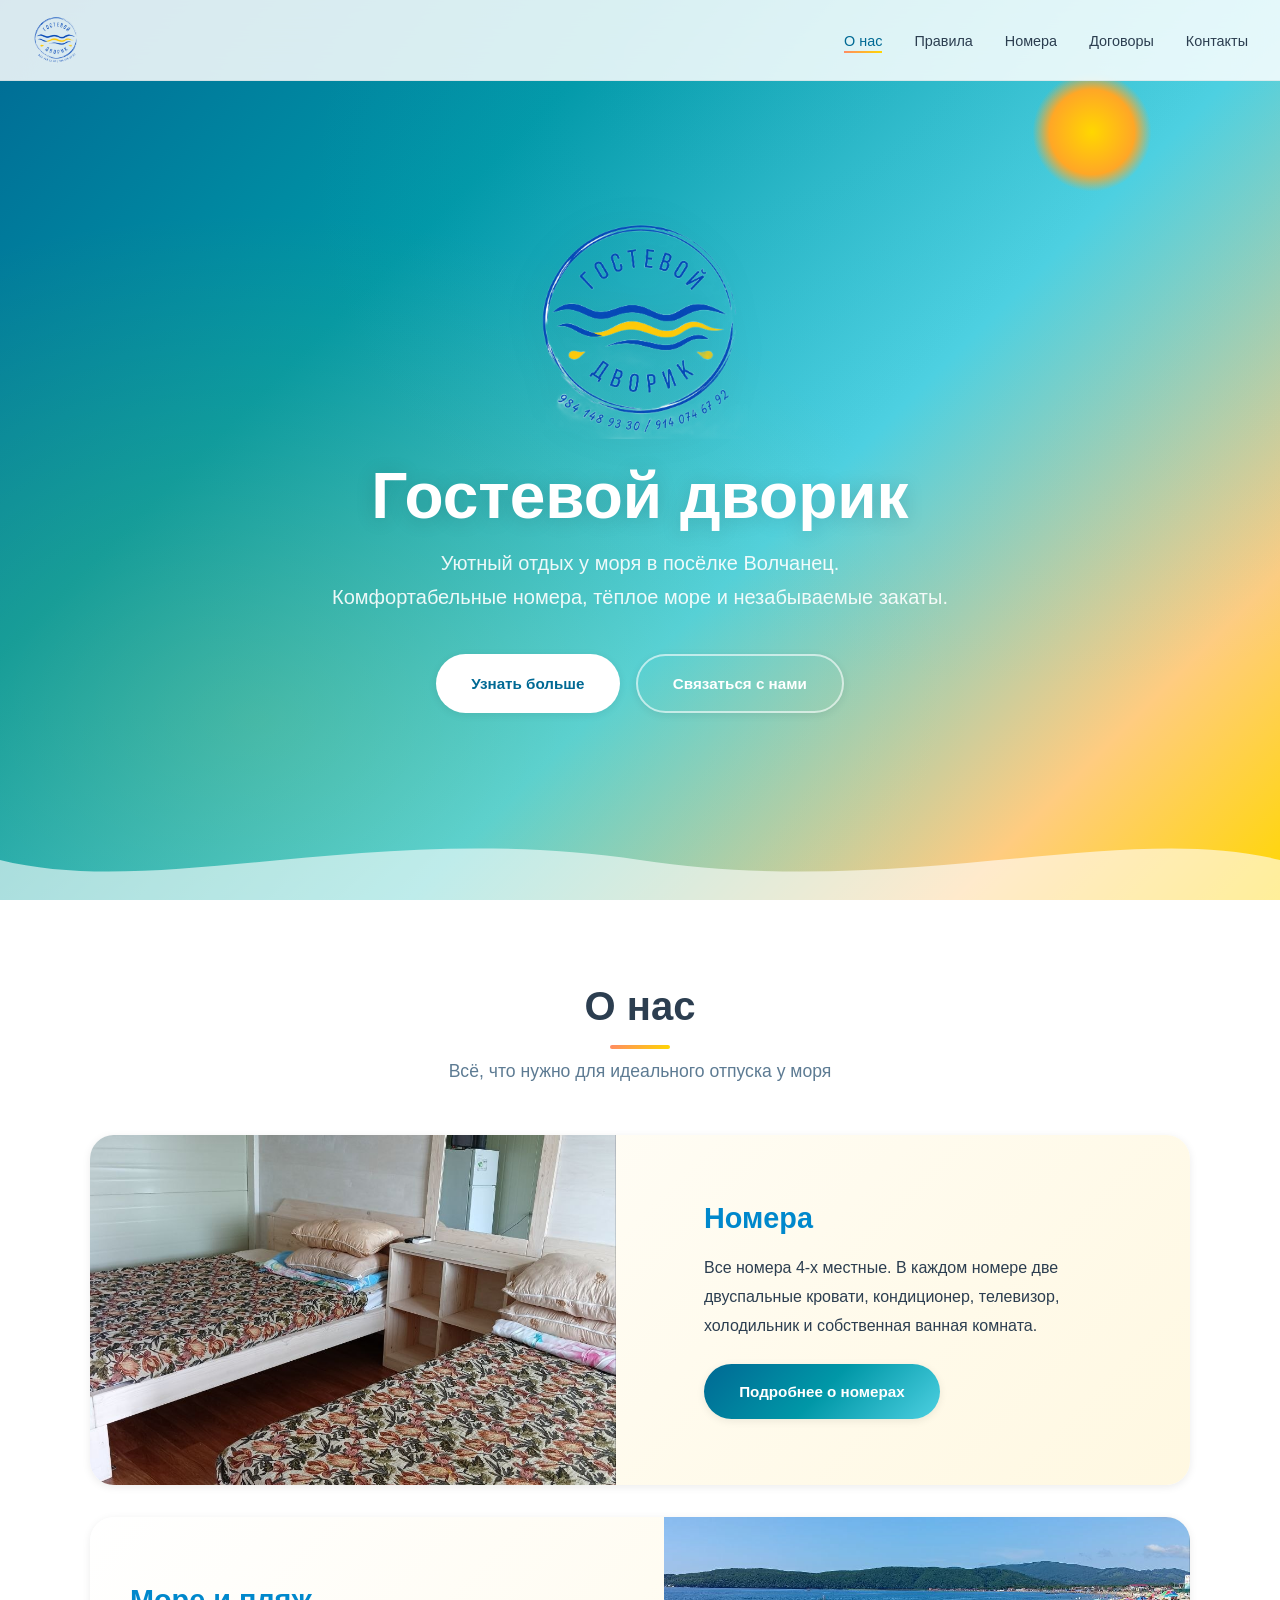
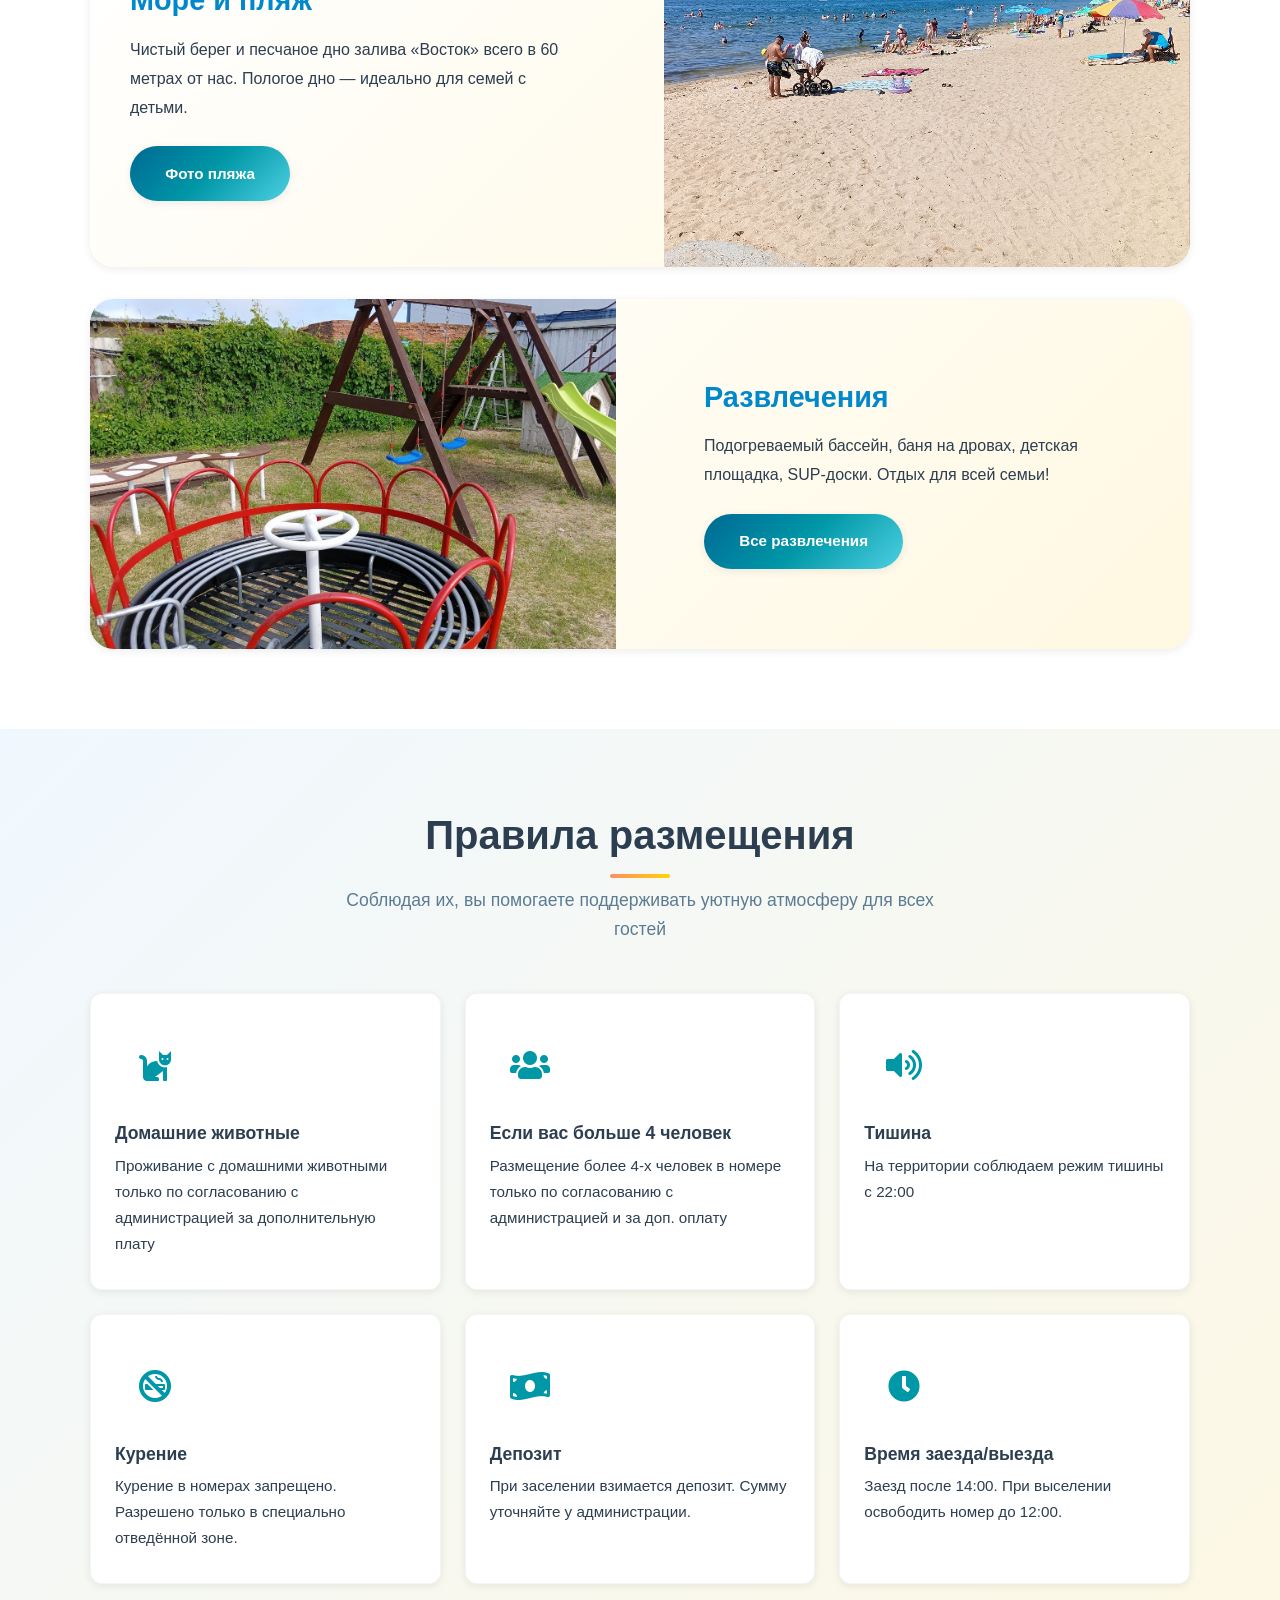
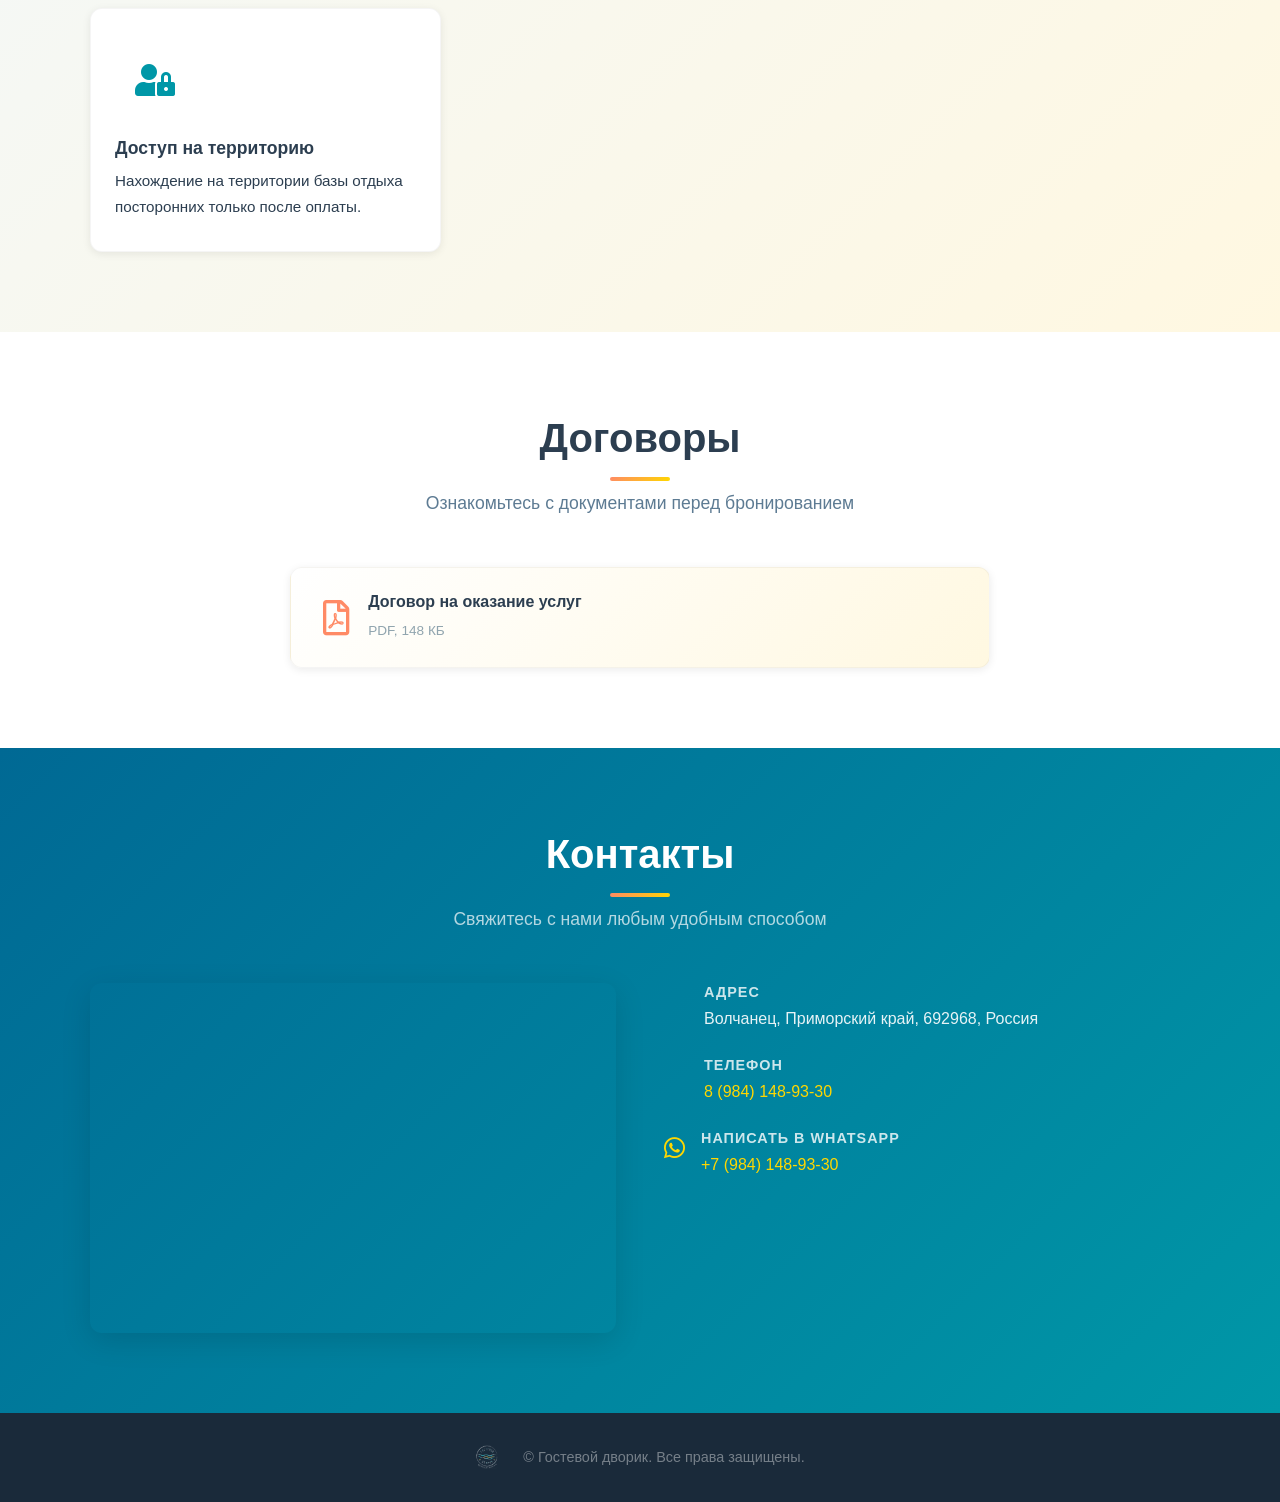
==== commit 4ce99f50: "Add files via upload" ====
--- a/index.html
+++ b/index.html
@@ -108,6 +108,11 @@
                         <span class="icon solid major fa-clock"></span>
                         <h3>Время заезда/выезда</h3>
                         <p>Заезд после 14:00. При выселении освободить номер до 12:00.</p>
+                    </section>
+                    <section class="fade-up">
+                        <span class="icon solid major fa-user-lock"></span>
+                        <h3>Доступ на территорию</h3>
+                        <p>Нахождение на территории базы отдыха посторонних только после оплаты.</p>
                     </section>
                 </div>
             </div>
--- a/assets/css/main.css
+++ b/assets/css/main.css
@@ -38,11 +38,11 @@
 h1 { font-size:3.5rem; }
 h2 { font-size:2.5rem; }
 h3 { font-size:1.5rem; }
-p { color:var(--text-medium); margin-bottom:1.2rem; }
+p { color:var(--text-dark); margin-bottom:1.2rem; }
 
 .section-title { text-align:center; margin-bottom:0.5rem; }
 .section-title:after { content:''; display:block; width:60px; height:4px; background:var(--gradient-sunset); border-radius:2px; margin:0.8rem auto 0; }
-.section-subtitle { text-align:center; color:var(--text-light); font-size:1.1rem; max-width:600px; margin:0 auto 3rem; }
+.section-subtitle { text-align:center; color:var(--text-medium); font-size:1.1rem; max-width:600px; margin:0 auto 3rem; }
 
 .button { display:inline-flex; align-items:center; gap:0.5rem; padding:0.9rem 2.2rem; border-radius:50px; font-weight:600; font-size:0.95rem; border:none; cursor:pointer; transition:var(--transition); text-decoration:none; background:var(--white); color:var(--ocean-dark); box-shadow:var(--shadow-sm); }
 .button:hover { transform:translateY(-2px); box-shadow:var(--shadow-md); }
@@ -55,10 +55,10 @@
 #nav .logo .logo-img { height:48px; width:auto; display:block; }
 #nav .logo .logo-text { font-size:1.2rem; font-weight:800; background:var(--gradient-sea); -webkit-background-clip:text; -webkit-text-fill-color:transparent; background-clip:text; }
 #nav ul { display:flex; align-items:center; gap:2rem; }
-#nav ul li a { font-weight:500; font-size:0.9rem; color:var(--text-medium); position:relative; padding:0.3rem 0; }
+#nav ul li a { font-weight:500; font-size:0.9rem; color:var(--text-dark); position:relative; padding:0.3rem 0; }
 #nav ul li a:after { content:''; position:absolute; bottom:0; left:0; width:0; height:2px; background:var(--gradient-sunset); transition:var(--transition); }
 #nav ul li a:hover:after, #nav ul li a.active:after { width:100%; }
-#nav ul li a:hover, #nav ul li a.active { color:var(--text-dark); }
+#nav ul li a:hover, #nav ul li a.active { color:var(--ocean-dark); }
 .menu-toggle { display:none; flex-direction:column; gap:5px; cursor:pointer; padding:5px; background:none; border:none; }
 .menu-toggle span { width:24px; height:2px; background:var(--text-dark); border-radius:2px; transition:var(--transition); }
 
@@ -71,7 +71,7 @@
 #hero .hero-logo { margin-bottom:1rem; }
 #hero .hero-logo .hero-logo-img { max-width:220px; height:auto; margin:0 auto; filter:drop-shadow(0 4px 20px rgba(0,0,0,0.15)); }
 #hero h1 { font-size:4rem; font-weight:800; color:var(--white); margin-bottom:0.5rem; text-shadow:0 2px 20px rgba(0,0,0,0.15); }
-#hero h1 .highlight { background:linear-gradient(135deg, #FFD700, #FFA726); -webkit-background-clip:text; -webkit-text-fill-color:transparent; background-clip:text; }
+
 #hero p { font-size:1.25rem; color:rgba(255,255,255,0.9); margin-bottom:2.5rem; }
 #hero .actions { display:flex; gap:1rem; justify-content:center; flex-wrap:wrap; }
 #hero .actions .button { background:var(--white); color:var(--ocean-dark); font-weight:700; }
@@ -91,8 +91,8 @@
 #about .spotlights>section .image img { width:100%; height:100%; object-fit:cover; transition:transform 0.6s ease; }
 #about .spotlights>section:hover .image img { transform:scale(1.05); }
 #about .spotlights>section .content { padding:2.5rem; }
-#about .spotlights>section .content h2 { font-size:1.8rem; margin-bottom:1rem; color:var(--ocean-dark); }
-#about .spotlights>section .content p { color:var(--text-medium); margin-bottom:1.5rem; }
+#about .spotlights>section .content h2 { font-size:1.8rem; margin-bottom:1rem; color:#0088CC; }
+#about .spotlights>section .content p { color:var(--text-dark); margin-bottom:1.5rem; line-height:1.8; }
 #about .spotlights>section .content .button { background:var(--gradient-sea); color:var(--white); }
 
 #rules { background:linear-gradient(135deg, #F0F8FF 0%, #FFF8E1 100%); }
@@ -109,7 +109,7 @@
 .icon > .label { display:none; }
 #rules .features section .icon { font-size:2rem; color:var(--ocean); margin-bottom:1rem; display:inline-block; }
 #rules .features section h3 { font-size:1.1rem; color:var(--text-dark); margin-bottom:0.5rem; }
-#rules .features section p { font-size:0.95rem; color:var(--text-light); margin-bottom:0; }
+#rules .features section p { font-size:0.95rem; color:var(--text-dark); margin-bottom:0; }
 
 #documents { background:var(--white); }
 #documents .documents-grid { display:grid; grid-template-columns:repeat(auto-fit, minmax(250px, 1fr)); gap:1.5rem; max-width:700px; margin:0 auto; }
